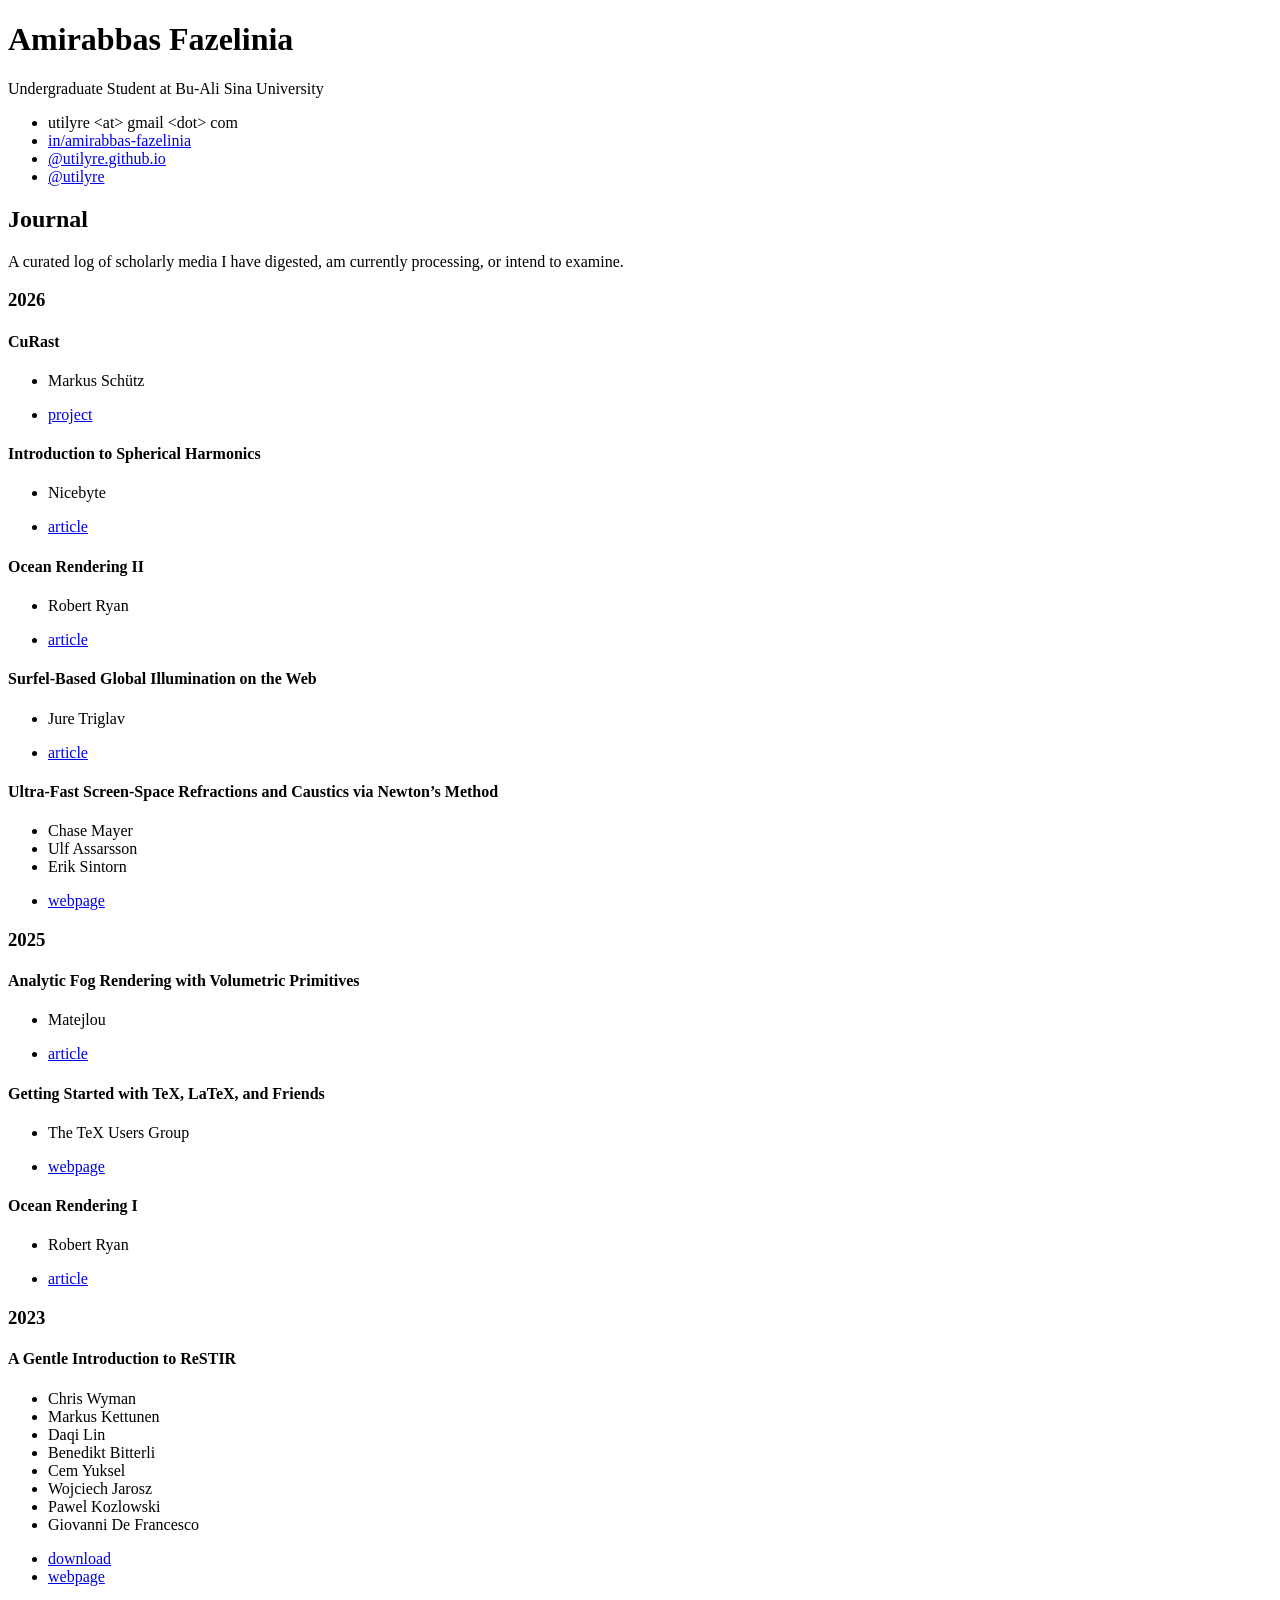
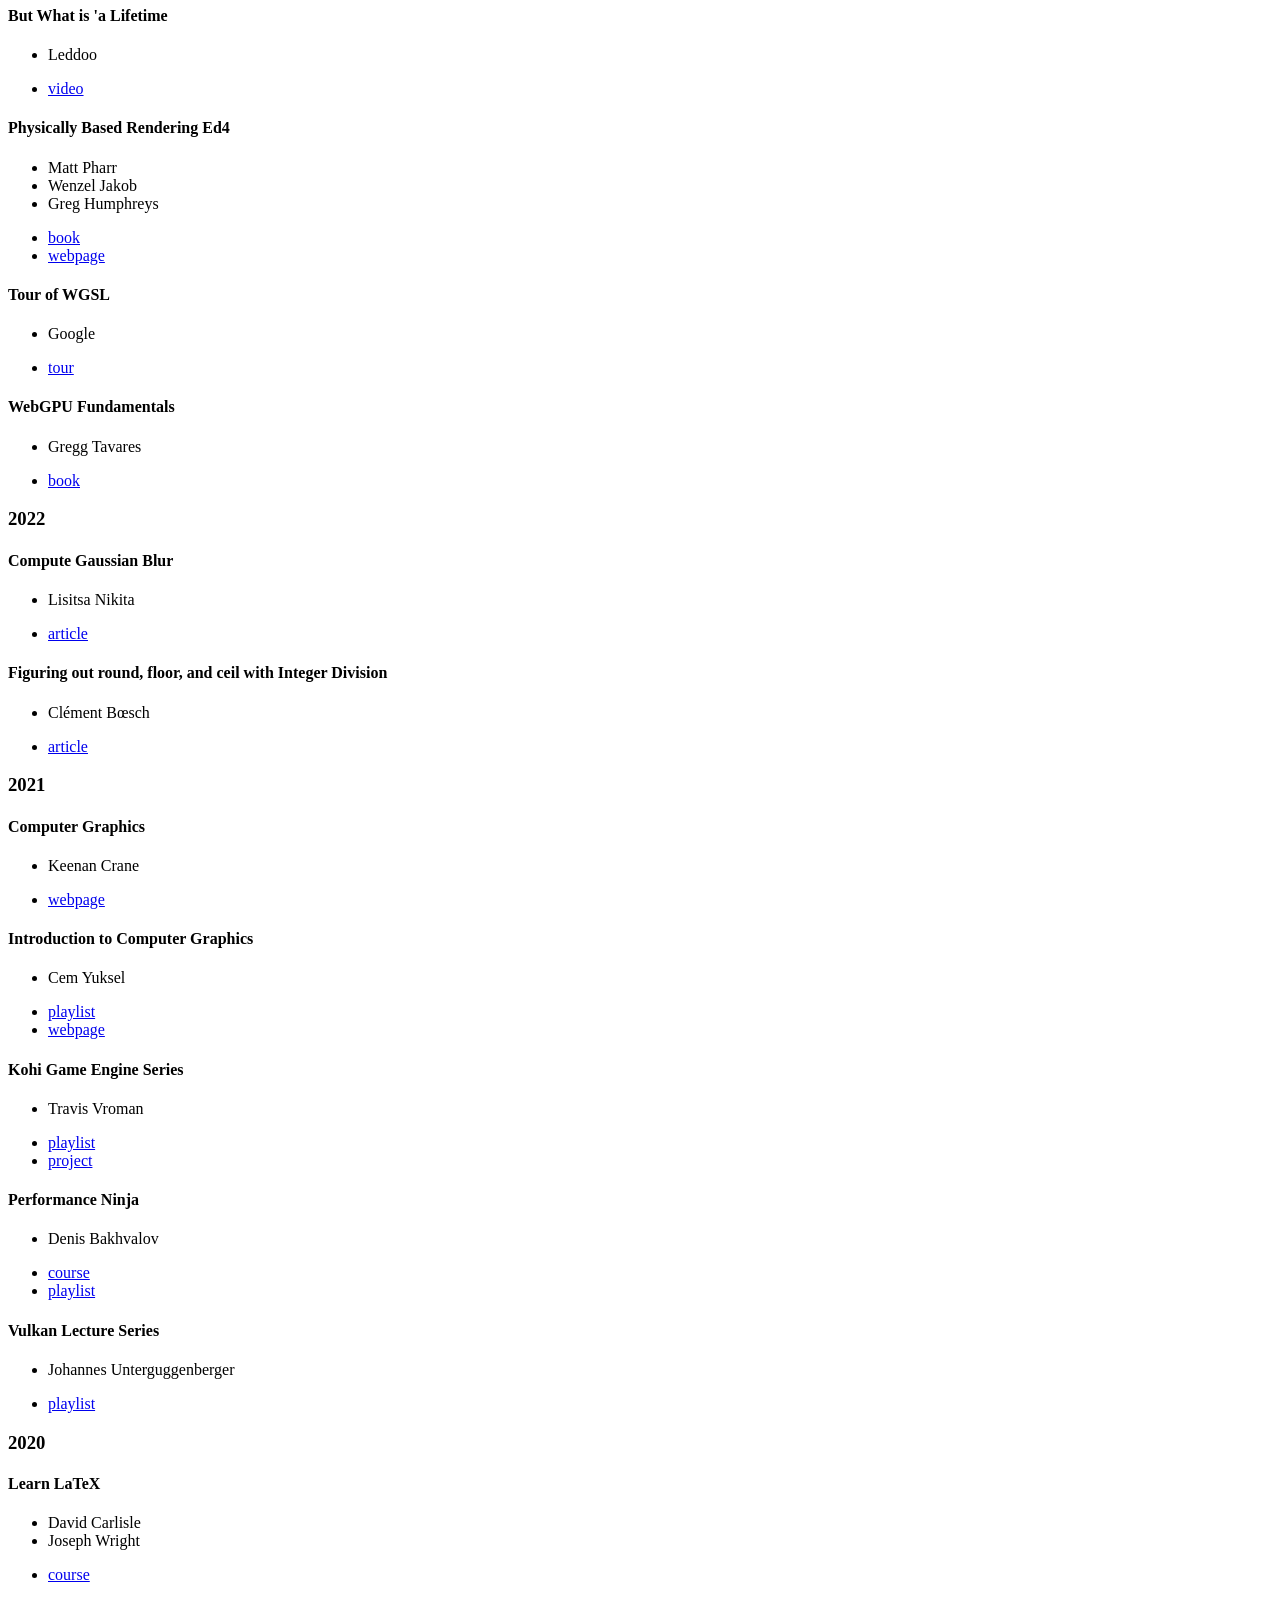
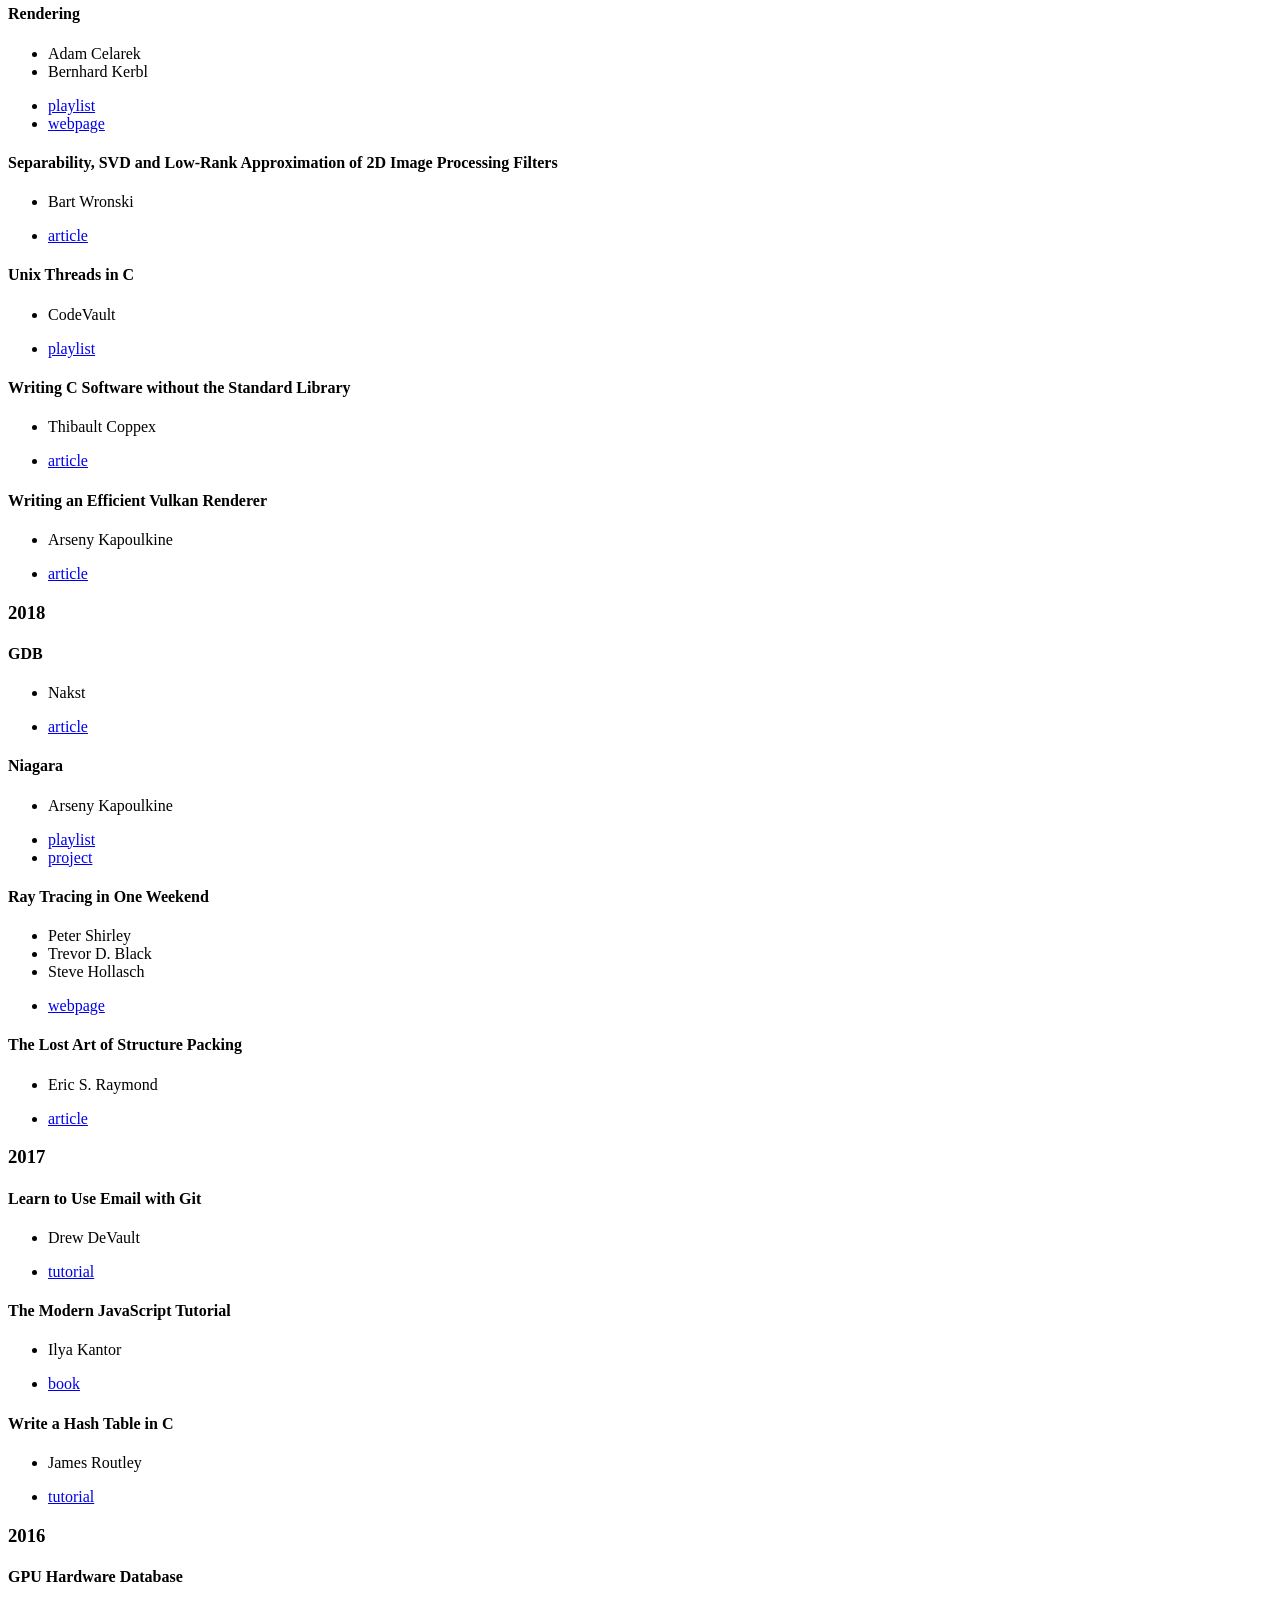
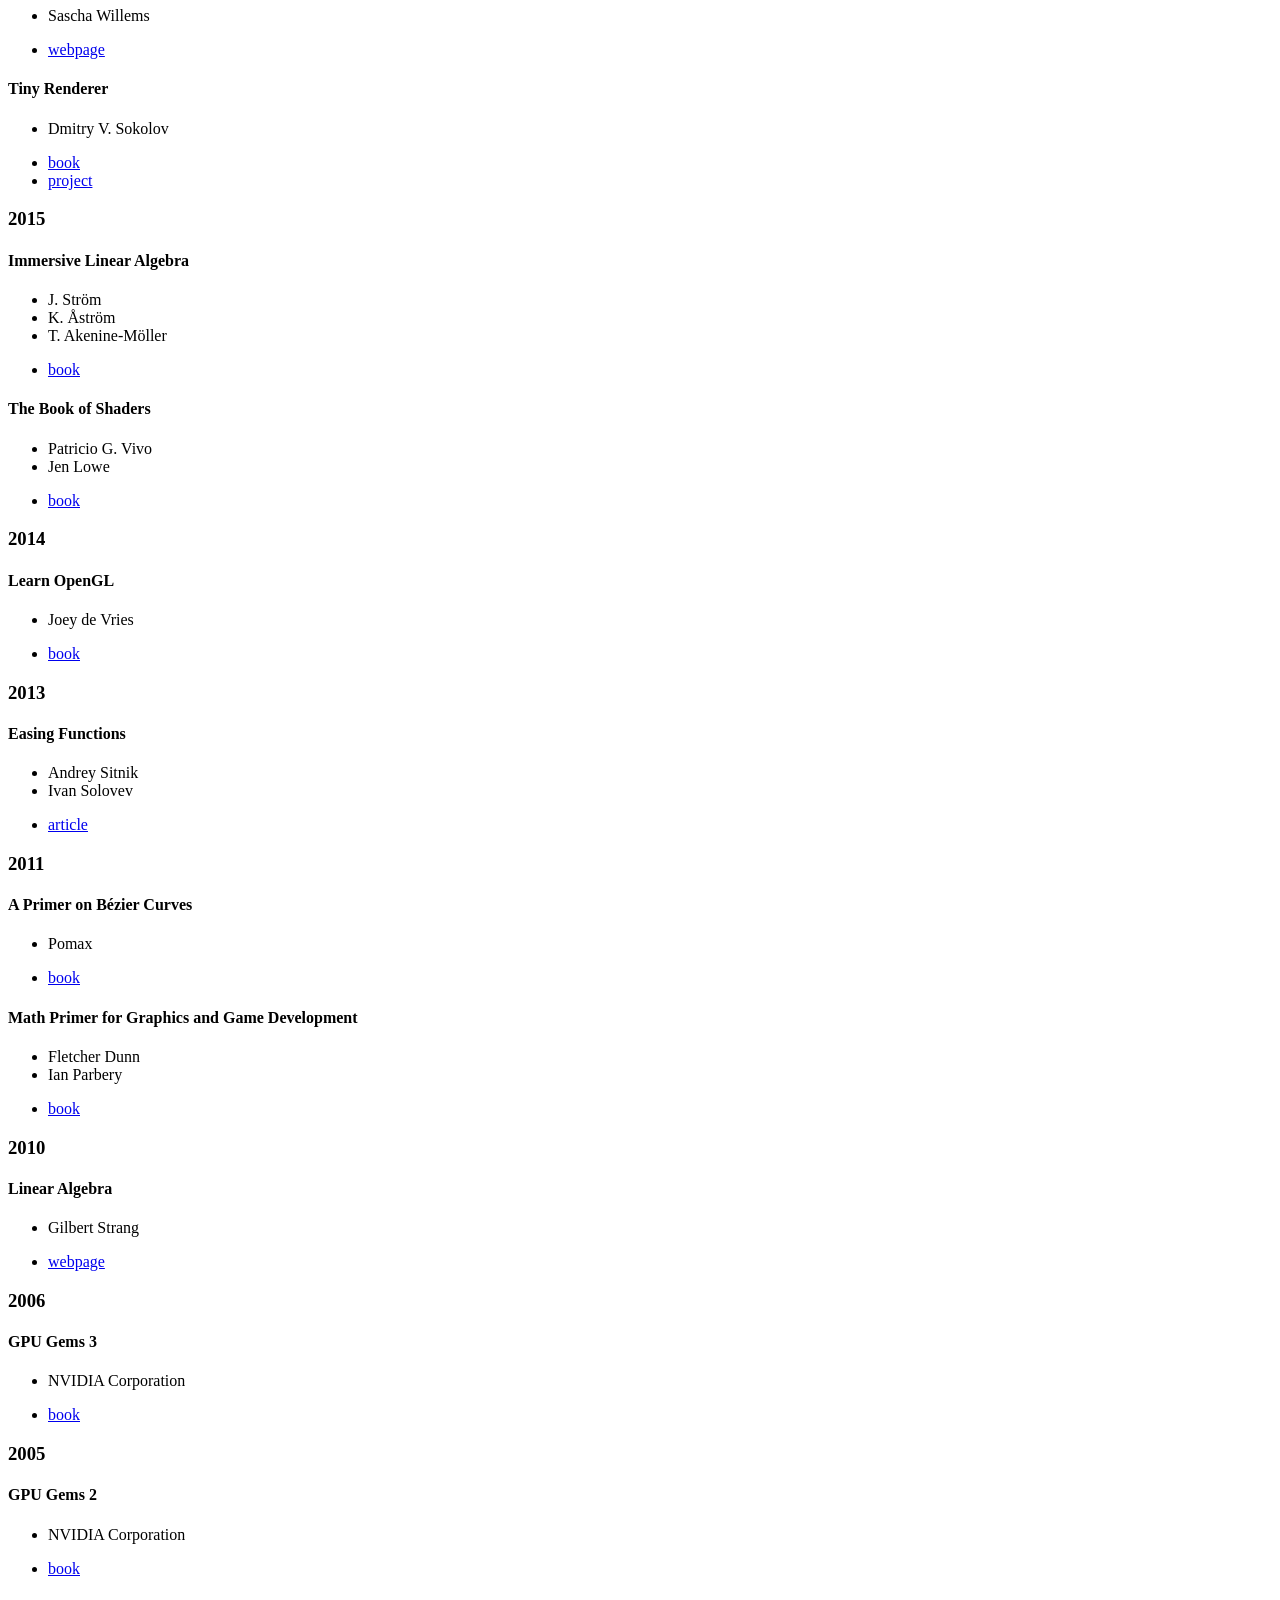
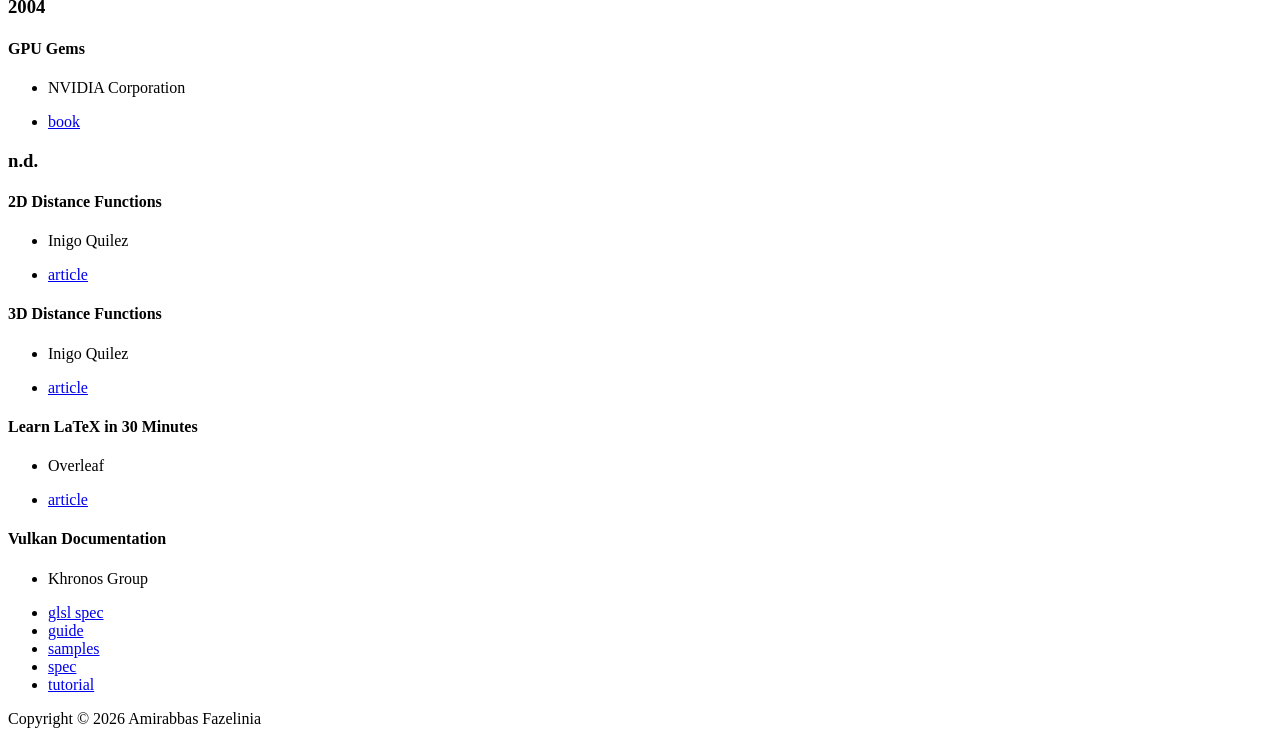
==== public/index.html @ fe6e247c "get the structure right" ====
<!DOCTYPE html>
<html lang="en">
  <head>
    <meta charset="UTF-8" />
    <meta http-equiv="X-UA-Compatible" content="IE=edge" />
    <meta name="viewport" content="width=device-width, initial-scale=1.0" />

    <!-- <link rel="icon" type="image/x-icon" href="/favicon.ico" /> -->
    <!-- <link rel="stylesheet" href="/index.css" /> -->

    <!-- <script src="https://cdn.jsdelivr.net/npm/@tailwindcss/browser@4"></script>
    <style type="text/tailwindcss">
      html {
        color-scheme: dark;
        @apply font-serif;
      }
    </style> -->

    <title>Webpage | Amirabbas Fazelinia</title>
    <meta name="description" content="Undergraduate Student at Bu-Ali Sina University">
    <meta name="author" content="Amirabbas Fazelinia">
  </head>

  <body>
    <header>
      <h1>Amirabbas Fazelinia</h1>
      <p>Undergraduate Student at Bu-Ali Sina University</p>

      <ul>
        <li>utilyre &lt;at&gt; gmail &lt;dot&gt; com</li>
        <li><a href="https://linkedin.com/in/amirabbas-fazelinia">in/amirabbas-fazelinia</a></li>
        <li><a href="https://bsky.app/profile/utilyre.github.io">@utilyre.github.io</a></li>
        <li><a href="https://github.com/utilyre">@utilyre</a></li>
      </ul>
    </header>

    <main>
      <article>
  <header>
    <h2>Journal</h2>
    <p>
      A curated log of scholarly media I have digested, am currently processing,
      or intend to examine.
    </p>
  </header>

  
    
<section>
  <h3>
    
      <time datetime="2026">2026</time>
    
  </h3>

  
    
<article>
  <h4>CuRast</h4>

  <ul>
    
      <li>Markus Schütz</li>
    
  </ul>

  <ul>
    
      <li><a href="https://github.com/m-schuetz/CuRast">project</a></li>
    
  </ul>
</article>

  
    
<article>
  <h4>Introduction to Spherical Harmonics</h4>

  <ul>
    
      <li>Nicebyte</li>
    
  </ul>

  <ul>
    
      <li><a href="https://gpfault.net/posts/sph.html">article</a></li>
    
  </ul>
</article>

  
    
<article>
  <h4>Ocean Rendering II</h4>

  <ul>
    
      <li>Robert Ryan</li>
    
  </ul>

  <ul>
    
      <li><a href="https://rtryan98.github.io/2026/03/22/ocean-rendering-part-2">article</a></li>
    
  </ul>
</article>

  
    
<article>
  <h4>Surfel-Based Global Illumination on the Web</h4>

  <ul>
    
      <li>Jure Triglav</li>
    
  </ul>

  <ul>
    
      <li><a href="https://juretriglav.si/surfel-based-global-illumination-on-the-web">article</a></li>
    
  </ul>
</article>

  
    
<article>
  <h4>Ultra-Fast Screen-Space Refractions and Caustics via Newton’s Method</h4>

  <ul>
    
      <li>Chase Mayer</li>
    
      <li>Ulf Assarsson</li>
    
      <li>Erik Sintorn</li>
    
  </ul>

  <ul>
    
      <li><a href="https://jcgt.org/published/0015/01/03">webpage</a></li>
    
  </ul>
</article>

  
</section>

  
    
<section>
  <h3>
    
      <time datetime="2025">2025</time>
    
  </h3>

  
    
<article>
  <h4>Analytic Fog Rendering with Volumetric Primitives</h4>

  <ul>
    
      <li>Matejlou</li>
    
  </ul>

  <ul>
    
      <li><a href="https://matejlou.blog/2025/02/11/analytic-fog-rendering-with-volumetric-primitives">article</a></li>
    
  </ul>
</article>

  
    
<article>
  <h4>Getting Started with TeX, LaTeX, and Friends</h4>

  <ul>
    
      <li>The TeX Users Group</li>
    
  </ul>

  <ul>
    
      <li><a href="https://tug.org/begin">webpage</a></li>
    
  </ul>
</article>

  
    
<article>
  <h4>Ocean Rendering I</h4>

  <ul>
    
      <li>Robert Ryan</li>
    
  </ul>

  <ul>
    
      <li><a href="https://rtryan98.github.io/2025/10/04/ocean-rendering-part-1">article</a></li>
    
  </ul>
</article>

  
</section>

  
    
<section>
  <h3>
    
      <time datetime="2023">2023</time>
    
  </h3>

  
    
<article>
  <h4>A Gentle Introduction to ReSTIR</h4>

  <ul>
    
      <li>Chris Wyman</li>
    
      <li>Markus Kettunen</li>
    
      <li>Daqi Lin</li>
    
      <li>Benedikt Bitterli</li>
    
      <li>Cem Yuksel</li>
    
      <li>Wojciech Jarosz</li>
    
      <li>Pawel Kozlowski</li>
    
      <li>Giovanni De Francesco</li>
    
  </ul>

  <ul>
    
      <li><a href="https://dl.acm.org/doi/10.1145/3587423.3595511">download</a></li>
    
      <li><a href="https://intro-to-restir.cwyman.org">webpage</a></li>
    
  </ul>
</article>

  
    
<article>
  <h4>But What is &#39;a Lifetime</h4>

  <ul>
    
      <li>Leddoo</li>
    
  </ul>

  <ul>
    
      <li><a href="https://youtu.be/gRAVZv7V91Q">video</a></li>
    
  </ul>
</article>

  
    
<article>
  <h4>Physically Based Rendering Ed4</h4>

  <ul>
    
      <li>Matt Pharr</li>
    
      <li>Wenzel Jakob</li>
    
      <li>Greg Humphreys</li>
    
  </ul>

  <ul>
    
      <li><a href="https://pbr-book.org/4ed">book</a></li>
    
      <li><a href="https://pbrt.org">webpage</a></li>
    
  </ul>
</article>

  
    
<article>
  <h4>Tour of WGSL</h4>

  <ul>
    
      <li>Google</li>
    
  </ul>

  <ul>
    
      <li><a href="https://google.github.io/tour-of-wgsl">tour</a></li>
    
  </ul>
</article>

  
    
<article>
  <h4>WebGPU Fundamentals</h4>

  <ul>
    
      <li>Gregg Tavares</li>
    
  </ul>

  <ul>
    
      <li><a href="https://webgpufundamentals.org">book</a></li>
    
  </ul>
</article>

  
</section>

  
    
<section>
  <h3>
    
      <time datetime="2022">2022</time>
    
  </h3>

  
    
<article>
  <h4>Compute Gaussian Blur</h4>

  <ul>
    
      <li>Lisitsa Nikita</li>
    
  </ul>

  <ul>
    
      <li><a href="https://lisyarus.github.io/blog/posts/compute-blur">article</a></li>
    
  </ul>
</article>

  
    
<article>
  <h4>Figuring out round, floor, and ceil with Integer Division</h4>

  <ul>
    
      <li>Clément Bœsch</li>
    
  </ul>

  <ul>
    
      <li><a href="https://blog.pkh.me/p/36-figuring-out-round%2C-floor-and-ceil-with-integer-division.html">article</a></li>
    
  </ul>
</article>

  
</section>

  
    
<section>
  <h3>
    
      <time datetime="2021">2021</time>
    
  </h3>

  
    
<article>
  <h4>Computer Graphics</h4>

  <ul>
    
      <li>Keenan Crane</li>
    
  </ul>

  <ul>
    
      <li><a href="https://15462.courses.cs.cmu.edu/fall2021">webpage</a></li>
    
  </ul>
</article>

  
    
<article>
  <h4>Introduction to Computer Graphics</h4>

  <ul>
    
      <li>Cem Yuksel</li>
    
  </ul>

  <ul>
    
      <li><a href="https://youtu.be/playlist?list=PLplnkTzzqsZTfYh4UbhLGpI5kGd5oW_Hh">playlist</a></li>
    
      <li><a href="https://graphics.cs.utah.edu/courses/cs4600/fall2021">webpage</a></li>
    
  </ul>
</article>

  
    
<article>
  <h4>Kohi Game Engine Series</h4>

  <ul>
    
      <li>Travis Vroman</li>
    
  </ul>

  <ul>
    
      <li><a href="https://youtube.com/playlist?list=PLv8Ddw9K0JPg1BEO-RS-0MYs423cvLVtj">playlist</a></li>
    
      <li><a href="https://github.com/travisvroman/kohi">project</a></li>
    
  </ul>
</article>

  
    
<article>
  <h4>Performance Ninja</h4>

  <ul>
    
      <li>Denis Bakhvalov</li>
    
  </ul>

  <ul>
    
      <li><a href="https://github.com/dendibakh/perf-ninja">course</a></li>
    
      <li><a href="https://youtube.com/playlist?list=PLRWO2AL1QAV6bJAU2kgB4xfodGID43Y5d">playlist</a></li>
    
  </ul>
</article>

  
    
<article>
  <h4>Vulkan Lecture Series</h4>

  <ul>
    
      <li>Johannes Unterguggenberger</li>
    
  </ul>

  <ul>
    
      <li><a href="https://youtube.com/playlist?list=PLmIqTlJ6KsE1Jx5HV4sd2jOe3V1KMHHgn">playlist</a></li>
    
  </ul>
</article>

  
</section>

  
    
<section>
  <h3>
    
      <time datetime="2020">2020</time>
    
  </h3>

  
    
<article>
  <h4>Learn LaTeX</h4>

  <ul>
    
      <li>David Carlisle</li>
    
      <li>Joseph Wright</li>
    
  </ul>

  <ul>
    
      <li><a href="https://learnlatex.org">course</a></li>
    
  </ul>
</article>

  
    
<article>
  <h4>Rendering</h4>

  <ul>
    
      <li>Adam Celarek</li>
    
      <li>Bernhard Kerbl</li>
    
  </ul>

  <ul>
    
      <li><a href="https://youtube.com/playlist?list=PLmIqTlJ6KsE3e8SQowQ-DjD1eZkBA_Xb9">playlist</a></li>
    
      <li><a href="https://cg.tuwien.ac.at/courses/Rendering/VU.SS2020.html">webpage</a></li>
    
  </ul>
</article>

  
    
<article>
  <h4>Separability, SVD and Low-Rank Approximation of 2D Image Processing Filters</h4>

  <ul>
    
      <li>Bart Wronski</li>
    
  </ul>

  <ul>
    
      <li><a href="https://bartwronski.com/2020/02/03/separate-your-filters-svd-and-low-rank-approximation-of-image-filters">article</a></li>
    
  </ul>
</article>

  
    
<article>
  <h4>Unix Threads in C</h4>

  <ul>
    
      <li>CodeVault</li>
    
  </ul>

  <ul>
    
      <li><a href="https://youtube.com/playlist?list=PLfqABt5AS4FmuQf70psXrsMLEDQXNkLq2">playlist</a></li>
    
  </ul>
</article>

  
    
<article>
  <h4>Writing C Software without the Standard Library</h4>

  <ul>
    
      <li>Thibault Coppex</li>
    
  </ul>

  <ul>
    
      <li><a href="https://gist.github.com/tcoppex/443d1dd45f873d96260195d6431b0989">article</a></li>
    
  </ul>
</article>

  
    
<article>
  <h4>Writing an Efficient Vulkan Renderer</h4>

  <ul>
    
      <li>Arseny Kapoulkine</li>
    
  </ul>

  <ul>
    
      <li><a href="https://zeux.io/2020/02/27/writing-an-efficient-vulkan-renderer">article</a></li>
    
  </ul>
</article>

  
</section>

  
    
<section>
  <h3>
    
      <time datetime="2018">2018</time>
    
  </h3>

  
    
<article>
  <h4>GDB</h4>

  <ul>
    
      <li>Nakst</li>
    
  </ul>

  <ul>
    
      <li><a href="https://handmade.network/forums/articles/t/2883-gdb">article</a></li>
    
  </ul>
</article>

  
    
<article>
  <h4>Niagara</h4>

  <ul>
    
      <li>Arseny Kapoulkine</li>
    
  </ul>

  <ul>
    
      <li><a href="https://youtube.com/playlist?list=PL0JVLUVCkk-l7CWCn3-cdftR0oajugYvd">playlist</a></li>
    
      <li><a href="https://github.com/zeux/niagara">project</a></li>
    
  </ul>
</article>

  
    
<article>
  <h4>Ray Tracing in One Weekend</h4>

  <ul>
    
      <li>Peter Shirley</li>
    
      <li>Trevor D. Black</li>
    
      <li>Steve Hollasch</li>
    
  </ul>

  <ul>
    
      <li><a href="https://raytracing.github.io">webpage</a></li>
    
  </ul>
</article>

  
    
<article>
  <h4>The Lost Art of Structure Packing</h4>

  <ul>
    
      <li>Eric S. Raymond</li>
    
  </ul>

  <ul>
    
      <li><a href="http://catb.org/esr/structure-packing">article</a></li>
    
  </ul>
</article>

  
</section>

  
    
<section>
  <h3>
    
      <time datetime="2017">2017</time>
    
  </h3>

  
    
<article>
  <h4>Learn to Use Email with Git</h4>

  <ul>
    
      <li>Drew DeVault</li>
    
  </ul>

  <ul>
    
      <li><a href="https://git-send-email.io">tutorial</a></li>
    
  </ul>
</article>

  
    
<article>
  <h4>The Modern JavaScript Tutorial</h4>

  <ul>
    
      <li>Ilya Kantor</li>
    
  </ul>

  <ul>
    
      <li><a href="https://javascript.info">book</a></li>
    
  </ul>
</article>

  
    
<article>
  <h4>Write a Hash Table in C</h4>

  <ul>
    
      <li>James Routley</li>
    
  </ul>

  <ul>
    
      <li><a href="https://github.com/jamesroutley/write-a-hash-table">tutorial</a></li>
    
  </ul>
</article>

  
</section>

  
    
<section>
  <h3>
    
      <time datetime="2016">2016</time>
    
  </h3>

  
    
<article>
  <h4>GPU Hardware Database</h4>

  <ul>
    
      <li>Sascha Willems</li>
    
  </ul>

  <ul>
    
      <li><a href="https://gpuinfo.org">webpage</a></li>
    
  </ul>
</article>

  
    
<article>
  <h4>Tiny Renderer</h4>

  <ul>
    
      <li>Dmitry V. Sokolov</li>
    
  </ul>

  <ul>
    
      <li><a href="https://haqr.eu/tinyrenderer">book</a></li>
    
      <li><a href="https://github.com/ssloy/tinyrenderer">project</a></li>
    
  </ul>
</article>

  
</section>

  
    
<section>
  <h3>
    
      <time datetime="2015">2015</time>
    
  </h3>

  
    
<article>
  <h4>Immersive Linear Algebra</h4>

  <ul>
    
      <li>J. Ström</li>
    
      <li>K. Åström</li>
    
      <li>T. Akenine-Möller</li>
    
  </ul>

  <ul>
    
      <li><a href="https://immersivemath.com">book</a></li>
    
  </ul>
</article>

  
    
<article>
  <h4>The Book of Shaders</h4>

  <ul>
    
      <li>Patricio G. Vivo</li>
    
      <li>Jen Lowe</li>
    
  </ul>

  <ul>
    
      <li><a href="https://thebookofshaders.com">book</a></li>
    
  </ul>
</article>

  
</section>

  
    
<section>
  <h3>
    
      <time datetime="2014">2014</time>
    
  </h3>

  
    
<article>
  <h4>Learn OpenGL</h4>

  <ul>
    
      <li>Joey de Vries</li>
    
  </ul>

  <ul>
    
      <li><a href="https://learnopengl.com">book</a></li>
    
  </ul>
</article>

  
</section>

  
    
<section>
  <h3>
    
      <time datetime="2013">2013</time>
    
  </h3>

  
    
<article>
  <h4>Easing Functions</h4>

  <ul>
    
      <li>Andrey Sitnik</li>
    
      <li>Ivan Solovev</li>
    
  </ul>

  <ul>
    
      <li><a href="https://easings.net">article</a></li>
    
  </ul>
</article>

  
</section>

  
    
<section>
  <h3>
    
      <time datetime="2011">2011</time>
    
  </h3>

  
    
<article>
  <h4>A Primer on Bézier Curves</h4>

  <ul>
    
      <li>Pomax</li>
    
  </ul>

  <ul>
    
      <li><a href="https://pomax.github.io/bezierinfo">book</a></li>
    
  </ul>
</article>

  
    
<article>
  <h4>Math Primer for Graphics and Game Development</h4>

  <ul>
    
      <li>Fletcher Dunn</li>
    
      <li>Ian Parbery</li>
    
  </ul>

  <ul>
    
      <li><a href="https://gamemath.com/book">book</a></li>
    
  </ul>
</article>

  
</section>

  
    
<section>
  <h3>
    
      <time datetime="2010">2010</time>
    
  </h3>

  
    
<article>
  <h4>Linear Algebra</h4>

  <ul>
    
      <li>Gilbert Strang</li>
    
  </ul>

  <ul>
    
      <li><a href="https://ocw.mit.edu/courses/18-06-linear-algebra-spring-2010">webpage</a></li>
    
  </ul>
</article>

  
</section>

  
    
<section>
  <h3>
    
      <time datetime="2006">2006</time>
    
  </h3>

  
    
<article>
  <h4>GPU Gems 3</h4>

  <ul>
    
      <li>NVIDIA Corporation</li>
    
  </ul>

  <ul>
    
      <li><a href="https://developer.nvidia.com/gpugems/gpugems3">book</a></li>
    
  </ul>
</article>

  
</section>

  
    
<section>
  <h3>
    
      <time datetime="2005">2005</time>
    
  </h3>

  
    
<article>
  <h4>GPU Gems 2</h4>

  <ul>
    
      <li>NVIDIA Corporation</li>
    
  </ul>

  <ul>
    
      <li><a href="https://developer.nvidia.com/gpugems/gpugems2">book</a></li>
    
  </ul>
</article>

  
</section>

  
    
<section>
  <h3>
    
      <time datetime="2004">2004</time>
    
  </h3>

  
    
<article>
  <h4>GPU Gems</h4>

  <ul>
    
      <li>NVIDIA Corporation</li>
    
  </ul>

  <ul>
    
      <li><a href="https://developer.nvidia.com/gpugems/gpugems">book</a></li>
    
  </ul>
</article>

  
</section>

  
    
<section>
  <h3>
    
      n.d.
    
  </h3>

  
    
<article>
  <h4>2D Distance Functions</h4>

  <ul>
    
      <li>Inigo Quilez</li>
    
  </ul>

  <ul>
    
      <li><a href="https://iquilezles.org/articles/distfunctions2d">article</a></li>
    
  </ul>
</article>

  
    
<article>
  <h4>3D Distance Functions</h4>

  <ul>
    
      <li>Inigo Quilez</li>
    
  </ul>

  <ul>
    
      <li><a href="https://iquilezles.org/articles/distfunctions">article</a></li>
    
  </ul>
</article>

  
    
<article>
  <h4>Learn LaTeX in 30 Minutes</h4>

  <ul>
    
      <li>Overleaf</li>
    
  </ul>

  <ul>
    
      <li><a href="https://overleaf.com/learn/latex/Learn_LaTeX_in_30_minutes">article</a></li>
    
  </ul>
</article>

  
    
<article>
  <h4>Vulkan Documentation</h4>

  <ul>
    
      <li>Khronos Group</li>
    
  </ul>

  <ul>
    
      <li><a href="https://docs.vulkan.org/glsl/latest">glsl spec</a></li>
    
      <li><a href="https://docs.vulkan.org/guide/latest">guide</a></li>
    
      <li><a href="https://docs.vulkan.org/samples/latest">samples</a></li>
    
      <li><a href="https://docs.vulkan.org/spec/latest">spec</a></li>
    
      <li><a href="https://docs.vulkan.org/tutorial/latest">tutorial</a></li>
    
  </ul>
</article>

  
</section>

  
</article>









    </main>

    <footer>
      <p>Copyright &copy; 2026 Amirabbas Fazelinia</p>
    </footer>
  </body>
</html>
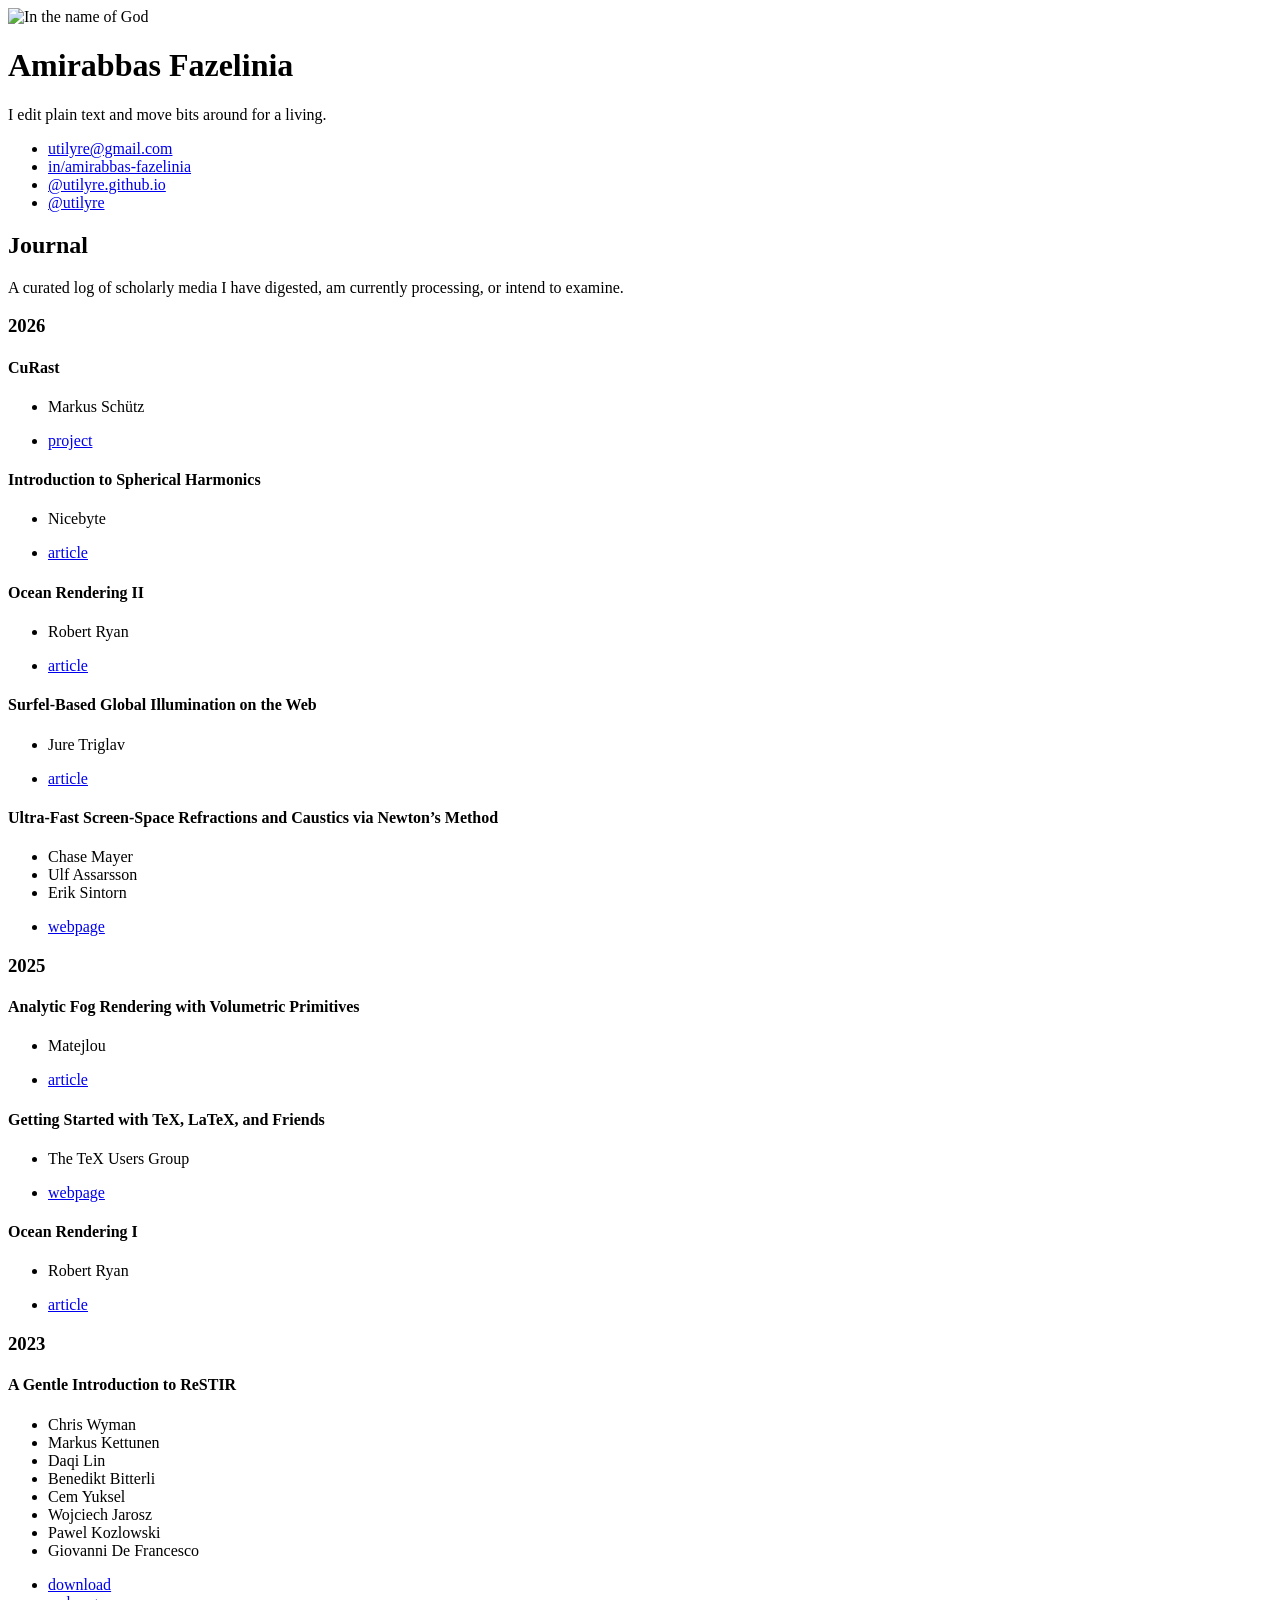
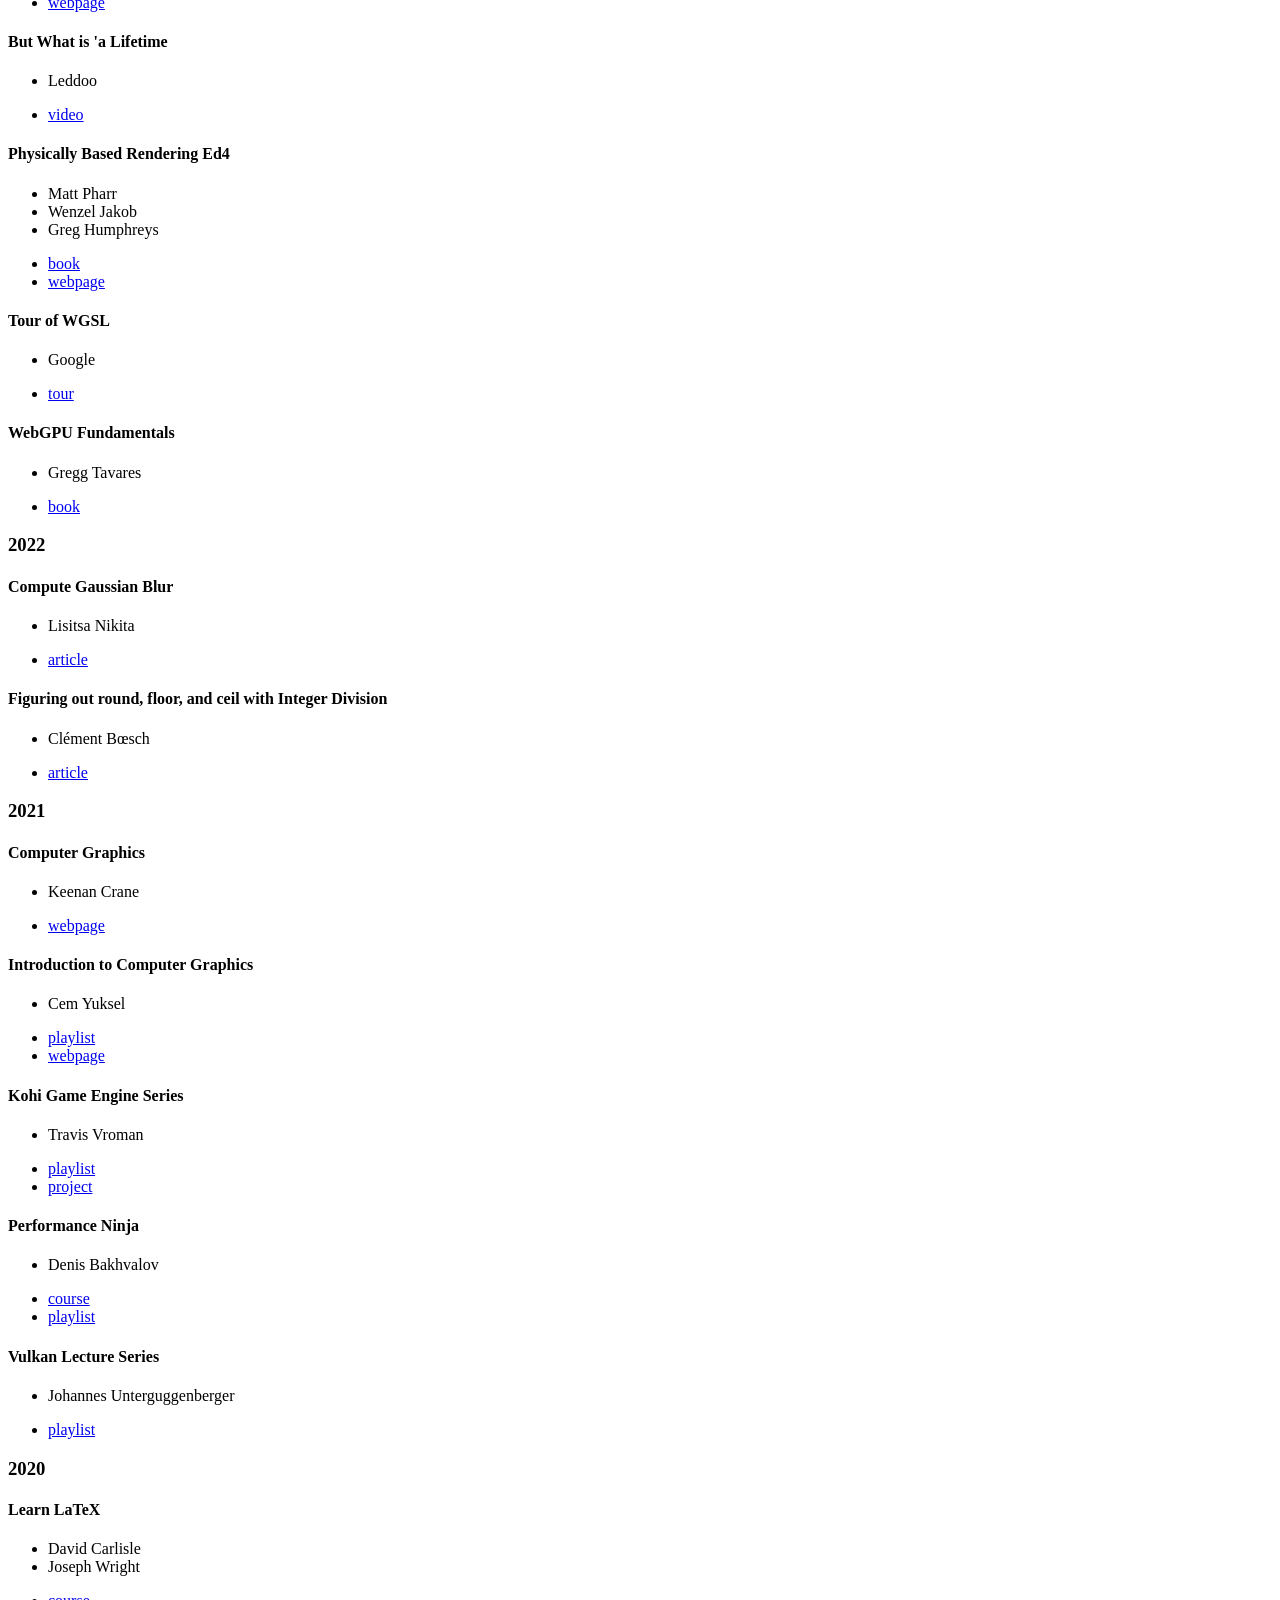
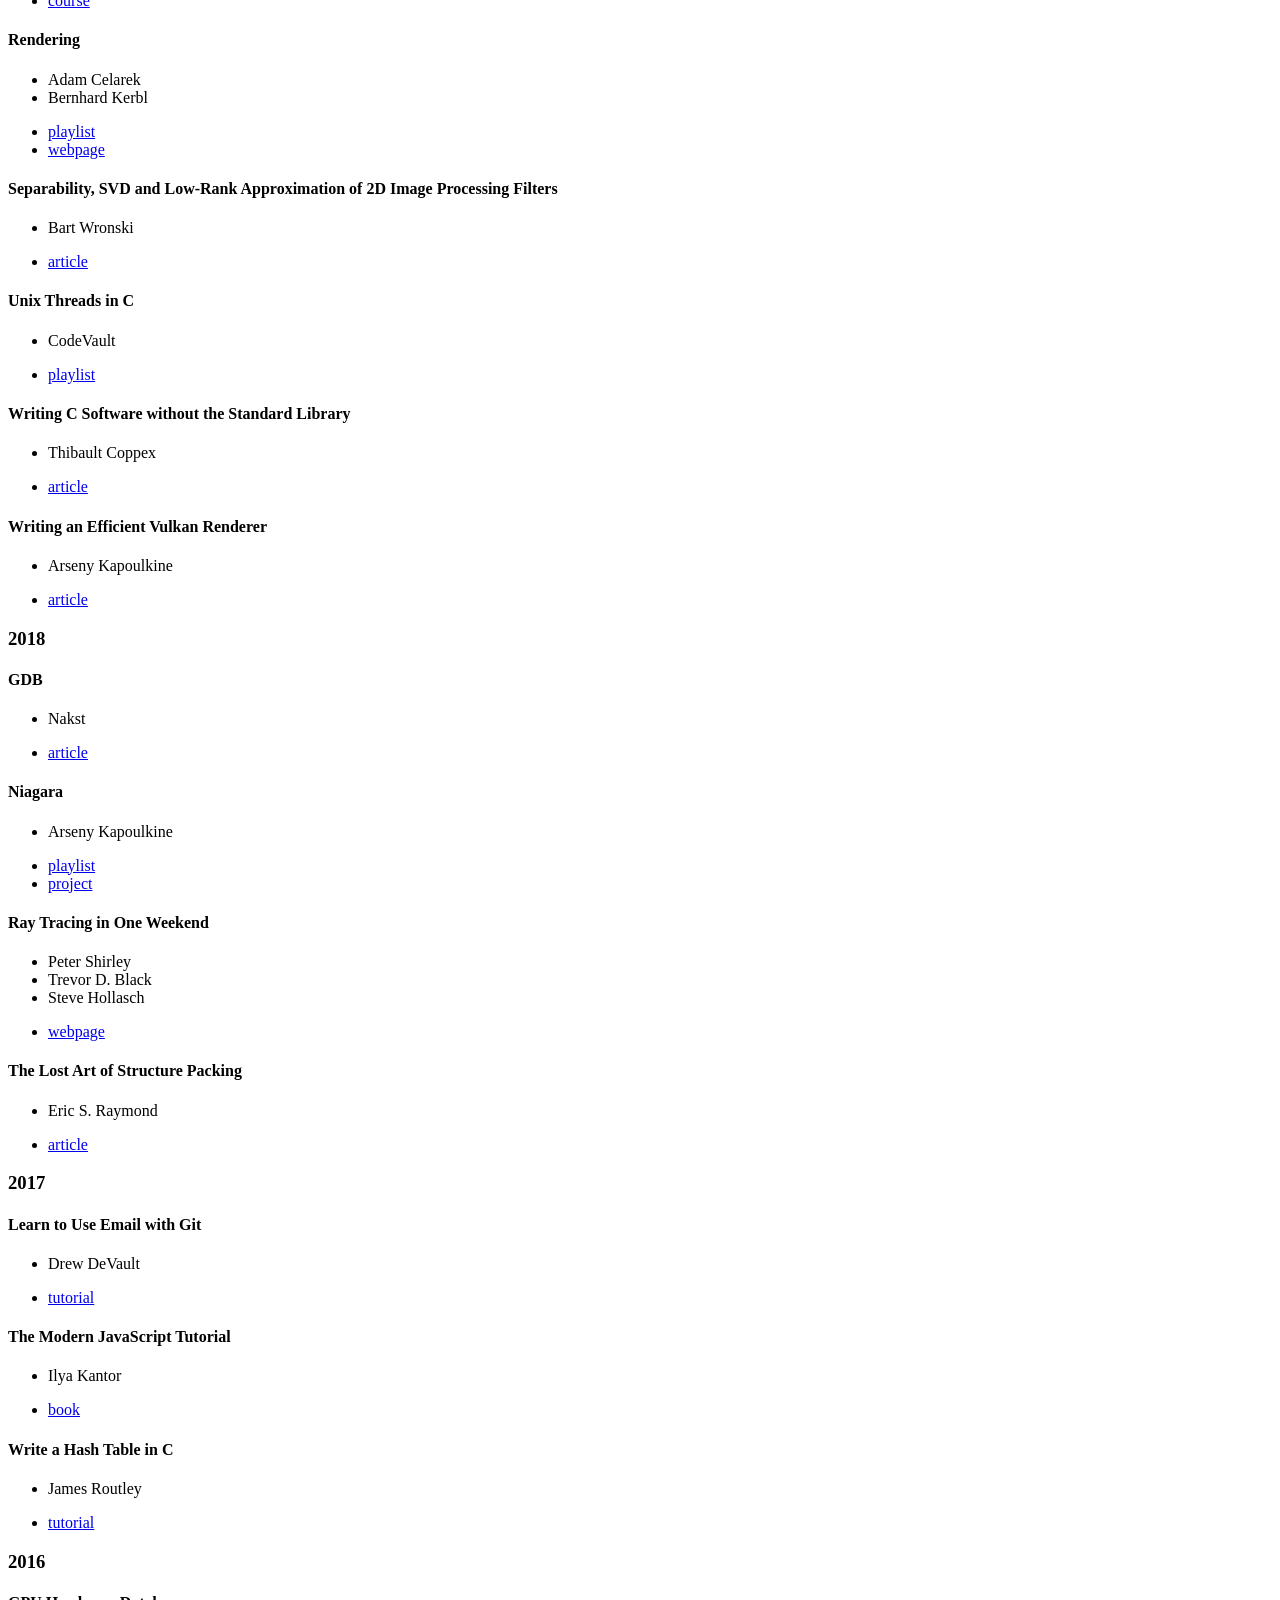
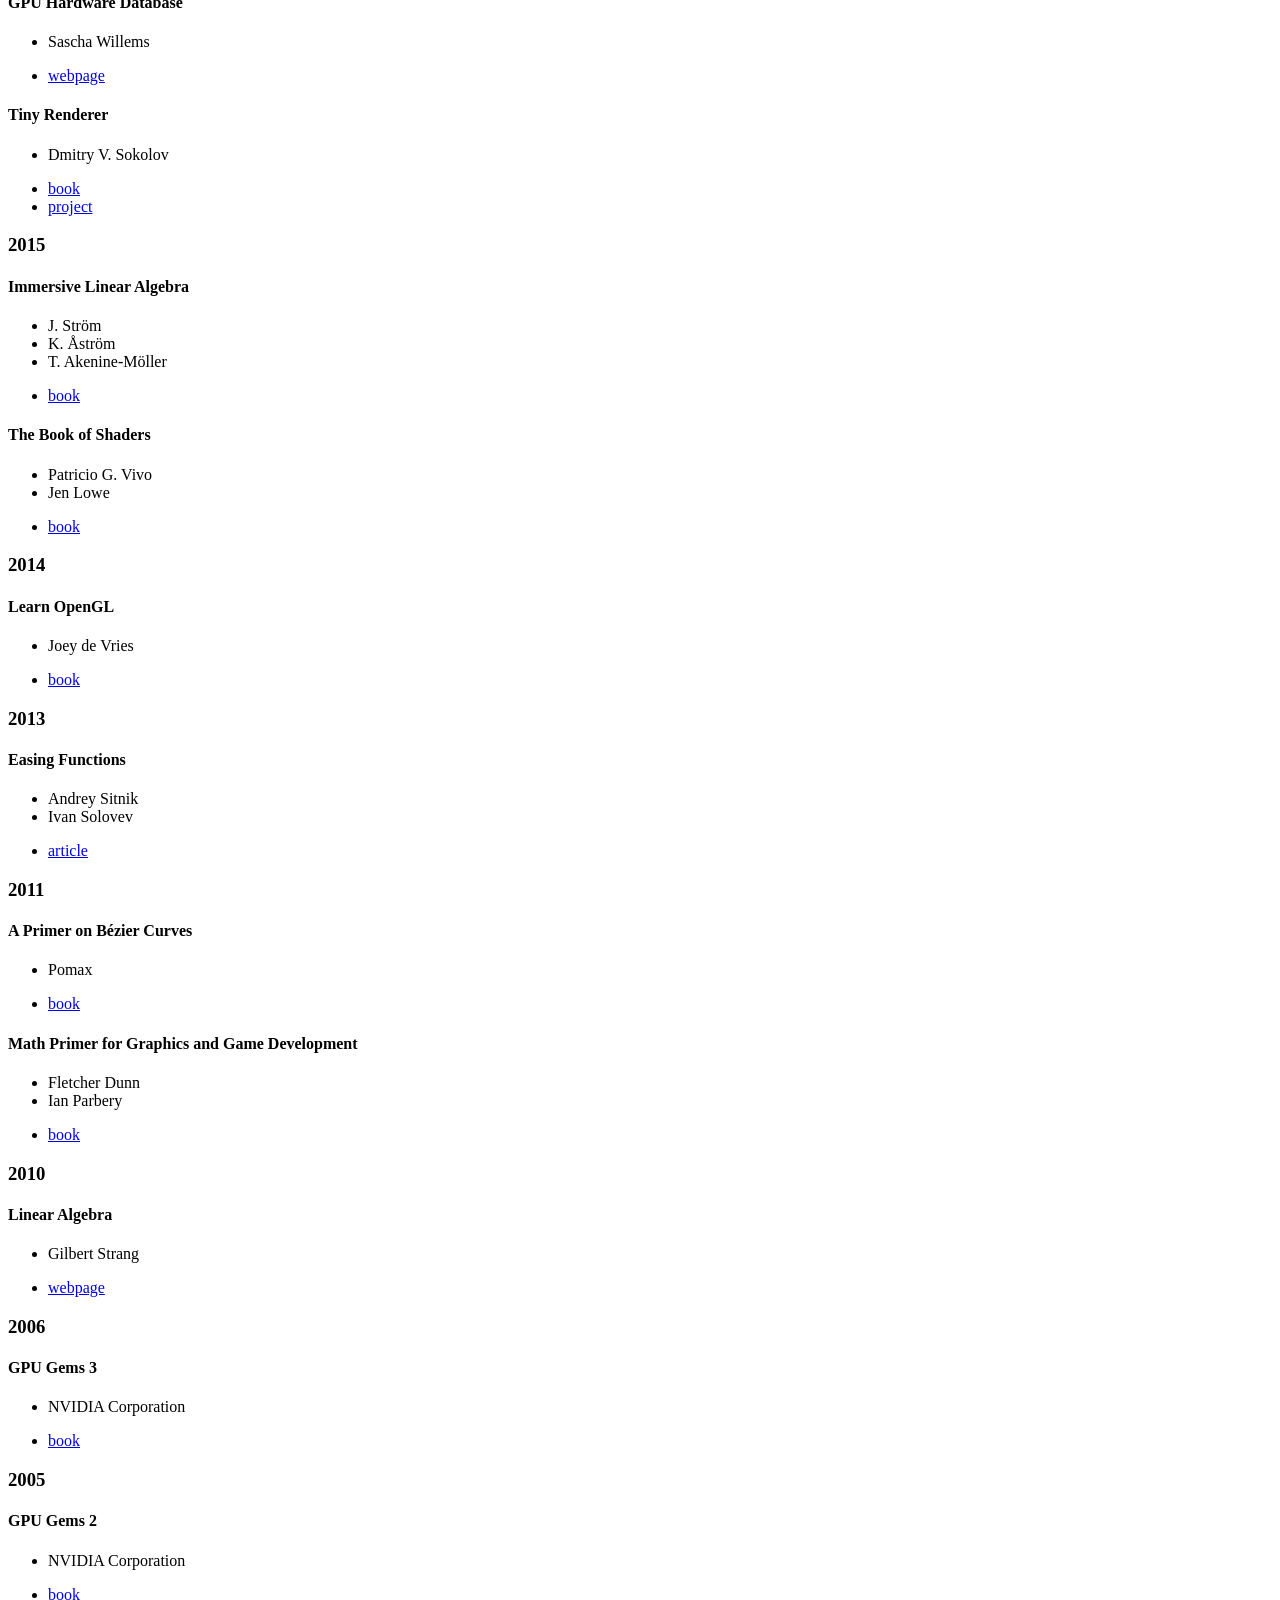
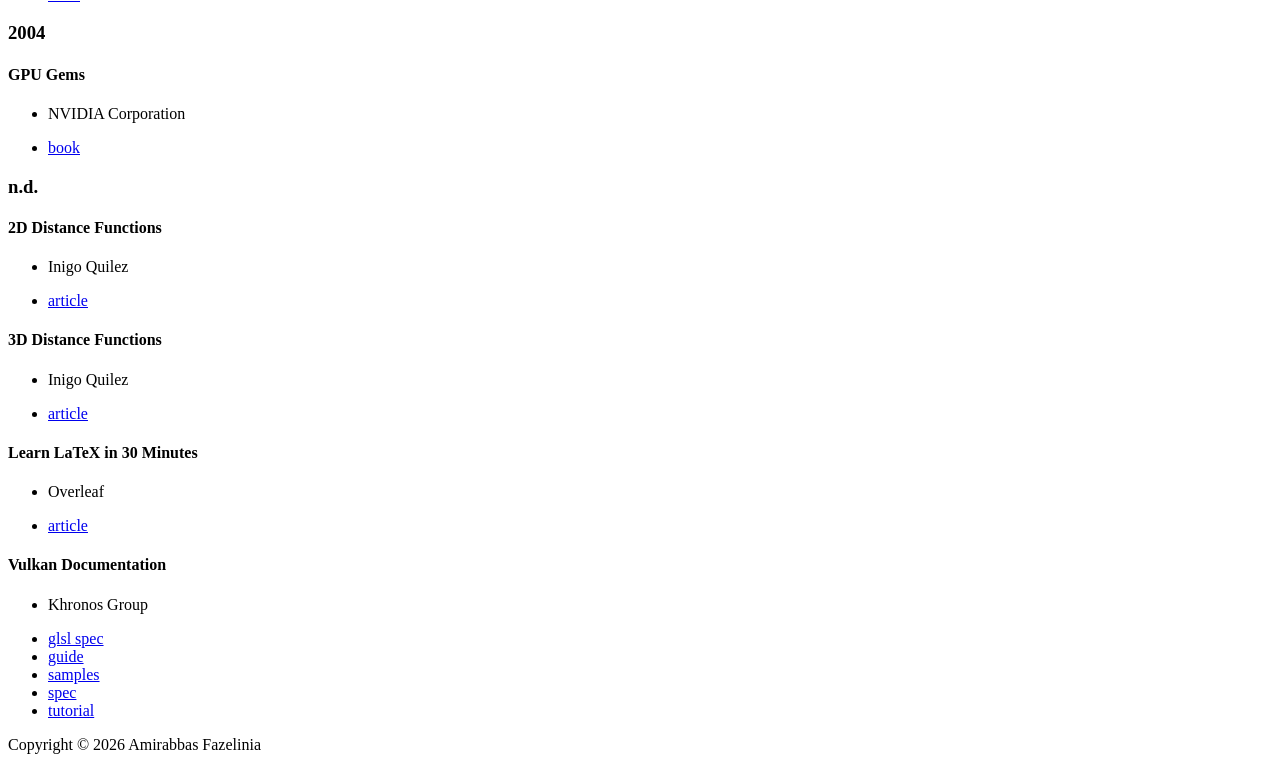
==== commit e3a3790f: "style the heading" ====
--- a/public/index.html
+++ b/public/index.html
@@ -8,31 +8,62 @@
     <!-- <link rel="icon" type="image/x-icon" href="/favicon.ico" /> -->
     <!-- <link rel="stylesheet" href="/index.css" /> -->
 
-    <!-- <script src="https://cdn.jsdelivr.net/npm/@tailwindcss/browser@4"></script>
+    <script src="https://cdn.jsdelivr.net/npm/@tailwindcss/browser@4"></script>
     <style type="text/tailwindcss">
       html {
         color-scheme: dark;
-        @apply font-serif;
       }
-    </style> -->
+    </style>
 
     <title>Webpage | Amirabbas Fazelinia</title>
-    <meta name="description" content="Undergraduate Student at Bu-Ali Sina University">
-    <meta name="author" content="Amirabbas Fazelinia">
   </head>
 
-  <body>
-    <header>
-      <h1>Amirabbas Fazelinia</h1>
-      <p>Undergraduate Student at Bu-Ali Sina University</p>
-
-      <ul>
-        <li>utilyre &lt;at&gt; gmail &lt;dot&gt; com</li>
-        <li><a href="https://linkedin.com/in/amirabbas-fazelinia">in/amirabbas-fazelinia</a></li>
-        <li><a href="https://bsky.app/profile/utilyre.github.io">@utilyre.github.io</a></li>
-        <li><a href="https://github.com/utilyre">@utilyre</a></li>
+  <body class="space-y-8">
+    <img src="/bismilah.svg" alt="In the name of God" class="invert p-4">
+
+    <header class="px-8">
+      <h1 class="text-center font-bold text-lg">Amirabbas Fazelinia</h1>
+      <p class="italic text-center text-neutral-300">I edit plain text and move bits around for a living.</p>
+    </header>
+
+    <nav class="flex flex-col items-center">
+      <ul
+        class="w-fit bg-neutral-800 p-4"
+      >
+        <li>
+          <a
+            href="mailto:utilyre@gmail.com"
+            class="font-mono text-sm text-violet-300 hover:underline underline-offset-2"
+          >
+            utilyre@gmail.com
+          </a>
+        </li>
+        <li>
+          <a
+            href="https://linkedin.com/in/amirabbas-fazelinia"
+            class="font-mono text-sm text-violet-300 hover:underline underline-offset-2"
+          >
+            in/amirabbas-fazelinia
+          </a>
+        </li>
+        <li>
+          <a
+            href="https://bsky.app/profile/utilyre.github.io"
+            class="font-mono text-sm text-violet-300 hover:underline underline-offset-2"
+          >
+            @utilyre.github.io
+          </a>
+        </li>
+        <li>
+          <a
+            href="https://github.com/utilyre"
+            class="font-mono text-sm text-violet-300 hover:underline underline-offset-2"
+          >
+            @utilyre
+          </a>
+        </li>
       </ul>
-    </header>
+    </nav>
 
     <main>
       <article>
@@ -1220,7 +1251,7 @@
     </main>
 
     <footer>
-      <p>Copyright &copy; 2026 Amirabbas Fazelinia</p>
+      <p class="p-4 text-sm">Copyright &copy; 2026 Amirabbas Fazelinia</p>
     </footer>
   </body>
 </html>
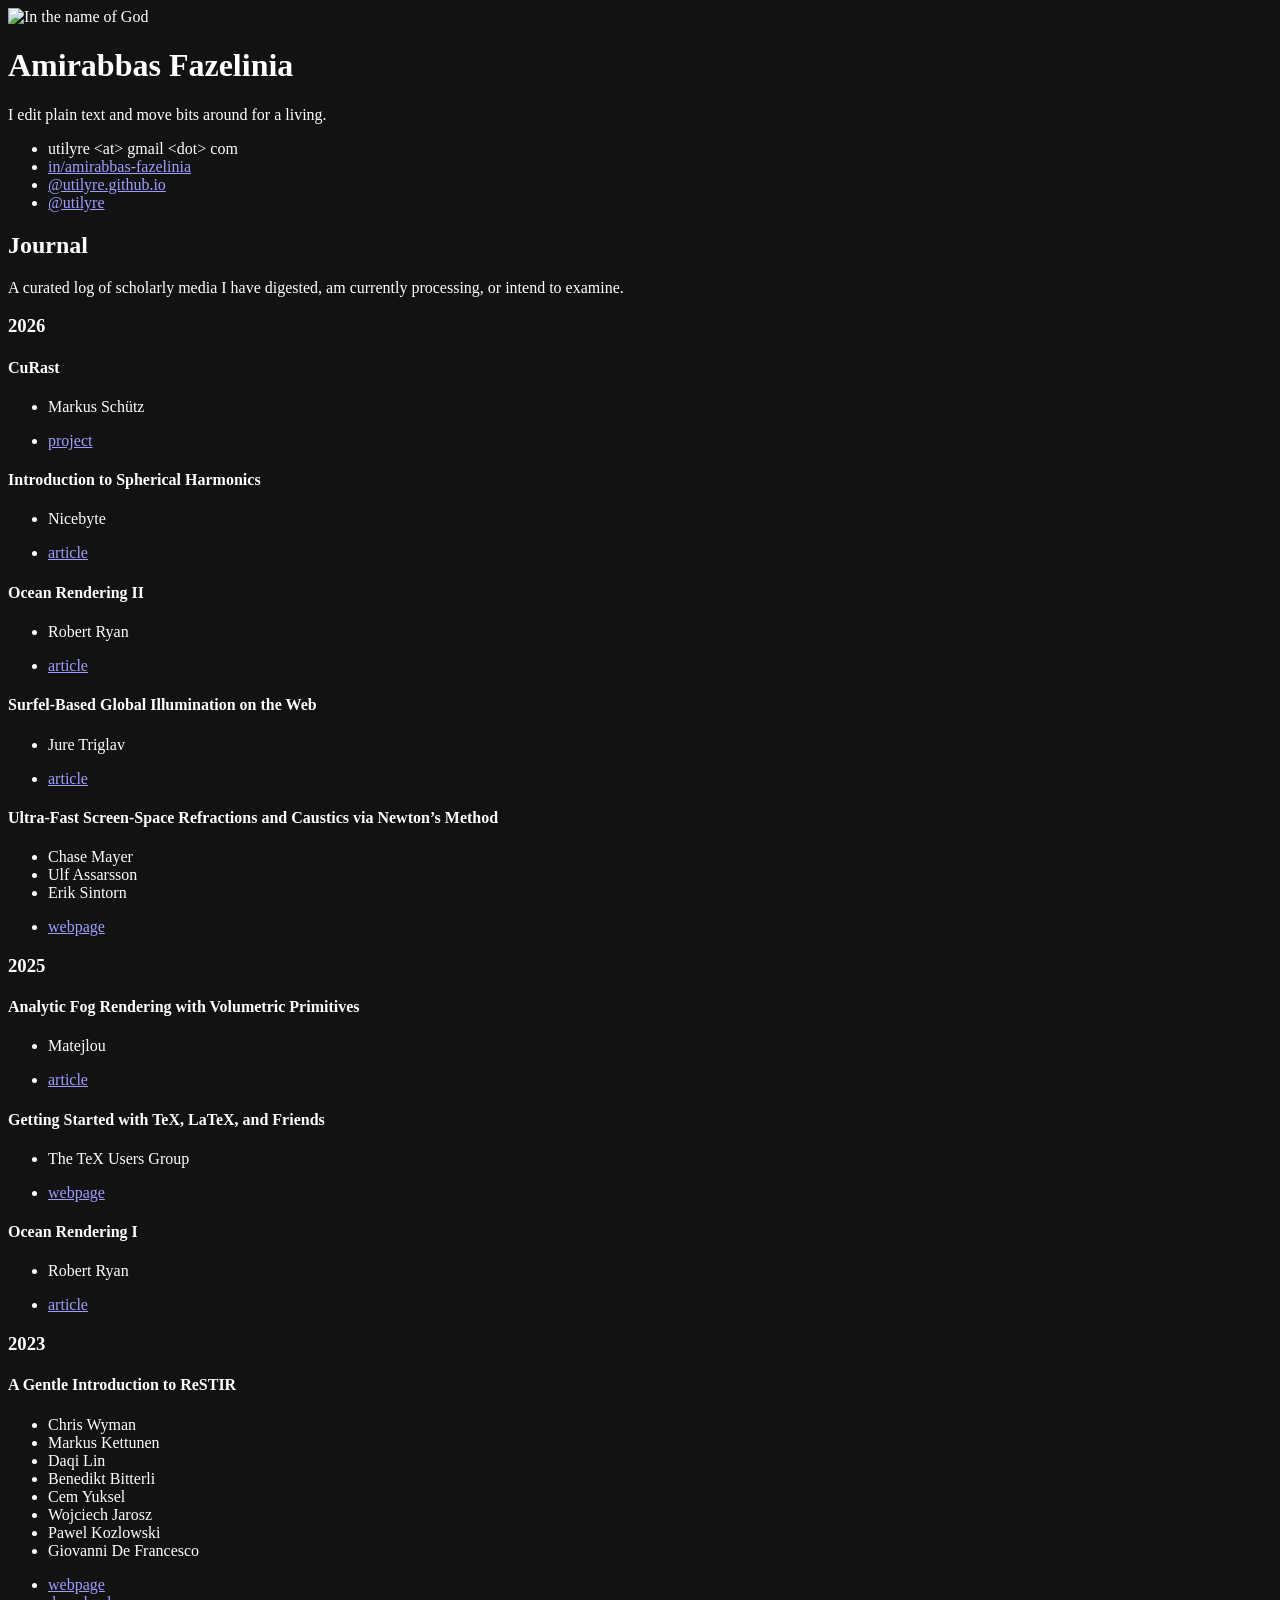
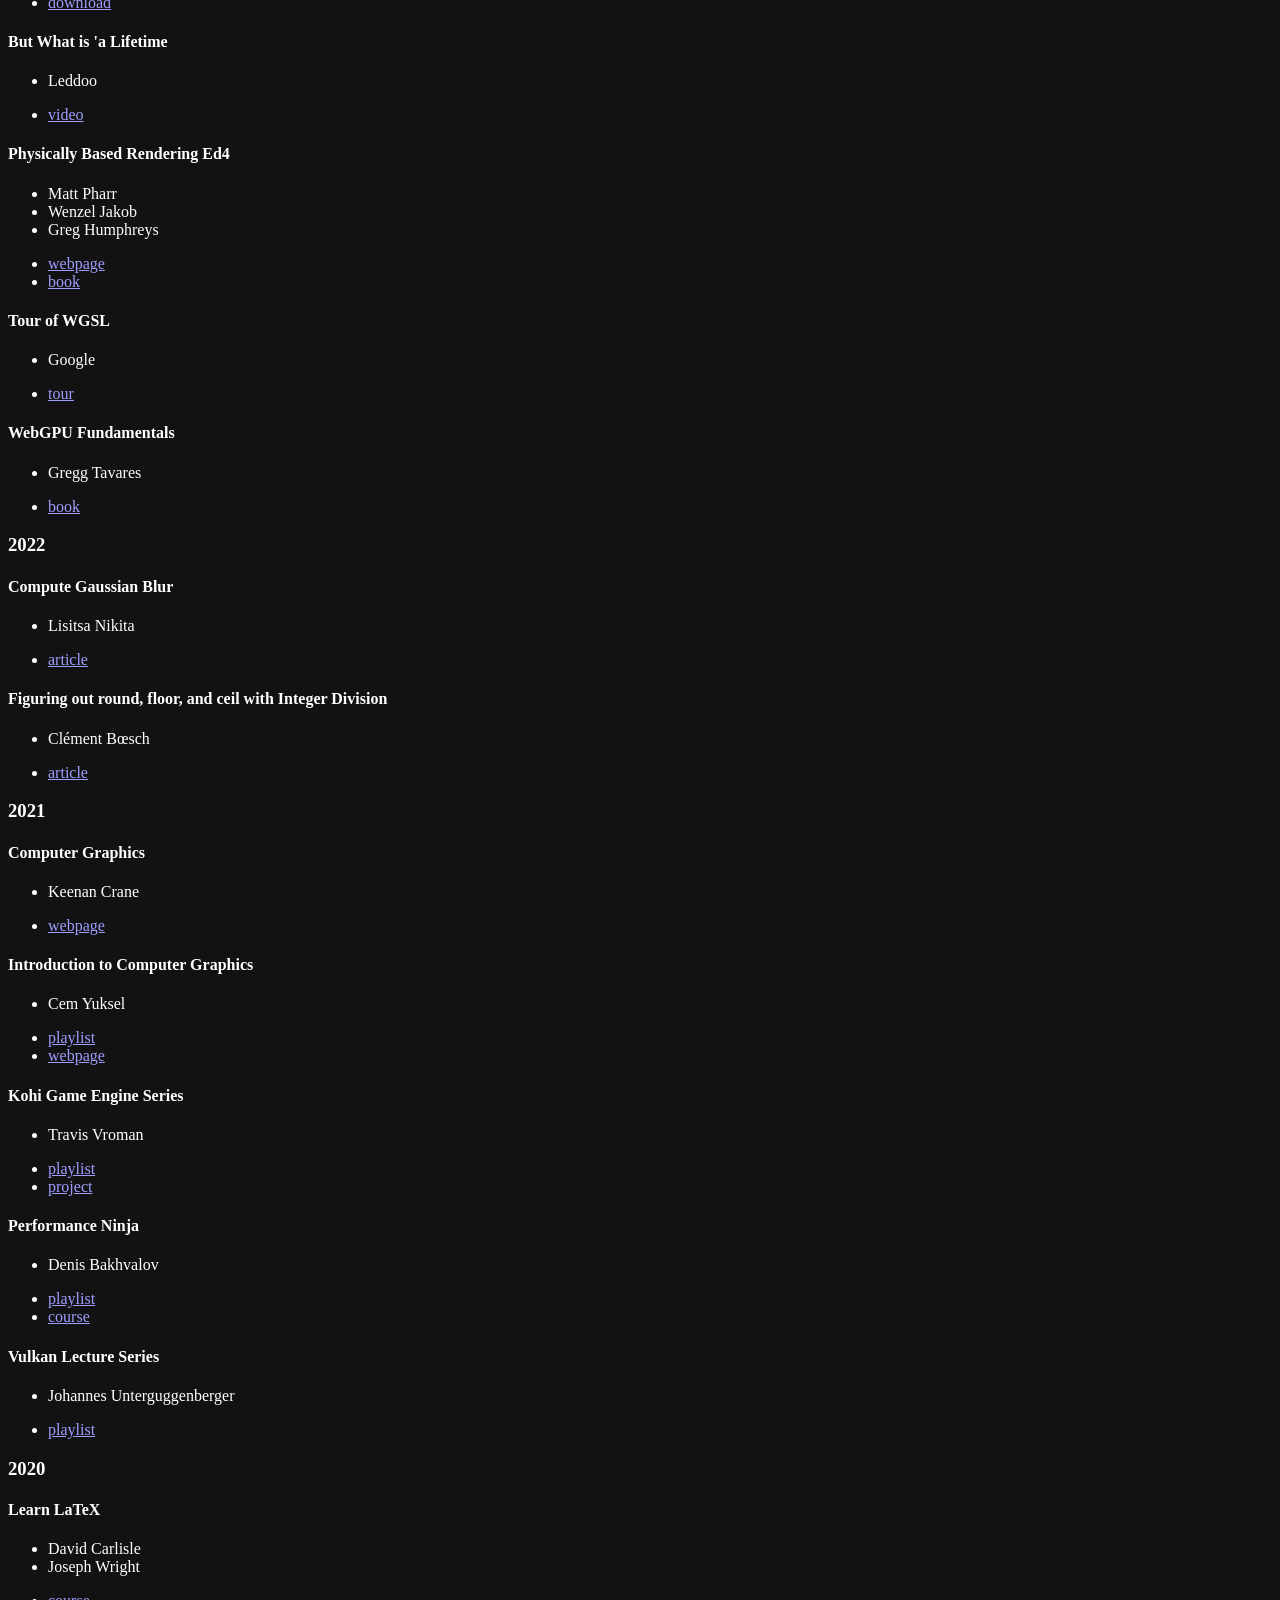
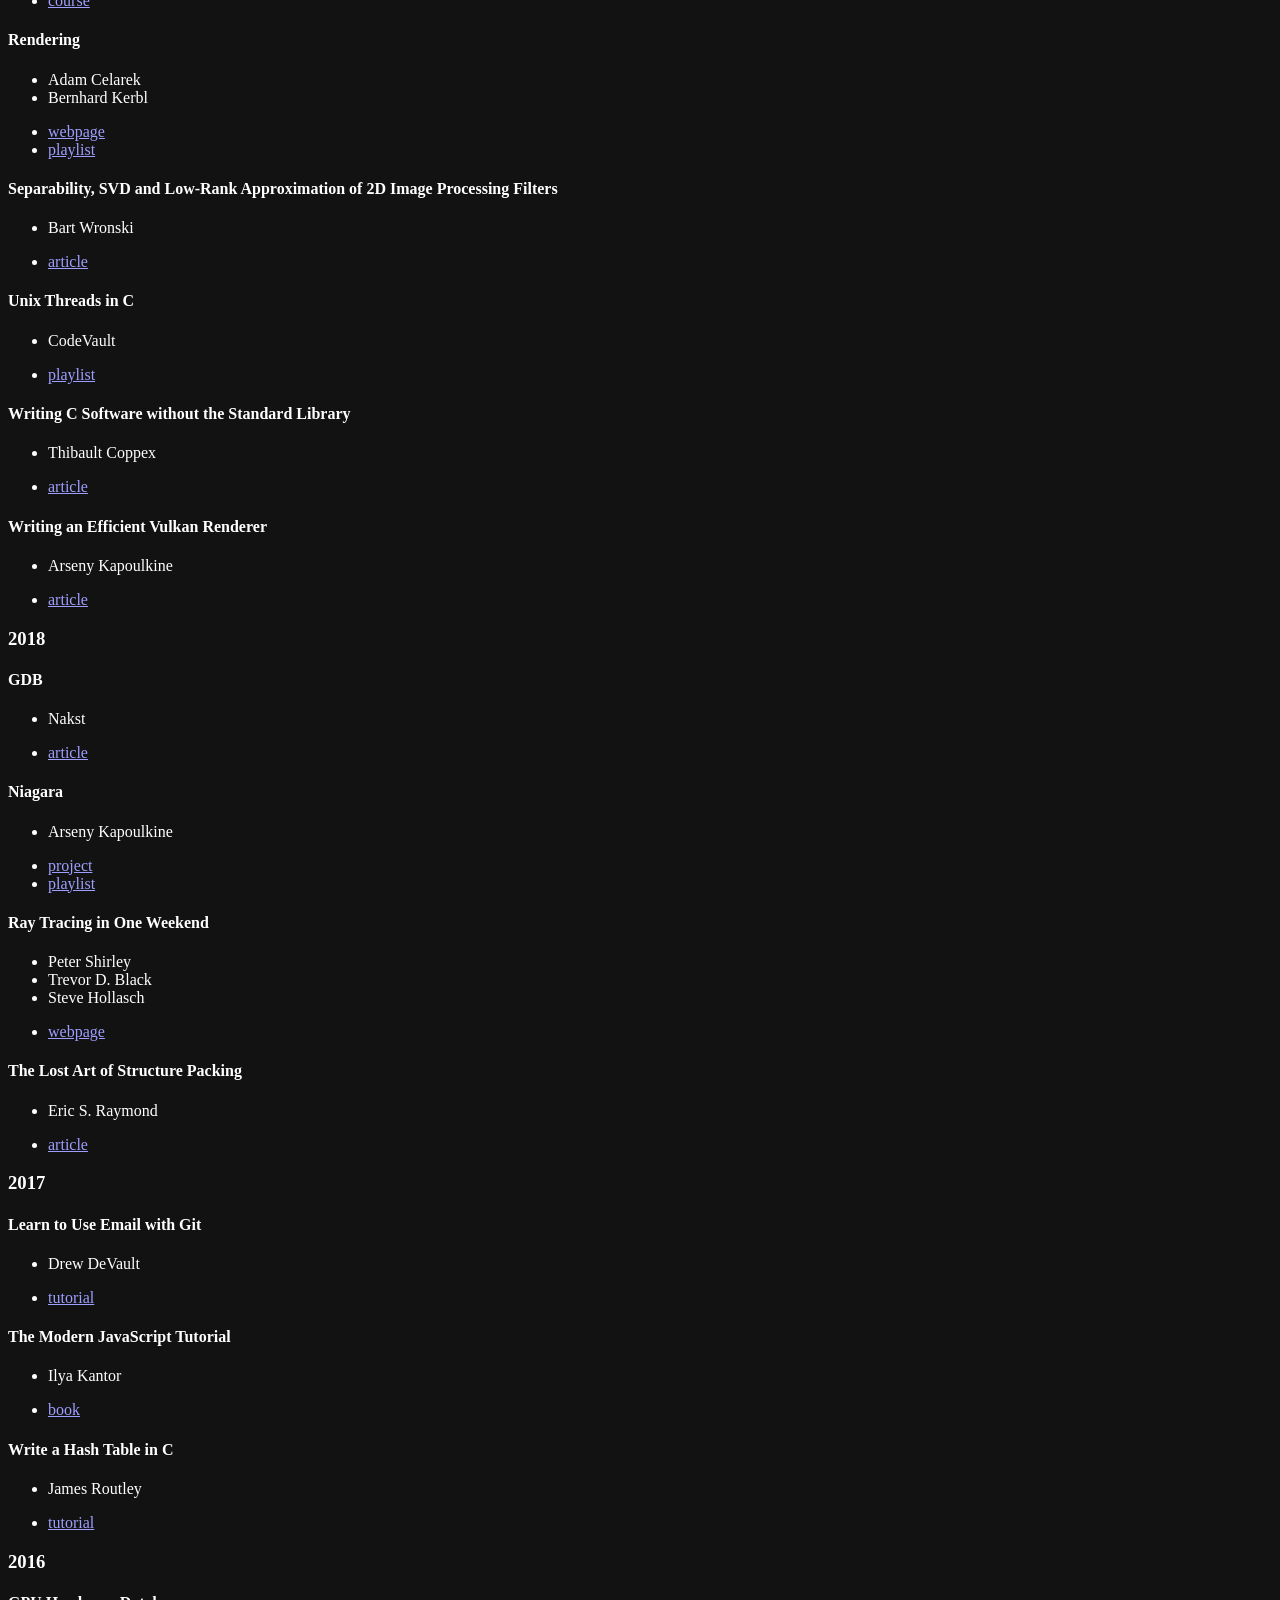
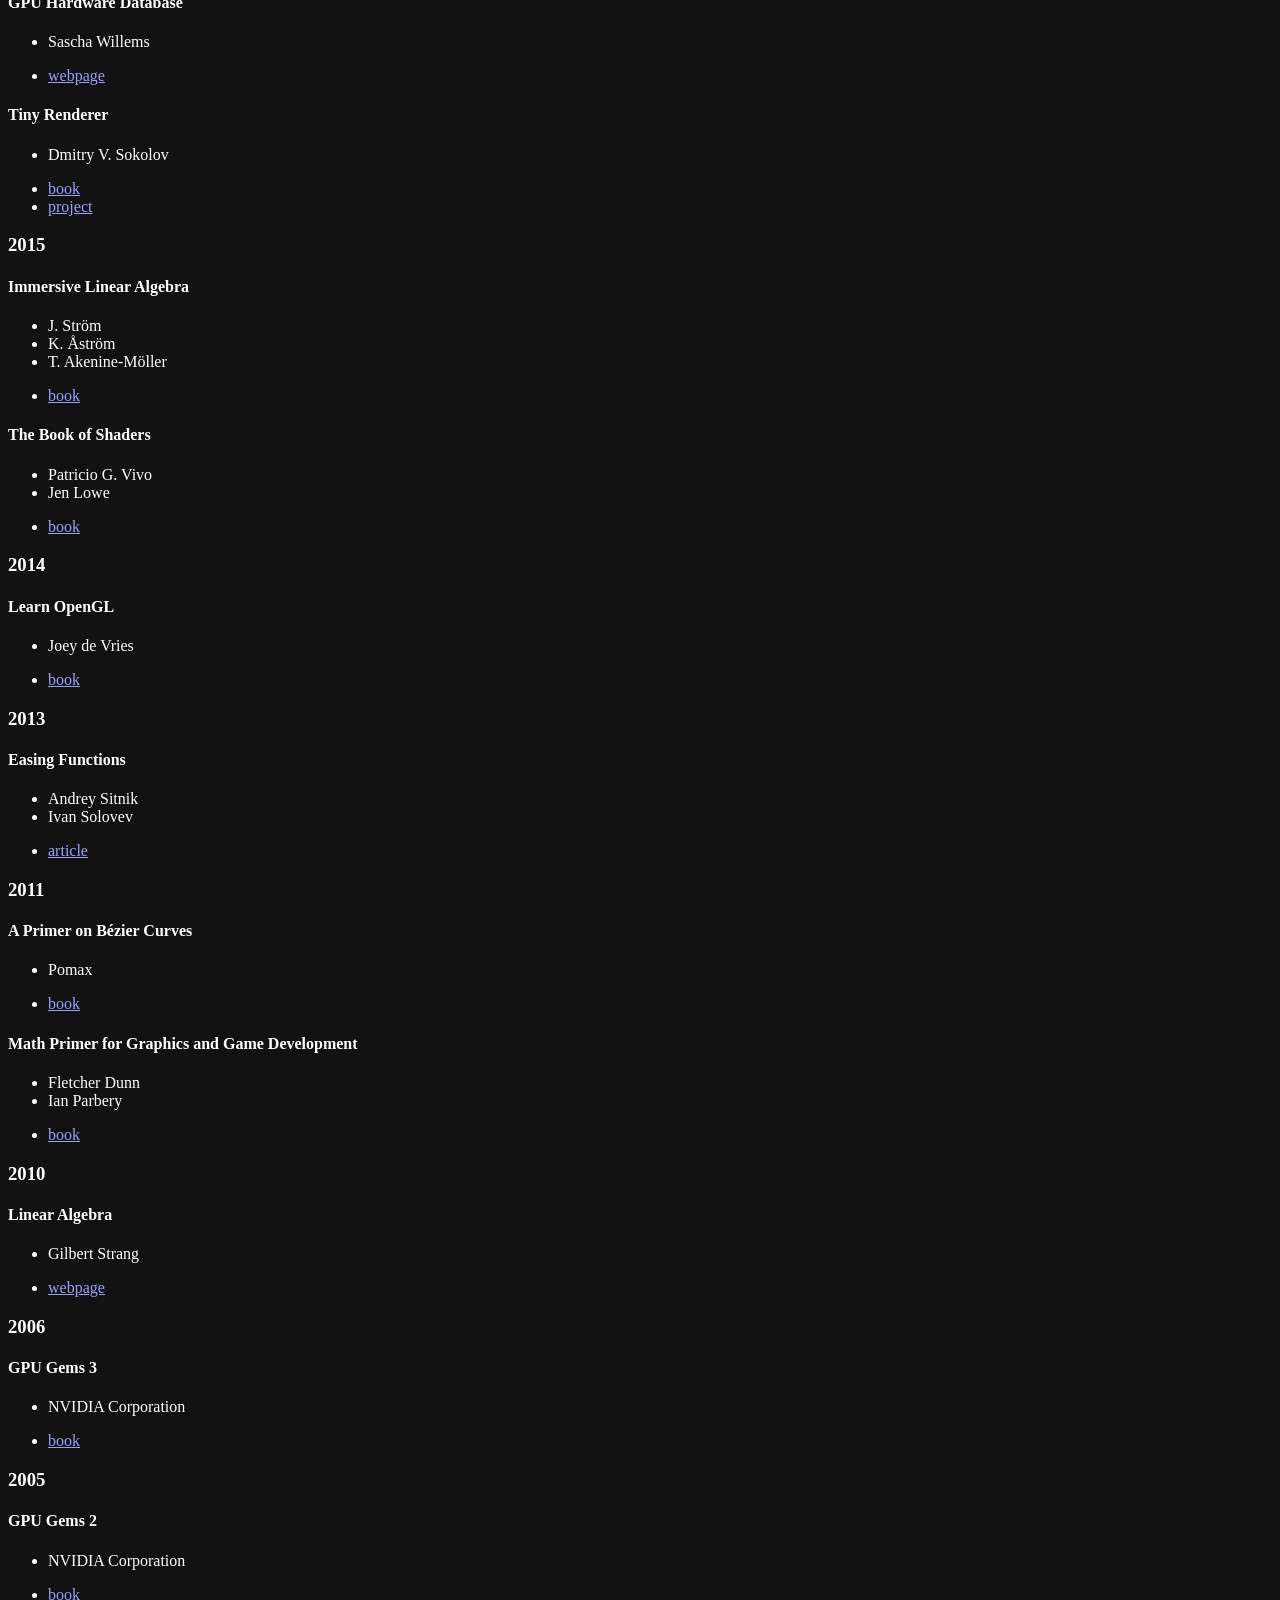
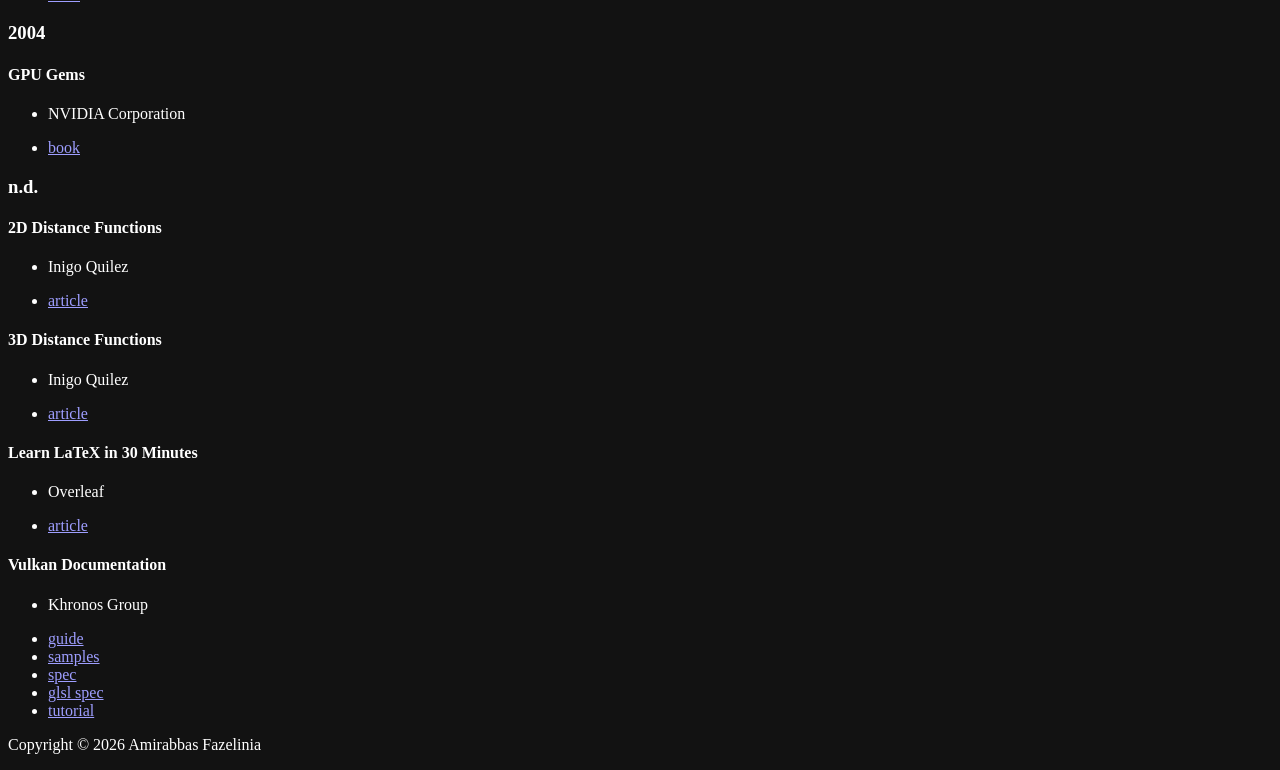
==== commit 7c1151de: "nothing makes sense" ====
--- a/public/index.html
+++ b/public/index.html
@@ -6,42 +6,43 @@
     <meta name="viewport" content="width=device-width, initial-scale=1.0" />
 
     <!-- <link rel="icon" type="image/x-icon" href="/favicon.ico" /> -->
-    <!-- <link rel="stylesheet" href="/index.css" /> -->
-
-    <script src="https://cdn.jsdelivr.net/npm/@tailwindcss/browser@4"></script>
-    <style type="text/tailwindcss">
-      html {
-        color-scheme: dark;
-      }
-    </style>
-
-    <title>Webpage | Amirabbas Fazelinia</title>
+    <link rel="stylesheet" href="/tw.css" />
+
+    <title>Home | Amirabbas Fazelinia</title>
   </head>
 
-  <body class="space-y-8">
-    <img src="/bismilah.svg" alt="In the name of God" class="invert p-4">
+  <body class="bg-neutral-900">
+    <img
+      src="/bismilah.svg"
+      alt="In the name of God"
+      class="invert p-4 bg-linear-to-b from-neutral-300 to-transparent select-none"
+    >
+
+    <div class="h-8"></div>
 
     <header class="px-8">
       <h1 class="text-center font-bold text-lg">Amirabbas Fazelinia</h1>
       <p class="italic text-center text-neutral-300">I edit plain text and move bits around for a living.</p>
     </header>
 
+    <div class="h-4"></div>
+
     <nav class="flex flex-col items-center">
       <ul
-        class="w-fit bg-neutral-800 p-4"
+        class=""
       >
-        <li>
-          <a
-            href="mailto:utilyre@gmail.com"
-            class="font-mono text-sm text-violet-300 hover:underline underline-offset-2"
-          >
-            utilyre@gmail.com
-          </a>
+        <li class="font-mono text-sm">
+          utilyre
+          <span class="text-neutral-300">&lt;at&gt;</span>
+          gmail
+          <span class="text-neutral-300">&lt;dot&gt;</span>
+          com
         </li>
         <li>
           <a
             href="https://linkedin.com/in/amirabbas-fazelinia"
-            class="font-mono text-sm text-violet-300 hover:underline underline-offset-2"
+            target="_blank"
+            class="font-mono text-sm text-violet-300 underline md:no-underline md:hover:underline underline-offset-2"
           >
             in/amirabbas-fazelinia
           </a>
@@ -49,7 +50,8 @@
         <li>
           <a
             href="https://bsky.app/profile/utilyre.github.io"
-            class="font-mono text-sm text-violet-300 hover:underline underline-offset-2"
+            target="_blank"
+            class="font-mono text-sm text-violet-300 underline md:no-underline md:hover:underline underline-offset-2"
           >
             @utilyre.github.io
           </a>
@@ -57,7 +59,8 @@
         <li>
           <a
             href="https://github.com/utilyre"
-            class="font-mono text-sm text-violet-300 hover:underline underline-offset-2"
+            target="_blank"
+            class="font-mono text-sm text-violet-300 underline md:no-underline md:hover:underline underline-offset-2"
           >
             @utilyre
           </a>
@@ -65,1192 +68,1730 @@
       </ul>
     </nav>
 
-    <main>
-      <article>
+    <div class="h-[20dvh]"></div>
+
+    <div class="grid grid-cols-1 md:grid-cols-3 gap-16">
+      <main class="md:col-span-2">
+        <!-- TBD -->
+      </main>
+
+      <aside>
+        <article class="border-l ml-2 pl-4">
   <header>
     <h2>Journal</h2>
-    <p>
+    <p class="text-sm text-neutral-300">
       A curated log of scholarly media I have digested, am currently processing,
       or intend to examine.
     </p>
   </header>
 
-  
-    
+  <div class="h-8"></div>
+
+  <div class="flex flex-col gap-16">
+    
+      
 <section>
-  <h3>
+  <h3 class="text-xl font-bold">
     
       <time datetime="2026">2026</time>
     
   </h3>
 
-  
-    
+  <div class="flex flex-col gap-4">
+    
+      
 <article>
   <h4>CuRast</h4>
 
-  <ul>
-    
-      <li>Markus Schütz</li>
-    
-  </ul>
-
-  <ul>
-    
-      <li><a href="https://github.com/m-schuetz/CuRast">project</a></li>
-    
-  </ul>
-</article>
-
-  
-    
+  <ul class="flex flex-wrap gap-x-1.5">
+    
+      <li class="after:content-[','] last:after:content-none text-sm text-neutral-300">Markus Schütz</li>
+    
+  </ul>
+
+  <ul class="flex flex-wrap gap-2 pt-1">
+    
+      <li>
+        <a
+          href="https://github.com/m-schuetz/CuRast"
+          target="_blank"
+          class="bg-violet-800 text-violet-100 p-1 text-xs font-bold uppercase"
+        >
+          project
+        </a>
+      </li>
+    
+  </ul>
+</article>
+
+    
+      
 <article>
   <h4>Introduction to Spherical Harmonics</h4>
 
-  <ul>
-    
-      <li>Nicebyte</li>
-    
-  </ul>
-
-  <ul>
-    
-      <li><a href="https://gpfault.net/posts/sph.html">article</a></li>
-    
-  </ul>
-</article>
-
-  
-    
+  <ul class="flex flex-wrap gap-x-1.5">
+    
+      <li class="after:content-[','] last:after:content-none text-sm text-neutral-300">Nicebyte</li>
+    
+  </ul>
+
+  <ul class="flex flex-wrap gap-2 pt-1">
+    
+      <li>
+        <a
+          href="https://gpfault.net/posts/sph.html"
+          target="_blank"
+          class="bg-violet-800 text-violet-100 p-1 text-xs font-bold uppercase"
+        >
+          article
+        </a>
+      </li>
+    
+  </ul>
+</article>
+
+    
+      
 <article>
   <h4>Ocean Rendering II</h4>
 
-  <ul>
-    
-      <li>Robert Ryan</li>
-    
-  </ul>
-
-  <ul>
-    
-      <li><a href="https://rtryan98.github.io/2026/03/22/ocean-rendering-part-2">article</a></li>
-    
-  </ul>
-</article>
-
-  
-    
+  <ul class="flex flex-wrap gap-x-1.5">
+    
+      <li class="after:content-[','] last:after:content-none text-sm text-neutral-300">Robert Ryan</li>
+    
+  </ul>
+
+  <ul class="flex flex-wrap gap-2 pt-1">
+    
+      <li>
+        <a
+          href="https://rtryan98.github.io/2026/03/22/ocean-rendering-part-2"
+          target="_blank"
+          class="bg-violet-800 text-violet-100 p-1 text-xs font-bold uppercase"
+        >
+          article
+        </a>
+      </li>
+    
+  </ul>
+</article>
+
+    
+      
 <article>
   <h4>Surfel-Based Global Illumination on the Web</h4>
 
-  <ul>
-    
-      <li>Jure Triglav</li>
-    
-  </ul>
-
-  <ul>
-    
-      <li><a href="https://juretriglav.si/surfel-based-global-illumination-on-the-web">article</a></li>
-    
-  </ul>
-</article>
-
-  
-    
+  <ul class="flex flex-wrap gap-x-1.5">
+    
+      <li class="after:content-[','] last:after:content-none text-sm text-neutral-300">Jure Triglav</li>
+    
+  </ul>
+
+  <ul class="flex flex-wrap gap-2 pt-1">
+    
+      <li>
+        <a
+          href="https://juretriglav.si/surfel-based-global-illumination-on-the-web"
+          target="_blank"
+          class="bg-violet-800 text-violet-100 p-1 text-xs font-bold uppercase"
+        >
+          article
+        </a>
+      </li>
+    
+  </ul>
+</article>
+
+    
+      
 <article>
   <h4>Ultra-Fast Screen-Space Refractions and Caustics via Newton’s Method</h4>
 
-  <ul>
-    
-      <li>Chase Mayer</li>
-    
-      <li>Ulf Assarsson</li>
-    
-      <li>Erik Sintorn</li>
-    
-  </ul>
-
-  <ul>
-    
-      <li><a href="https://jcgt.org/published/0015/01/03">webpage</a></li>
-    
-  </ul>
-</article>
-
-  
+  <ul class="flex flex-wrap gap-x-1.5">
+    
+      <li class="after:content-[','] last:after:content-none text-sm text-neutral-300">Chase Mayer</li>
+    
+      <li class="after:content-[','] last:after:content-none text-sm text-neutral-300">Ulf Assarsson</li>
+    
+      <li class="after:content-[','] last:after:content-none text-sm text-neutral-300">Erik Sintorn</li>
+    
+  </ul>
+
+  <ul class="flex flex-wrap gap-2 pt-1">
+    
+      <li>
+        <a
+          href="https://jcgt.org/published/0015/01/03"
+          target="_blank"
+          class="bg-violet-800 text-violet-100 p-1 text-xs font-bold uppercase"
+        >
+          webpage
+        </a>
+      </li>
+    
+  </ul>
+</article>
+
+    
+  </div>
 </section>
 
-  
-    
+    
+      
 <section>
-  <h3>
+  <h3 class="text-xl font-bold">
     
       <time datetime="2025">2025</time>
     
   </h3>
 
-  
-    
+  <div class="flex flex-col gap-4">
+    
+      
 <article>
   <h4>Analytic Fog Rendering with Volumetric Primitives</h4>
 
-  <ul>
-    
-      <li>Matejlou</li>
-    
-  </ul>
-
-  <ul>
-    
-      <li><a href="https://matejlou.blog/2025/02/11/analytic-fog-rendering-with-volumetric-primitives">article</a></li>
-    
-  </ul>
-</article>
-
-  
-    
+  <ul class="flex flex-wrap gap-x-1.5">
+    
+      <li class="after:content-[','] last:after:content-none text-sm text-neutral-300">Matejlou</li>
+    
+  </ul>
+
+  <ul class="flex flex-wrap gap-2 pt-1">
+    
+      <li>
+        <a
+          href="https://matejlou.blog/2025/02/11/analytic-fog-rendering-with-volumetric-primitives"
+          target="_blank"
+          class="bg-violet-800 text-violet-100 p-1 text-xs font-bold uppercase"
+        >
+          article
+        </a>
+      </li>
+    
+  </ul>
+</article>
+
+    
+      
 <article>
   <h4>Getting Started with TeX, LaTeX, and Friends</h4>
 
-  <ul>
-    
-      <li>The TeX Users Group</li>
-    
-  </ul>
-
-  <ul>
-    
-      <li><a href="https://tug.org/begin">webpage</a></li>
-    
-  </ul>
-</article>
-
-  
-    
+  <ul class="flex flex-wrap gap-x-1.5">
+    
+      <li class="after:content-[','] last:after:content-none text-sm text-neutral-300">The TeX Users Group</li>
+    
+  </ul>
+
+  <ul class="flex flex-wrap gap-2 pt-1">
+    
+      <li>
+        <a
+          href="https://tug.org/begin"
+          target="_blank"
+          class="bg-violet-800 text-violet-100 p-1 text-xs font-bold uppercase"
+        >
+          webpage
+        </a>
+      </li>
+    
+  </ul>
+</article>
+
+    
+      
 <article>
   <h4>Ocean Rendering I</h4>
 
-  <ul>
-    
-      <li>Robert Ryan</li>
-    
-  </ul>
-
-  <ul>
-    
-      <li><a href="https://rtryan98.github.io/2025/10/04/ocean-rendering-part-1">article</a></li>
-    
-  </ul>
-</article>
-
-  
+  <ul class="flex flex-wrap gap-x-1.5">
+    
+      <li class="after:content-[','] last:after:content-none text-sm text-neutral-300">Robert Ryan</li>
+    
+  </ul>
+
+  <ul class="flex flex-wrap gap-2 pt-1">
+    
+      <li>
+        <a
+          href="https://rtryan98.github.io/2025/10/04/ocean-rendering-part-1"
+          target="_blank"
+          class="bg-violet-800 text-violet-100 p-1 text-xs font-bold uppercase"
+        >
+          article
+        </a>
+      </li>
+    
+  </ul>
+</article>
+
+    
+  </div>
 </section>
 
-  
-    
+    
+      
 <section>
-  <h3>
+  <h3 class="text-xl font-bold">
     
       <time datetime="2023">2023</time>
     
   </h3>
 
-  
-    
+  <div class="flex flex-col gap-4">
+    
+      
 <article>
   <h4>A Gentle Introduction to ReSTIR</h4>
 
-  <ul>
-    
-      <li>Chris Wyman</li>
-    
-      <li>Markus Kettunen</li>
-    
-      <li>Daqi Lin</li>
-    
-      <li>Benedikt Bitterli</li>
-    
-      <li>Cem Yuksel</li>
-    
-      <li>Wojciech Jarosz</li>
-    
-      <li>Pawel Kozlowski</li>
-    
-      <li>Giovanni De Francesco</li>
-    
-  </ul>
-
-  <ul>
-    
-      <li><a href="https://dl.acm.org/doi/10.1145/3587423.3595511">download</a></li>
-    
-      <li><a href="https://intro-to-restir.cwyman.org">webpage</a></li>
-    
-  </ul>
-</article>
-
-  
-    
-<article>
-  <h4>But What is &#39;a Lifetime</h4>
-
-  <ul>
-    
-      <li>Leddoo</li>
-    
-  </ul>
-
-  <ul>
-    
-      <li><a href="https://youtu.be/gRAVZv7V91Q">video</a></li>
-    
-  </ul>
-</article>
-
-  
-    
+  <ul class="flex flex-wrap gap-x-1.5">
+    
+      <li class="after:content-[','] last:after:content-none text-sm text-neutral-300">Chris Wyman</li>
+    
+      <li class="after:content-[','] last:after:content-none text-sm text-neutral-300">Markus Kettunen</li>
+    
+      <li class="after:content-[','] last:after:content-none text-sm text-neutral-300">Daqi Lin</li>
+    
+      <li class="after:content-[','] last:after:content-none text-sm text-neutral-300">Benedikt Bitterli</li>
+    
+      <li class="after:content-[','] last:after:content-none text-sm text-neutral-300">Cem Yuksel</li>
+    
+      <li class="after:content-[','] last:after:content-none text-sm text-neutral-300">Wojciech Jarosz</li>
+    
+      <li class="after:content-[','] last:after:content-none text-sm text-neutral-300">Pawel Kozlowski</li>
+    
+      <li class="after:content-[','] last:after:content-none text-sm text-neutral-300">Giovanni De Francesco</li>
+    
+  </ul>
+
+  <ul class="flex flex-wrap gap-2 pt-1">
+    
+      <li>
+        <a
+          href="https://intro-to-restir.cwyman.org"
+          target="_blank"
+          class="bg-violet-800 text-violet-100 p-1 text-xs font-bold uppercase"
+        >
+          webpage
+        </a>
+      </li>
+    
+      <li>
+        <a
+          href="https://dl.acm.org/doi/10.1145/3587423.3595511"
+          target="_blank"
+          class="bg-violet-800 text-violet-100 p-1 text-xs font-bold uppercase"
+        >
+          download
+        </a>
+      </li>
+    
+  </ul>
+</article>
+
+    
+      
+<article>
+  <h4>But What is 'a Lifetime</h4>
+
+  <ul class="flex flex-wrap gap-x-1.5">
+    
+      <li class="after:content-[','] last:after:content-none text-sm text-neutral-300">Leddoo</li>
+    
+  </ul>
+
+  <ul class="flex flex-wrap gap-2 pt-1">
+    
+      <li>
+        <a
+          href="https://youtu.be/gRAVZv7V91Q"
+          target="_blank"
+          class="bg-violet-800 text-violet-100 p-1 text-xs font-bold uppercase"
+        >
+          video
+        </a>
+      </li>
+    
+  </ul>
+</article>
+
+    
+      
 <article>
   <h4>Physically Based Rendering Ed4</h4>
 
-  <ul>
-    
-      <li>Matt Pharr</li>
-    
-      <li>Wenzel Jakob</li>
-    
-      <li>Greg Humphreys</li>
-    
-  </ul>
-
-  <ul>
-    
-      <li><a href="https://pbr-book.org/4ed">book</a></li>
-    
-      <li><a href="https://pbrt.org">webpage</a></li>
-    
-  </ul>
-</article>
-
-  
-    
+  <ul class="flex flex-wrap gap-x-1.5">
+    
+      <li class="after:content-[','] last:after:content-none text-sm text-neutral-300">Matt Pharr</li>
+    
+      <li class="after:content-[','] last:after:content-none text-sm text-neutral-300">Wenzel Jakob</li>
+    
+      <li class="after:content-[','] last:after:content-none text-sm text-neutral-300">Greg Humphreys</li>
+    
+  </ul>
+
+  <ul class="flex flex-wrap gap-2 pt-1">
+    
+      <li>
+        <a
+          href="https://pbrt.org"
+          target="_blank"
+          class="bg-violet-800 text-violet-100 p-1 text-xs font-bold uppercase"
+        >
+          webpage
+        </a>
+      </li>
+    
+      <li>
+        <a
+          href="https://pbr-book.org/4ed"
+          target="_blank"
+          class="bg-violet-800 text-violet-100 p-1 text-xs font-bold uppercase"
+        >
+          book
+        </a>
+      </li>
+    
+  </ul>
+</article>
+
+    
+      
 <article>
   <h4>Tour of WGSL</h4>
 
-  <ul>
-    
-      <li>Google</li>
-    
-  </ul>
-
-  <ul>
-    
-      <li><a href="https://google.github.io/tour-of-wgsl">tour</a></li>
-    
-  </ul>
-</article>
-
-  
-    
+  <ul class="flex flex-wrap gap-x-1.5">
+    
+      <li class="after:content-[','] last:after:content-none text-sm text-neutral-300">Google</li>
+    
+  </ul>
+
+  <ul class="flex flex-wrap gap-2 pt-1">
+    
+      <li>
+        <a
+          href="https://google.github.io/tour-of-wgsl"
+          target="_blank"
+          class="bg-violet-800 text-violet-100 p-1 text-xs font-bold uppercase"
+        >
+          tour
+        </a>
+      </li>
+    
+  </ul>
+</article>
+
+    
+      
 <article>
   <h4>WebGPU Fundamentals</h4>
 
-  <ul>
-    
-      <li>Gregg Tavares</li>
-    
-  </ul>
-
-  <ul>
-    
-      <li><a href="https://webgpufundamentals.org">book</a></li>
-    
-  </ul>
-</article>
-
-  
+  <ul class="flex flex-wrap gap-x-1.5">
+    
+      <li class="after:content-[','] last:after:content-none text-sm text-neutral-300">Gregg Tavares</li>
+    
+  </ul>
+
+  <ul class="flex flex-wrap gap-2 pt-1">
+    
+      <li>
+        <a
+          href="https://webgpufundamentals.org"
+          target="_blank"
+          class="bg-violet-800 text-violet-100 p-1 text-xs font-bold uppercase"
+        >
+          book
+        </a>
+      </li>
+    
+  </ul>
+</article>
+
+    
+  </div>
 </section>
 
-  
-    
+    
+      
 <section>
-  <h3>
+  <h3 class="text-xl font-bold">
     
       <time datetime="2022">2022</time>
     
   </h3>
 
-  
-    
+  <div class="flex flex-col gap-4">
+    
+      
 <article>
   <h4>Compute Gaussian Blur</h4>
 
-  <ul>
-    
-      <li>Lisitsa Nikita</li>
-    
-  </ul>
-
-  <ul>
-    
-      <li><a href="https://lisyarus.github.io/blog/posts/compute-blur">article</a></li>
-    
-  </ul>
-</article>
-
-  
-    
+  <ul class="flex flex-wrap gap-x-1.5">
+    
+      <li class="after:content-[','] last:after:content-none text-sm text-neutral-300">Lisitsa Nikita</li>
+    
+  </ul>
+
+  <ul class="flex flex-wrap gap-2 pt-1">
+    
+      <li>
+        <a
+          href="https://lisyarus.github.io/blog/posts/compute-blur"
+          target="_blank"
+          class="bg-violet-800 text-violet-100 p-1 text-xs font-bold uppercase"
+        >
+          article
+        </a>
+      </li>
+    
+  </ul>
+</article>
+
+    
+      
 <article>
   <h4>Figuring out round, floor, and ceil with Integer Division</h4>
 
-  <ul>
-    
-      <li>Clément Bœsch</li>
-    
-  </ul>
-
-  <ul>
-    
-      <li><a href="https://blog.pkh.me/p/36-figuring-out-round%2C-floor-and-ceil-with-integer-division.html">article</a></li>
-    
-  </ul>
-</article>
-
-  
+  <ul class="flex flex-wrap gap-x-1.5">
+    
+      <li class="after:content-[','] last:after:content-none text-sm text-neutral-300">Clément Bœsch</li>
+    
+  </ul>
+
+  <ul class="flex flex-wrap gap-2 pt-1">
+    
+      <li>
+        <a
+          href="https://blog.pkh.me/p/36-figuring-out-round%2C-floor-and-ceil-with-integer-division.html"
+          target="_blank"
+          class="bg-violet-800 text-violet-100 p-1 text-xs font-bold uppercase"
+        >
+          article
+        </a>
+      </li>
+    
+  </ul>
+</article>
+
+    
+  </div>
 </section>
 
-  
-    
+    
+      
 <section>
-  <h3>
+  <h3 class="text-xl font-bold">
     
       <time datetime="2021">2021</time>
     
   </h3>
 
-  
-    
+  <div class="flex flex-col gap-4">
+    
+      
 <article>
   <h4>Computer Graphics</h4>
 
-  <ul>
-    
-      <li>Keenan Crane</li>
-    
-  </ul>
-
-  <ul>
-    
-      <li><a href="https://15462.courses.cs.cmu.edu/fall2021">webpage</a></li>
-    
-  </ul>
-</article>
-
-  
-    
+  <ul class="flex flex-wrap gap-x-1.5">
+    
+      <li class="after:content-[','] last:after:content-none text-sm text-neutral-300">Keenan Crane</li>
+    
+  </ul>
+
+  <ul class="flex flex-wrap gap-2 pt-1">
+    
+      <li>
+        <a
+          href="https://15462.courses.cs.cmu.edu/fall2021"
+          target="_blank"
+          class="bg-violet-800 text-violet-100 p-1 text-xs font-bold uppercase"
+        >
+          webpage
+        </a>
+      </li>
+    
+  </ul>
+</article>
+
+    
+      
 <article>
   <h4>Introduction to Computer Graphics</h4>
 
-  <ul>
-    
-      <li>Cem Yuksel</li>
-    
-  </ul>
-
-  <ul>
-    
-      <li><a href="https://youtu.be/playlist?list=PLplnkTzzqsZTfYh4UbhLGpI5kGd5oW_Hh">playlist</a></li>
-    
-      <li><a href="https://graphics.cs.utah.edu/courses/cs4600/fall2021">webpage</a></li>
-    
-  </ul>
-</article>
-
-  
-    
+  <ul class="flex flex-wrap gap-x-1.5">
+    
+      <li class="after:content-[','] last:after:content-none text-sm text-neutral-300">Cem Yuksel</li>
+    
+  </ul>
+
+  <ul class="flex flex-wrap gap-2 pt-1">
+    
+      <li>
+        <a
+          href="https://youtu.be/playlist?list=PLplnkTzzqsZTfYh4UbhLGpI5kGd5oW_Hh"
+          target="_blank"
+          class="bg-violet-800 text-violet-100 p-1 text-xs font-bold uppercase"
+        >
+          playlist
+        </a>
+      </li>
+    
+      <li>
+        <a
+          href="https://graphics.cs.utah.edu/courses/cs4600/fall2021"
+          target="_blank"
+          class="bg-violet-800 text-violet-100 p-1 text-xs font-bold uppercase"
+        >
+          webpage
+        </a>
+      </li>
+    
+  </ul>
+</article>
+
+    
+      
 <article>
   <h4>Kohi Game Engine Series</h4>
 
-  <ul>
-    
-      <li>Travis Vroman</li>
-    
-  </ul>
-
-  <ul>
-    
-      <li><a href="https://youtube.com/playlist?list=PLv8Ddw9K0JPg1BEO-RS-0MYs423cvLVtj">playlist</a></li>
-    
-      <li><a href="https://github.com/travisvroman/kohi">project</a></li>
-    
-  </ul>
-</article>
-
-  
-    
+  <ul class="flex flex-wrap gap-x-1.5">
+    
+      <li class="after:content-[','] last:after:content-none text-sm text-neutral-300">Travis Vroman</li>
+    
+  </ul>
+
+  <ul class="flex flex-wrap gap-2 pt-1">
+    
+      <li>
+        <a
+          href="https://youtube.com/playlist?list=PLv8Ddw9K0JPg1BEO-RS-0MYs423cvLVtj"
+          target="_blank"
+          class="bg-violet-800 text-violet-100 p-1 text-xs font-bold uppercase"
+        >
+          playlist
+        </a>
+      </li>
+    
+      <li>
+        <a
+          href="https://github.com/travisvroman/kohi"
+          target="_blank"
+          class="bg-violet-800 text-violet-100 p-1 text-xs font-bold uppercase"
+        >
+          project
+        </a>
+      </li>
+    
+  </ul>
+</article>
+
+    
+      
 <article>
   <h4>Performance Ninja</h4>
 
-  <ul>
-    
-      <li>Denis Bakhvalov</li>
-    
-  </ul>
-
-  <ul>
-    
-      <li><a href="https://github.com/dendibakh/perf-ninja">course</a></li>
-    
-      <li><a href="https://youtube.com/playlist?list=PLRWO2AL1QAV6bJAU2kgB4xfodGID43Y5d">playlist</a></li>
-    
-  </ul>
-</article>
-
-  
-    
+  <ul class="flex flex-wrap gap-x-1.5">
+    
+      <li class="after:content-[','] last:after:content-none text-sm text-neutral-300">Denis Bakhvalov</li>
+    
+  </ul>
+
+  <ul class="flex flex-wrap gap-2 pt-1">
+    
+      <li>
+        <a
+          href="https://youtube.com/playlist?list=PLRWO2AL1QAV6bJAU2kgB4xfodGID43Y5d"
+          target="_blank"
+          class="bg-violet-800 text-violet-100 p-1 text-xs font-bold uppercase"
+        >
+          playlist
+        </a>
+      </li>
+    
+      <li>
+        <a
+          href="https://github.com/dendibakh/perf-ninja"
+          target="_blank"
+          class="bg-violet-800 text-violet-100 p-1 text-xs font-bold uppercase"
+        >
+          course
+        </a>
+      </li>
+    
+  </ul>
+</article>
+
+    
+      
 <article>
   <h4>Vulkan Lecture Series</h4>
 
-  <ul>
-    
-      <li>Johannes Unterguggenberger</li>
-    
-  </ul>
-
-  <ul>
-    
-      <li><a href="https://youtube.com/playlist?list=PLmIqTlJ6KsE1Jx5HV4sd2jOe3V1KMHHgn">playlist</a></li>
-    
-  </ul>
-</article>
-
-  
+  <ul class="flex flex-wrap gap-x-1.5">
+    
+      <li class="after:content-[','] last:after:content-none text-sm text-neutral-300">Johannes Unterguggenberger</li>
+    
+  </ul>
+
+  <ul class="flex flex-wrap gap-2 pt-1">
+    
+      <li>
+        <a
+          href="https://youtube.com/playlist?list=PLmIqTlJ6KsE1Jx5HV4sd2jOe3V1KMHHgn"
+          target="_blank"
+          class="bg-violet-800 text-violet-100 p-1 text-xs font-bold uppercase"
+        >
+          playlist
+        </a>
+      </li>
+    
+  </ul>
+</article>
+
+    
+  </div>
 </section>
 
-  
-    
+    
+      
 <section>
-  <h3>
+  <h3 class="text-xl font-bold">
     
       <time datetime="2020">2020</time>
     
   </h3>
 
-  
-    
+  <div class="flex flex-col gap-4">
+    
+      
 <article>
   <h4>Learn LaTeX</h4>
 
-  <ul>
-    
-      <li>David Carlisle</li>
-    
-      <li>Joseph Wright</li>
-    
-  </ul>
-
-  <ul>
-    
-      <li><a href="https://learnlatex.org">course</a></li>
-    
-  </ul>
-</article>
-
-  
-    
+  <ul class="flex flex-wrap gap-x-1.5">
+    
+      <li class="after:content-[','] last:after:content-none text-sm text-neutral-300">David Carlisle</li>
+    
+      <li class="after:content-[','] last:after:content-none text-sm text-neutral-300">Joseph Wright</li>
+    
+  </ul>
+
+  <ul class="flex flex-wrap gap-2 pt-1">
+    
+      <li>
+        <a
+          href="https://learnlatex.org"
+          target="_blank"
+          class="bg-violet-800 text-violet-100 p-1 text-xs font-bold uppercase"
+        >
+          course
+        </a>
+      </li>
+    
+  </ul>
+</article>
+
+    
+      
 <article>
   <h4>Rendering</h4>
 
-  <ul>
-    
-      <li>Adam Celarek</li>
-    
-      <li>Bernhard Kerbl</li>
-    
-  </ul>
-
-  <ul>
-    
-      <li><a href="https://youtube.com/playlist?list=PLmIqTlJ6KsE3e8SQowQ-DjD1eZkBA_Xb9">playlist</a></li>
-    
-      <li><a href="https://cg.tuwien.ac.at/courses/Rendering/VU.SS2020.html">webpage</a></li>
-    
-  </ul>
-</article>
-
-  
-    
+  <ul class="flex flex-wrap gap-x-1.5">
+    
+      <li class="after:content-[','] last:after:content-none text-sm text-neutral-300">Adam Celarek</li>
+    
+      <li class="after:content-[','] last:after:content-none text-sm text-neutral-300">Bernhard Kerbl</li>
+    
+  </ul>
+
+  <ul class="flex flex-wrap gap-2 pt-1">
+    
+      <li>
+        <a
+          href="https://cg.tuwien.ac.at/courses/Rendering/VU.SS2020.html"
+          target="_blank"
+          class="bg-violet-800 text-violet-100 p-1 text-xs font-bold uppercase"
+        >
+          webpage
+        </a>
+      </li>
+    
+      <li>
+        <a
+          href="https://youtube.com/playlist?list=PLmIqTlJ6KsE3e8SQowQ-DjD1eZkBA_Xb9"
+          target="_blank"
+          class="bg-violet-800 text-violet-100 p-1 text-xs font-bold uppercase"
+        >
+          playlist
+        </a>
+      </li>
+    
+  </ul>
+</article>
+
+    
+      
 <article>
   <h4>Separability, SVD and Low-Rank Approximation of 2D Image Processing Filters</h4>
 
-  <ul>
-    
-      <li>Bart Wronski</li>
-    
-  </ul>
-
-  <ul>
-    
-      <li><a href="https://bartwronski.com/2020/02/03/separate-your-filters-svd-and-low-rank-approximation-of-image-filters">article</a></li>
-    
-  </ul>
-</article>
-
-  
-    
+  <ul class="flex flex-wrap gap-x-1.5">
+    
+      <li class="after:content-[','] last:after:content-none text-sm text-neutral-300">Bart Wronski</li>
+    
+  </ul>
+
+  <ul class="flex flex-wrap gap-2 pt-1">
+    
+      <li>
+        <a
+          href="https://bartwronski.com/2020/02/03/separate-your-filters-svd-and-low-rank-approximation-of-image-filters"
+          target="_blank"
+          class="bg-violet-800 text-violet-100 p-1 text-xs font-bold uppercase"
+        >
+          article
+        </a>
+      </li>
+    
+  </ul>
+</article>
+
+    
+      
 <article>
   <h4>Unix Threads in C</h4>
 
-  <ul>
-    
-      <li>CodeVault</li>
-    
-  </ul>
-
-  <ul>
-    
-      <li><a href="https://youtube.com/playlist?list=PLfqABt5AS4FmuQf70psXrsMLEDQXNkLq2">playlist</a></li>
-    
-  </ul>
-</article>
-
-  
-    
+  <ul class="flex flex-wrap gap-x-1.5">
+    
+      <li class="after:content-[','] last:after:content-none text-sm text-neutral-300">CodeVault</li>
+    
+  </ul>
+
+  <ul class="flex flex-wrap gap-2 pt-1">
+    
+      <li>
+        <a
+          href="https://youtube.com/playlist?list=PLfqABt5AS4FmuQf70psXrsMLEDQXNkLq2"
+          target="_blank"
+          class="bg-violet-800 text-violet-100 p-1 text-xs font-bold uppercase"
+        >
+          playlist
+        </a>
+      </li>
+    
+  </ul>
+</article>
+
+    
+      
 <article>
   <h4>Writing C Software without the Standard Library</h4>
 
-  <ul>
-    
-      <li>Thibault Coppex</li>
-    
-  </ul>
-
-  <ul>
-    
-      <li><a href="https://gist.github.com/tcoppex/443d1dd45f873d96260195d6431b0989">article</a></li>
-    
-  </ul>
-</article>
-
-  
-    
+  <ul class="flex flex-wrap gap-x-1.5">
+    
+      <li class="after:content-[','] last:after:content-none text-sm text-neutral-300">Thibault Coppex</li>
+    
+  </ul>
+
+  <ul class="flex flex-wrap gap-2 pt-1">
+    
+      <li>
+        <a
+          href="https://gist.github.com/tcoppex/443d1dd45f873d96260195d6431b0989"
+          target="_blank"
+          class="bg-violet-800 text-violet-100 p-1 text-xs font-bold uppercase"
+        >
+          article
+        </a>
+      </li>
+    
+  </ul>
+</article>
+
+    
+      
 <article>
   <h4>Writing an Efficient Vulkan Renderer</h4>
 
-  <ul>
-    
-      <li>Arseny Kapoulkine</li>
-    
-  </ul>
-
-  <ul>
-    
-      <li><a href="https://zeux.io/2020/02/27/writing-an-efficient-vulkan-renderer">article</a></li>
-    
-  </ul>
-</article>
-
-  
+  <ul class="flex flex-wrap gap-x-1.5">
+    
+      <li class="after:content-[','] last:after:content-none text-sm text-neutral-300">Arseny Kapoulkine</li>
+    
+  </ul>
+
+  <ul class="flex flex-wrap gap-2 pt-1">
+    
+      <li>
+        <a
+          href="https://zeux.io/2020/02/27/writing-an-efficient-vulkan-renderer"
+          target="_blank"
+          class="bg-violet-800 text-violet-100 p-1 text-xs font-bold uppercase"
+        >
+          article
+        </a>
+      </li>
+    
+  </ul>
+</article>
+
+    
+  </div>
 </section>
 
-  
-    
+    
+      
 <section>
-  <h3>
+  <h3 class="text-xl font-bold">
     
       <time datetime="2018">2018</time>
     
   </h3>
 
-  
-    
+  <div class="flex flex-col gap-4">
+    
+      
 <article>
   <h4>GDB</h4>
 
-  <ul>
-    
-      <li>Nakst</li>
-    
-  </ul>
-
-  <ul>
-    
-      <li><a href="https://handmade.network/forums/articles/t/2883-gdb">article</a></li>
-    
-  </ul>
-</article>
-
-  
-    
+  <ul class="flex flex-wrap gap-x-1.5">
+    
+      <li class="after:content-[','] last:after:content-none text-sm text-neutral-300">Nakst</li>
+    
+  </ul>
+
+  <ul class="flex flex-wrap gap-2 pt-1">
+    
+      <li>
+        <a
+          href="https://handmade.network/forums/articles/t/2883-gdb"
+          target="_blank"
+          class="bg-violet-800 text-violet-100 p-1 text-xs font-bold uppercase"
+        >
+          article
+        </a>
+      </li>
+    
+  </ul>
+</article>
+
+    
+      
 <article>
   <h4>Niagara</h4>
 
-  <ul>
-    
-      <li>Arseny Kapoulkine</li>
-    
-  </ul>
-
-  <ul>
-    
-      <li><a href="https://youtube.com/playlist?list=PL0JVLUVCkk-l7CWCn3-cdftR0oajugYvd">playlist</a></li>
-    
-      <li><a href="https://github.com/zeux/niagara">project</a></li>
-    
-  </ul>
-</article>
-
-  
-    
+  <ul class="flex flex-wrap gap-x-1.5">
+    
+      <li class="after:content-[','] last:after:content-none text-sm text-neutral-300">Arseny Kapoulkine</li>
+    
+  </ul>
+
+  <ul class="flex flex-wrap gap-2 pt-1">
+    
+      <li>
+        <a
+          href="https://github.com/zeux/niagara"
+          target="_blank"
+          class="bg-violet-800 text-violet-100 p-1 text-xs font-bold uppercase"
+        >
+          project
+        </a>
+      </li>
+    
+      <li>
+        <a
+          href="https://youtube.com/playlist?list=PL0JVLUVCkk-l7CWCn3-cdftR0oajugYvd"
+          target="_blank"
+          class="bg-violet-800 text-violet-100 p-1 text-xs font-bold uppercase"
+        >
+          playlist
+        </a>
+      </li>
+    
+  </ul>
+</article>
+
+    
+      
 <article>
   <h4>Ray Tracing in One Weekend</h4>
 
-  <ul>
-    
-      <li>Peter Shirley</li>
-    
-      <li>Trevor D. Black</li>
-    
-      <li>Steve Hollasch</li>
-    
-  </ul>
-
-  <ul>
-    
-      <li><a href="https://raytracing.github.io">webpage</a></li>
-    
-  </ul>
-</article>
-
-  
-    
+  <ul class="flex flex-wrap gap-x-1.5">
+    
+      <li class="after:content-[','] last:after:content-none text-sm text-neutral-300">Peter Shirley</li>
+    
+      <li class="after:content-[','] last:after:content-none text-sm text-neutral-300">Trevor D. Black</li>
+    
+      <li class="after:content-[','] last:after:content-none text-sm text-neutral-300">Steve Hollasch</li>
+    
+  </ul>
+
+  <ul class="flex flex-wrap gap-2 pt-1">
+    
+      <li>
+        <a
+          href="https://raytracing.github.io"
+          target="_blank"
+          class="bg-violet-800 text-violet-100 p-1 text-xs font-bold uppercase"
+        >
+          webpage
+        </a>
+      </li>
+    
+  </ul>
+</article>
+
+    
+      
 <article>
   <h4>The Lost Art of Structure Packing</h4>
 
-  <ul>
-    
-      <li>Eric S. Raymond</li>
-    
-  </ul>
-
-  <ul>
-    
-      <li><a href="http://catb.org/esr/structure-packing">article</a></li>
-    
-  </ul>
-</article>
-
-  
+  <ul class="flex flex-wrap gap-x-1.5">
+    
+      <li class="after:content-[','] last:after:content-none text-sm text-neutral-300">Eric S. Raymond</li>
+    
+  </ul>
+
+  <ul class="flex flex-wrap gap-2 pt-1">
+    
+      <li>
+        <a
+          href="http://catb.org/esr/structure-packing"
+          target="_blank"
+          class="bg-violet-800 text-violet-100 p-1 text-xs font-bold uppercase"
+        >
+          article
+        </a>
+      </li>
+    
+  </ul>
+</article>
+
+    
+  </div>
 </section>
 
-  
-    
+    
+      
 <section>
-  <h3>
+  <h3 class="text-xl font-bold">
     
       <time datetime="2017">2017</time>
     
   </h3>
 
-  
-    
+  <div class="flex flex-col gap-4">
+    
+      
 <article>
   <h4>Learn to Use Email with Git</h4>
 
-  <ul>
-    
-      <li>Drew DeVault</li>
-    
-  </ul>
-
-  <ul>
-    
-      <li><a href="https://git-send-email.io">tutorial</a></li>
-    
-  </ul>
-</article>
-
-  
-    
+  <ul class="flex flex-wrap gap-x-1.5">
+    
+      <li class="after:content-[','] last:after:content-none text-sm text-neutral-300">Drew DeVault</li>
+    
+  </ul>
+
+  <ul class="flex flex-wrap gap-2 pt-1">
+    
+      <li>
+        <a
+          href="https://git-send-email.io"
+          target="_blank"
+          class="bg-violet-800 text-violet-100 p-1 text-xs font-bold uppercase"
+        >
+          tutorial
+        </a>
+      </li>
+    
+  </ul>
+</article>
+
+    
+      
 <article>
   <h4>The Modern JavaScript Tutorial</h4>
 
-  <ul>
-    
-      <li>Ilya Kantor</li>
-    
-  </ul>
-
-  <ul>
-    
-      <li><a href="https://javascript.info">book</a></li>
-    
-  </ul>
-</article>
-
-  
-    
+  <ul class="flex flex-wrap gap-x-1.5">
+    
+      <li class="after:content-[','] last:after:content-none text-sm text-neutral-300">Ilya Kantor</li>
+    
+  </ul>
+
+  <ul class="flex flex-wrap gap-2 pt-1">
+    
+      <li>
+        <a
+          href="https://javascript.info"
+          target="_blank"
+          class="bg-violet-800 text-violet-100 p-1 text-xs font-bold uppercase"
+        >
+          book
+        </a>
+      </li>
+    
+  </ul>
+</article>
+
+    
+      
 <article>
   <h4>Write a Hash Table in C</h4>
 
-  <ul>
-    
-      <li>James Routley</li>
-    
-  </ul>
-
-  <ul>
-    
-      <li><a href="https://github.com/jamesroutley/write-a-hash-table">tutorial</a></li>
-    
-  </ul>
-</article>
-
-  
+  <ul class="flex flex-wrap gap-x-1.5">
+    
+      <li class="after:content-[','] last:after:content-none text-sm text-neutral-300">James Routley</li>
+    
+  </ul>
+
+  <ul class="flex flex-wrap gap-2 pt-1">
+    
+      <li>
+        <a
+          href="https://github.com/jamesroutley/write-a-hash-table"
+          target="_blank"
+          class="bg-violet-800 text-violet-100 p-1 text-xs font-bold uppercase"
+        >
+          tutorial
+        </a>
+      </li>
+    
+  </ul>
+</article>
+
+    
+  </div>
 </section>
 
-  
-    
+    
+      
 <section>
-  <h3>
+  <h3 class="text-xl font-bold">
     
       <time datetime="2016">2016</time>
     
   </h3>
 
-  
-    
+  <div class="flex flex-col gap-4">
+    
+      
 <article>
   <h4>GPU Hardware Database</h4>
 
-  <ul>
-    
-      <li>Sascha Willems</li>
-    
-  </ul>
-
-  <ul>
-    
-      <li><a href="https://gpuinfo.org">webpage</a></li>
-    
-  </ul>
-</article>
-
-  
-    
+  <ul class="flex flex-wrap gap-x-1.5">
+    
+      <li class="after:content-[','] last:after:content-none text-sm text-neutral-300">Sascha Willems</li>
+    
+  </ul>
+
+  <ul class="flex flex-wrap gap-2 pt-1">
+    
+      <li>
+        <a
+          href="https://gpuinfo.org"
+          target="_blank"
+          class="bg-violet-800 text-violet-100 p-1 text-xs font-bold uppercase"
+        >
+          webpage
+        </a>
+      </li>
+    
+  </ul>
+</article>
+
+    
+      
 <article>
   <h4>Tiny Renderer</h4>
 
-  <ul>
-    
-      <li>Dmitry V. Sokolov</li>
-    
-  </ul>
-
-  <ul>
-    
-      <li><a href="https://haqr.eu/tinyrenderer">book</a></li>
-    
-      <li><a href="https://github.com/ssloy/tinyrenderer">project</a></li>
-    
-  </ul>
-</article>
-
-  
+  <ul class="flex flex-wrap gap-x-1.5">
+    
+      <li class="after:content-[','] last:after:content-none text-sm text-neutral-300">Dmitry V. Sokolov</li>
+    
+  </ul>
+
+  <ul class="flex flex-wrap gap-2 pt-1">
+    
+      <li>
+        <a
+          href="https://haqr.eu/tinyrenderer"
+          target="_blank"
+          class="bg-violet-800 text-violet-100 p-1 text-xs font-bold uppercase"
+        >
+          book
+        </a>
+      </li>
+    
+      <li>
+        <a
+          href="https://github.com/ssloy/tinyrenderer"
+          target="_blank"
+          class="bg-violet-800 text-violet-100 p-1 text-xs font-bold uppercase"
+        >
+          project
+        </a>
+      </li>
+    
+  </ul>
+</article>
+
+    
+  </div>
 </section>
 
-  
-    
+    
+      
 <section>
-  <h3>
+  <h3 class="text-xl font-bold">
     
       <time datetime="2015">2015</time>
     
   </h3>
 
-  
-    
+  <div class="flex flex-col gap-4">
+    
+      
 <article>
   <h4>Immersive Linear Algebra</h4>
 
-  <ul>
-    
-      <li>J. Ström</li>
-    
-      <li>K. Åström</li>
-    
-      <li>T. Akenine-Möller</li>
-    
-  </ul>
-
-  <ul>
-    
-      <li><a href="https://immersivemath.com">book</a></li>
-    
-  </ul>
-</article>
-
-  
-    
+  <ul class="flex flex-wrap gap-x-1.5">
+    
+      <li class="after:content-[','] last:after:content-none text-sm text-neutral-300">J. Ström</li>
+    
+      <li class="after:content-[','] last:after:content-none text-sm text-neutral-300">K. Åström</li>
+    
+      <li class="after:content-[','] last:after:content-none text-sm text-neutral-300">T. Akenine-Möller</li>
+    
+  </ul>
+
+  <ul class="flex flex-wrap gap-2 pt-1">
+    
+      <li>
+        <a
+          href="https://immersivemath.com"
+          target="_blank"
+          class="bg-violet-800 text-violet-100 p-1 text-xs font-bold uppercase"
+        >
+          book
+        </a>
+      </li>
+    
+  </ul>
+</article>
+
+    
+      
 <article>
   <h4>The Book of Shaders</h4>
 
-  <ul>
-    
-      <li>Patricio G. Vivo</li>
-    
-      <li>Jen Lowe</li>
-    
-  </ul>
-
-  <ul>
-    
-      <li><a href="https://thebookofshaders.com">book</a></li>
-    
-  </ul>
-</article>
-
-  
+  <ul class="flex flex-wrap gap-x-1.5">
+    
+      <li class="after:content-[','] last:after:content-none text-sm text-neutral-300">Patricio G. Vivo</li>
+    
+      <li class="after:content-[','] last:after:content-none text-sm text-neutral-300">Jen Lowe</li>
+    
+  </ul>
+
+  <ul class="flex flex-wrap gap-2 pt-1">
+    
+      <li>
+        <a
+          href="https://thebookofshaders.com"
+          target="_blank"
+          class="bg-violet-800 text-violet-100 p-1 text-xs font-bold uppercase"
+        >
+          book
+        </a>
+      </li>
+    
+  </ul>
+</article>
+
+    
+  </div>
 </section>
 
-  
-    
+    
+      
 <section>
-  <h3>
+  <h3 class="text-xl font-bold">
     
       <time datetime="2014">2014</time>
     
   </h3>
 
-  
-    
+  <div class="flex flex-col gap-4">
+    
+      
 <article>
   <h4>Learn OpenGL</h4>
 
-  <ul>
-    
-      <li>Joey de Vries</li>
-    
-  </ul>
-
-  <ul>
-    
-      <li><a href="https://learnopengl.com">book</a></li>
-    
-  </ul>
-</article>
-
-  
+  <ul class="flex flex-wrap gap-x-1.5">
+    
+      <li class="after:content-[','] last:after:content-none text-sm text-neutral-300">Joey de Vries</li>
+    
+  </ul>
+
+  <ul class="flex flex-wrap gap-2 pt-1">
+    
+      <li>
+        <a
+          href="https://learnopengl.com"
+          target="_blank"
+          class="bg-violet-800 text-violet-100 p-1 text-xs font-bold uppercase"
+        >
+          book
+        </a>
+      </li>
+    
+  </ul>
+</article>
+
+    
+  </div>
 </section>
 
-  
-    
+    
+      
 <section>
-  <h3>
+  <h3 class="text-xl font-bold">
     
       <time datetime="2013">2013</time>
     
   </h3>
 
-  
-    
+  <div class="flex flex-col gap-4">
+    
+      
 <article>
   <h4>Easing Functions</h4>
 
-  <ul>
-    
-      <li>Andrey Sitnik</li>
-    
-      <li>Ivan Solovev</li>
-    
-  </ul>
-
-  <ul>
-    
-      <li><a href="https://easings.net">article</a></li>
-    
-  </ul>
-</article>
-
-  
+  <ul class="flex flex-wrap gap-x-1.5">
+    
+      <li class="after:content-[','] last:after:content-none text-sm text-neutral-300">Andrey Sitnik</li>
+    
+      <li class="after:content-[','] last:after:content-none text-sm text-neutral-300">Ivan Solovev</li>
+    
+  </ul>
+
+  <ul class="flex flex-wrap gap-2 pt-1">
+    
+      <li>
+        <a
+          href="https://easings.net"
+          target="_blank"
+          class="bg-violet-800 text-violet-100 p-1 text-xs font-bold uppercase"
+        >
+          article
+        </a>
+      </li>
+    
+  </ul>
+</article>
+
+    
+  </div>
 </section>
 
-  
-    
+    
+      
 <section>
-  <h3>
+  <h3 class="text-xl font-bold">
     
       <time datetime="2011">2011</time>
     
   </h3>
 
-  
-    
+  <div class="flex flex-col gap-4">
+    
+      
 <article>
   <h4>A Primer on Bézier Curves</h4>
 
-  <ul>
-    
-      <li>Pomax</li>
-    
-  </ul>
-
-  <ul>
-    
-      <li><a href="https://pomax.github.io/bezierinfo">book</a></li>
-    
-  </ul>
-</article>
-
-  
-    
+  <ul class="flex flex-wrap gap-x-1.5">
+    
+      <li class="after:content-[','] last:after:content-none text-sm text-neutral-300">Pomax</li>
+    
+  </ul>
+
+  <ul class="flex flex-wrap gap-2 pt-1">
+    
+      <li>
+        <a
+          href="https://pomax.github.io/bezierinfo"
+          target="_blank"
+          class="bg-violet-800 text-violet-100 p-1 text-xs font-bold uppercase"
+        >
+          book
+        </a>
+      </li>
+    
+  </ul>
+</article>
+
+    
+      
 <article>
   <h4>Math Primer for Graphics and Game Development</h4>
 
-  <ul>
-    
-      <li>Fletcher Dunn</li>
-    
-      <li>Ian Parbery</li>
-    
-  </ul>
-
-  <ul>
-    
-      <li><a href="https://gamemath.com/book">book</a></li>
-    
-  </ul>
-</article>
-
-  
+  <ul class="flex flex-wrap gap-x-1.5">
+    
+      <li class="after:content-[','] last:after:content-none text-sm text-neutral-300">Fletcher Dunn</li>
+    
+      <li class="after:content-[','] last:after:content-none text-sm text-neutral-300">Ian Parbery</li>
+    
+  </ul>
+
+  <ul class="flex flex-wrap gap-2 pt-1">
+    
+      <li>
+        <a
+          href="https://gamemath.com/book"
+          target="_blank"
+          class="bg-violet-800 text-violet-100 p-1 text-xs font-bold uppercase"
+        >
+          book
+        </a>
+      </li>
+    
+  </ul>
+</article>
+
+    
+  </div>
 </section>
 
-  
-    
+    
+      
 <section>
-  <h3>
+  <h3 class="text-xl font-bold">
     
       <time datetime="2010">2010</time>
     
   </h3>
 
-  
-    
+  <div class="flex flex-col gap-4">
+    
+      
 <article>
   <h4>Linear Algebra</h4>
 
-  <ul>
-    
-      <li>Gilbert Strang</li>
-    
-  </ul>
-
-  <ul>
-    
-      <li><a href="https://ocw.mit.edu/courses/18-06-linear-algebra-spring-2010">webpage</a></li>
-    
-  </ul>
-</article>
-
-  
+  <ul class="flex flex-wrap gap-x-1.5">
+    
+      <li class="after:content-[','] last:after:content-none text-sm text-neutral-300">Gilbert Strang</li>
+    
+  </ul>
+
+  <ul class="flex flex-wrap gap-2 pt-1">
+    
+      <li>
+        <a
+          href="https://ocw.mit.edu/courses/18-06-linear-algebra-spring-2010"
+          target="_blank"
+          class="bg-violet-800 text-violet-100 p-1 text-xs font-bold uppercase"
+        >
+          webpage
+        </a>
+      </li>
+    
+  </ul>
+</article>
+
+    
+  </div>
 </section>
 
-  
-    
+    
+      
 <section>
-  <h3>
+  <h3 class="text-xl font-bold">
     
       <time datetime="2006">2006</time>
     
   </h3>
 
-  
-    
+  <div class="flex flex-col gap-4">
+    
+      
 <article>
   <h4>GPU Gems 3</h4>
 
-  <ul>
-    
-      <li>NVIDIA Corporation</li>
-    
-  </ul>
-
-  <ul>
-    
-      <li><a href="https://developer.nvidia.com/gpugems/gpugems3">book</a></li>
-    
-  </ul>
-</article>
-
-  
+  <ul class="flex flex-wrap gap-x-1.5">
+    
+      <li class="after:content-[','] last:after:content-none text-sm text-neutral-300">NVIDIA Corporation</li>
+    
+  </ul>
+
+  <ul class="flex flex-wrap gap-2 pt-1">
+    
+      <li>
+        <a
+          href="https://developer.nvidia.com/gpugems/gpugems3"
+          target="_blank"
+          class="bg-violet-800 text-violet-100 p-1 text-xs font-bold uppercase"
+        >
+          book
+        </a>
+      </li>
+    
+  </ul>
+</article>
+
+    
+  </div>
 </section>
 
-  
-    
+    
+      
 <section>
-  <h3>
+  <h3 class="text-xl font-bold">
     
       <time datetime="2005">2005</time>
     
   </h3>
 
-  
-    
+  <div class="flex flex-col gap-4">
+    
+      
 <article>
   <h4>GPU Gems 2</h4>
 
-  <ul>
-    
-      <li>NVIDIA Corporation</li>
-    
-  </ul>
-
-  <ul>
-    
-      <li><a href="https://developer.nvidia.com/gpugems/gpugems2">book</a></li>
-    
-  </ul>
-</article>
-
-  
+  <ul class="flex flex-wrap gap-x-1.5">
+    
+      <li class="after:content-[','] last:after:content-none text-sm text-neutral-300">NVIDIA Corporation</li>
+    
+  </ul>
+
+  <ul class="flex flex-wrap gap-2 pt-1">
+    
+      <li>
+        <a
+          href="https://developer.nvidia.com/gpugems/gpugems2"
+          target="_blank"
+          class="bg-violet-800 text-violet-100 p-1 text-xs font-bold uppercase"
+        >
+          book
+        </a>
+      </li>
+    
+  </ul>
+</article>
+
+    
+  </div>
 </section>
 
-  
-    
+    
+      
 <section>
-  <h3>
+  <h3 class="text-xl font-bold">
     
       <time datetime="2004">2004</time>
     
   </h3>
 
-  
-    
+  <div class="flex flex-col gap-4">
+    
+      
 <article>
   <h4>GPU Gems</h4>
 
-  <ul>
-    
-      <li>NVIDIA Corporation</li>
-    
-  </ul>
-
-  <ul>
-    
-      <li><a href="https://developer.nvidia.com/gpugems/gpugems">book</a></li>
-    
-  </ul>
-</article>
-
-  
+  <ul class="flex flex-wrap gap-x-1.5">
+    
+      <li class="after:content-[','] last:after:content-none text-sm text-neutral-300">NVIDIA Corporation</li>
+    
+  </ul>
+
+  <ul class="flex flex-wrap gap-2 pt-1">
+    
+      <li>
+        <a
+          href="https://developer.nvidia.com/gpugems/gpugems"
+          target="_blank"
+          class="bg-violet-800 text-violet-100 p-1 text-xs font-bold uppercase"
+        >
+          book
+        </a>
+      </li>
+    
+  </ul>
+</article>
+
+    
+  </div>
 </section>
 
-  
-    
+    
+      
 <section>
-  <h3>
+  <h3 class="text-xl font-bold">
     
       n.d.
     
   </h3>
 
-  
-    
+  <div class="flex flex-col gap-4">
+    
+      
 <article>
   <h4>2D Distance Functions</h4>
 
-  <ul>
-    
-      <li>Inigo Quilez</li>
-    
-  </ul>
-
-  <ul>
-    
-      <li><a href="https://iquilezles.org/articles/distfunctions2d">article</a></li>
-    
-  </ul>
-</article>
-
-  
-    
+  <ul class="flex flex-wrap gap-x-1.5">
+    
+      <li class="after:content-[','] last:after:content-none text-sm text-neutral-300">Inigo Quilez</li>
+    
+  </ul>
+
+  <ul class="flex flex-wrap gap-2 pt-1">
+    
+      <li>
+        <a
+          href="https://iquilezles.org/articles/distfunctions2d"
+          target="_blank"
+          class="bg-violet-800 text-violet-100 p-1 text-xs font-bold uppercase"
+        >
+          article
+        </a>
+      </li>
+    
+  </ul>
+</article>
+
+    
+      
 <article>
   <h4>3D Distance Functions</h4>
 
-  <ul>
-    
-      <li>Inigo Quilez</li>
-    
-  </ul>
-
-  <ul>
-    
-      <li><a href="https://iquilezles.org/articles/distfunctions">article</a></li>
-    
-  </ul>
-</article>
-
-  
-    
+  <ul class="flex flex-wrap gap-x-1.5">
+    
+      <li class="after:content-[','] last:after:content-none text-sm text-neutral-300">Inigo Quilez</li>
+    
+  </ul>
+
+  <ul class="flex flex-wrap gap-2 pt-1">
+    
+      <li>
+        <a
+          href="https://iquilezles.org/articles/distfunctions"
+          target="_blank"
+          class="bg-violet-800 text-violet-100 p-1 text-xs font-bold uppercase"
+        >
+          article
+        </a>
+      </li>
+    
+  </ul>
+</article>
+
+    
+      
 <article>
   <h4>Learn LaTeX in 30 Minutes</h4>
 
-  <ul>
-    
-      <li>Overleaf</li>
-    
-  </ul>
-
-  <ul>
-    
-      <li><a href="https://overleaf.com/learn/latex/Learn_LaTeX_in_30_minutes">article</a></li>
-    
-  </ul>
-</article>
-
-  
-    
+  <ul class="flex flex-wrap gap-x-1.5">
+    
+      <li class="after:content-[','] last:after:content-none text-sm text-neutral-300">Overleaf</li>
+    
+  </ul>
+
+  <ul class="flex flex-wrap gap-2 pt-1">
+    
+      <li>
+        <a
+          href="https://overleaf.com/learn/latex/Learn_LaTeX_in_30_minutes"
+          target="_blank"
+          class="bg-violet-800 text-violet-100 p-1 text-xs font-bold uppercase"
+        >
+          article
+        </a>
+      </li>
+    
+  </ul>
+</article>
+
+    
+      
 <article>
   <h4>Vulkan Documentation</h4>
 
-  <ul>
-    
-      <li>Khronos Group</li>
-    
-  </ul>
-
-  <ul>
-    
-      <li><a href="https://docs.vulkan.org/glsl/latest">glsl spec</a></li>
-    
-      <li><a href="https://docs.vulkan.org/guide/latest">guide</a></li>
-    
-      <li><a href="https://docs.vulkan.org/samples/latest">samples</a></li>
-    
-      <li><a href="https://docs.vulkan.org/spec/latest">spec</a></li>
-    
-      <li><a href="https://docs.vulkan.org/tutorial/latest">tutorial</a></li>
-    
-  </ul>
-</article>
-
-  
+  <ul class="flex flex-wrap gap-x-1.5">
+    
+      <li class="after:content-[','] last:after:content-none text-sm text-neutral-300">Khronos Group</li>
+    
+  </ul>
+
+  <ul class="flex flex-wrap gap-2 pt-1">
+    
+      <li>
+        <a
+          href="https://docs.vulkan.org/guide/latest"
+          target="_blank"
+          class="bg-violet-800 text-violet-100 p-1 text-xs font-bold uppercase"
+        >
+          guide
+        </a>
+      </li>
+    
+      <li>
+        <a
+          href="https://docs.vulkan.org/samples/latest"
+          target="_blank"
+          class="bg-violet-800 text-violet-100 p-1 text-xs font-bold uppercase"
+        >
+          samples
+        </a>
+      </li>
+    
+      <li>
+        <a
+          href="https://docs.vulkan.org/spec/latest"
+          target="_blank"
+          class="bg-violet-800 text-violet-100 p-1 text-xs font-bold uppercase"
+        >
+          spec
+        </a>
+      </li>
+    
+      <li>
+        <a
+          href="https://docs.vulkan.org/glsl/latest"
+          target="_blank"
+          class="bg-violet-800 text-violet-100 p-1 text-xs font-bold uppercase"
+        >
+          glsl spec
+        </a>
+      </li>
+    
+      <li>
+        <a
+          href="https://docs.vulkan.org/tutorial/latest"
+          target="_blank"
+          class="bg-violet-800 text-violet-100 p-1 text-xs font-bold uppercase"
+        >
+          tutorial
+        </a>
+      </li>
+    
+  </ul>
+</article>
+
+    
+  </div>
 </section>
 
-  
-</article>
-
-
-
-
-
-
-
-
-
-    </main>
-
-    <footer>
+    
+  </div>
+</article>
+
+<!-- -->
+
+
+
+<!-- -->
+
+
+
+      </aside>
+    </div>
+
+    <div class="h-16"></div>
+
+    <footer class="bg-neutral-800">
       <p class="p-4 text-sm">Copyright &copy; 2026 Amirabbas Fazelinia</p>
     </footer>
   </body>
--- a/tw.css
+++ b/tw.css
@@ -0,0 +1,6 @@
+@import "tailwindcss" source(none);
+@source "./public/index.html";
+
+html {
+  color-scheme: dark;
+}
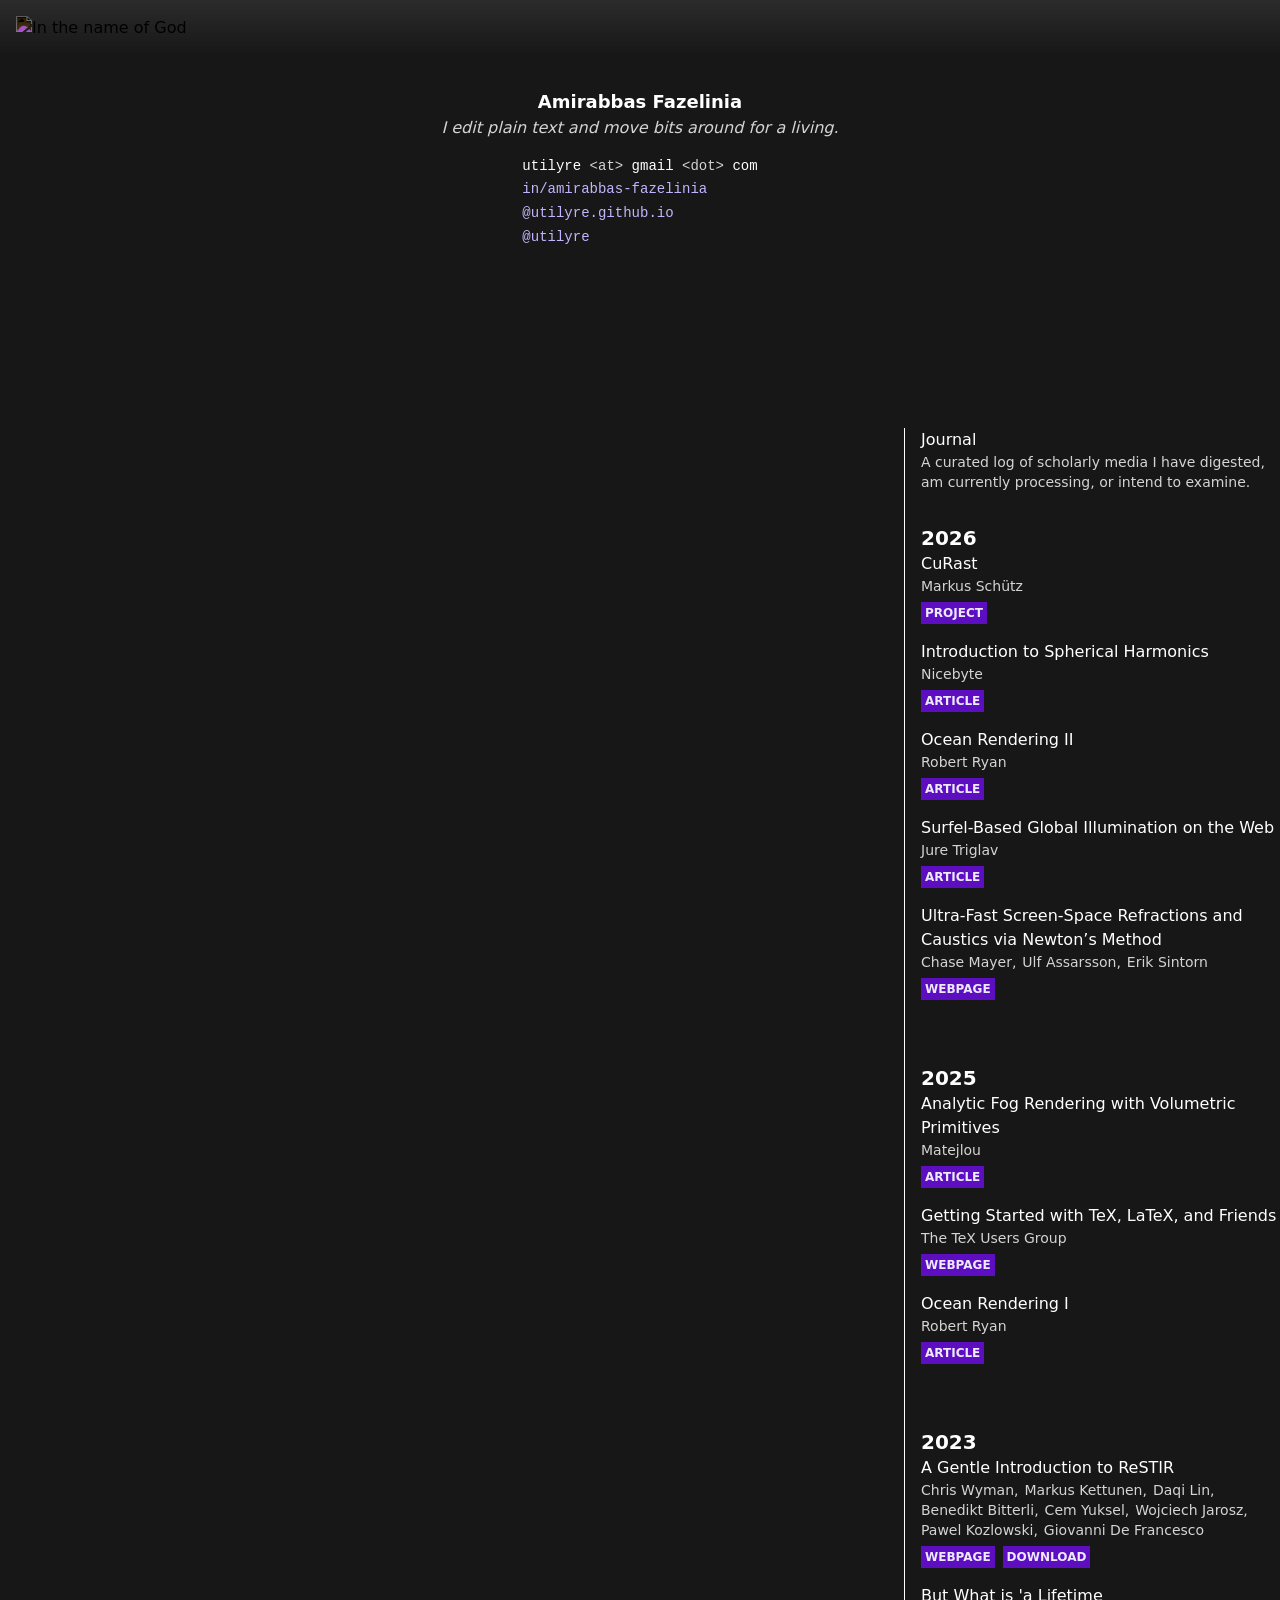
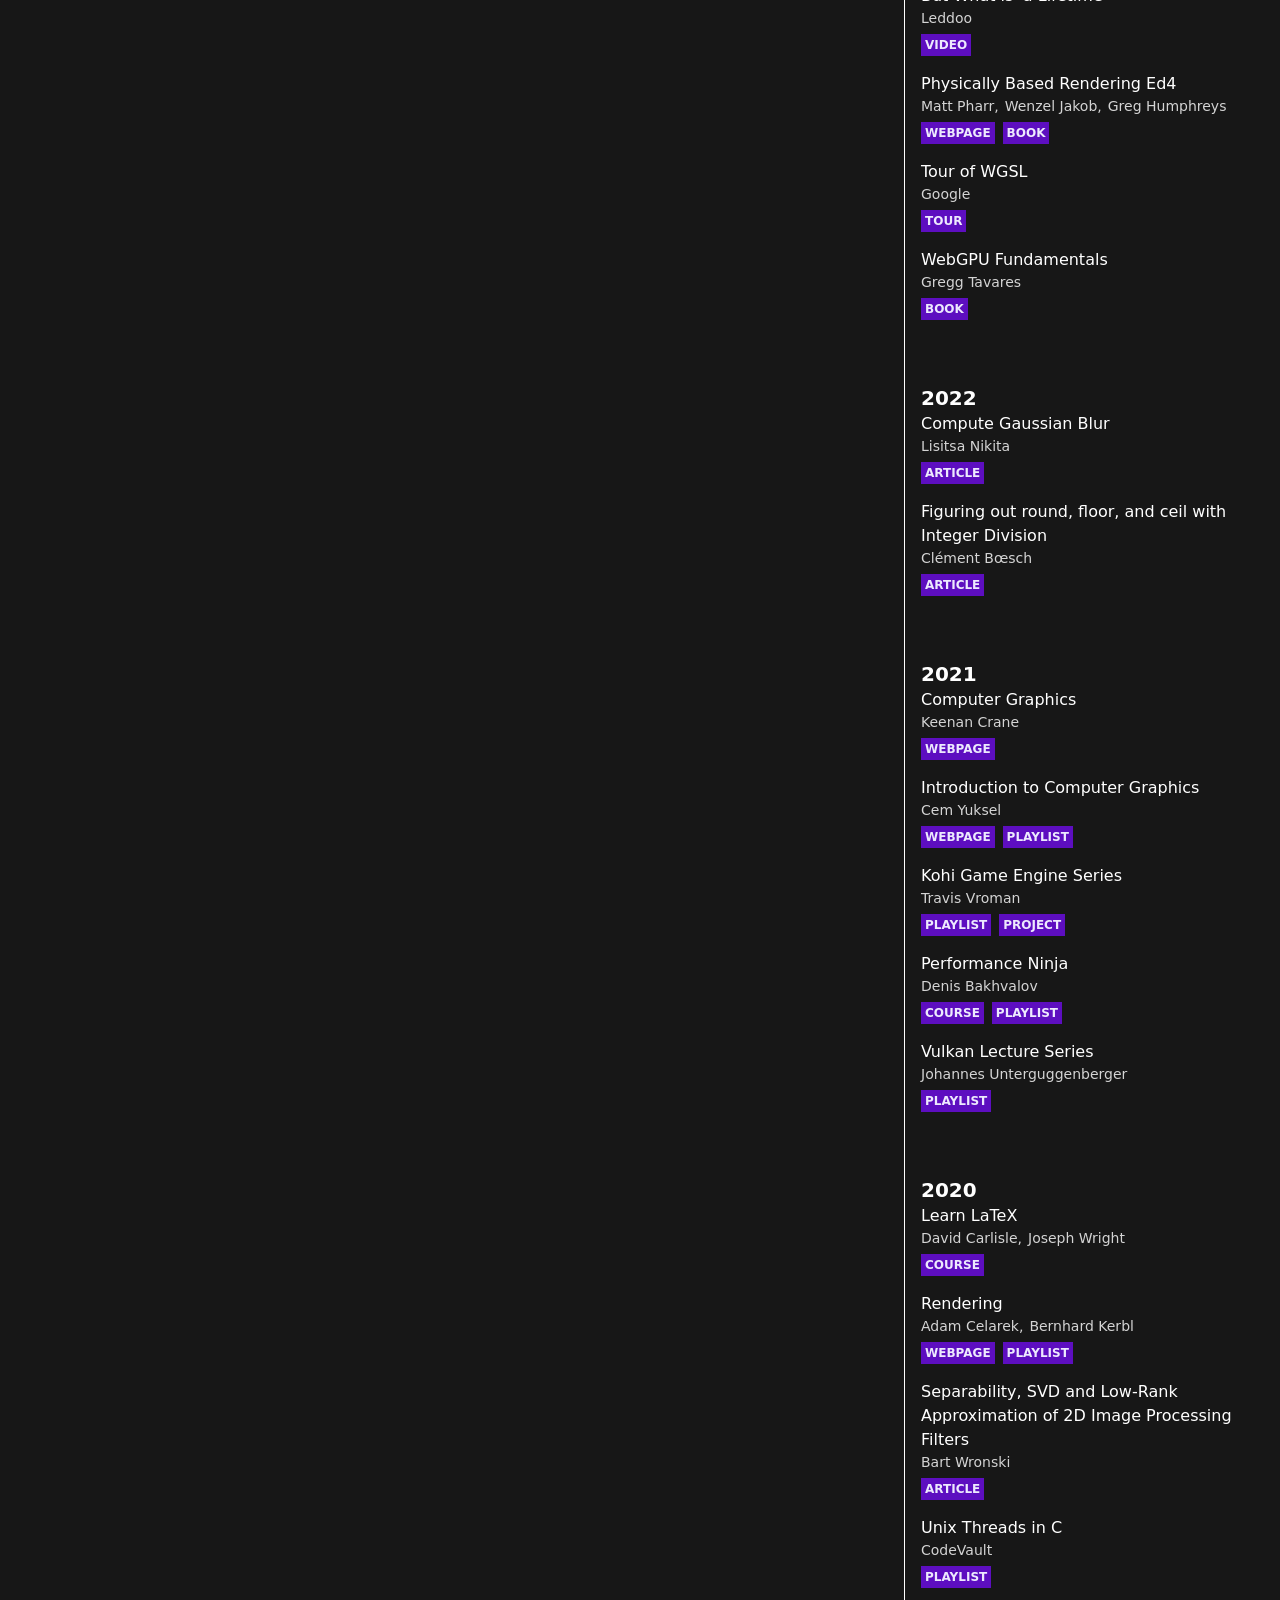
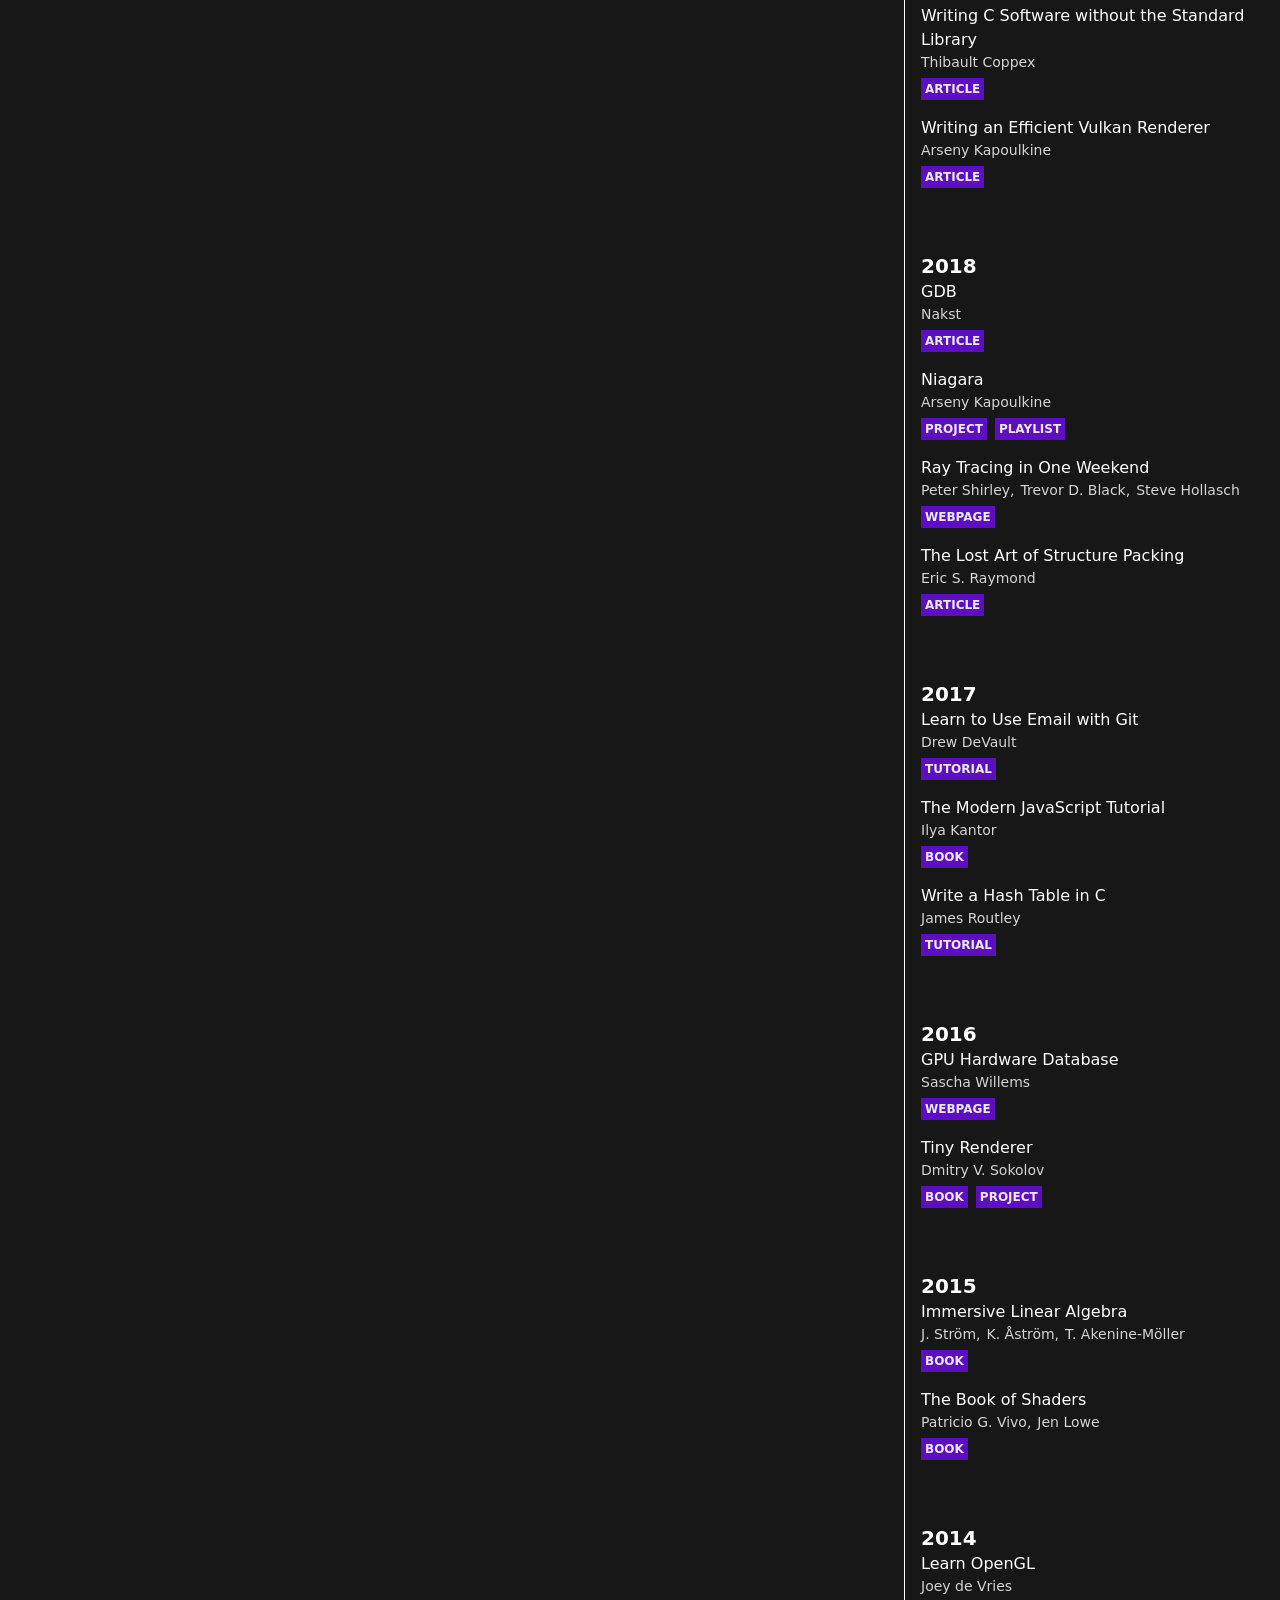
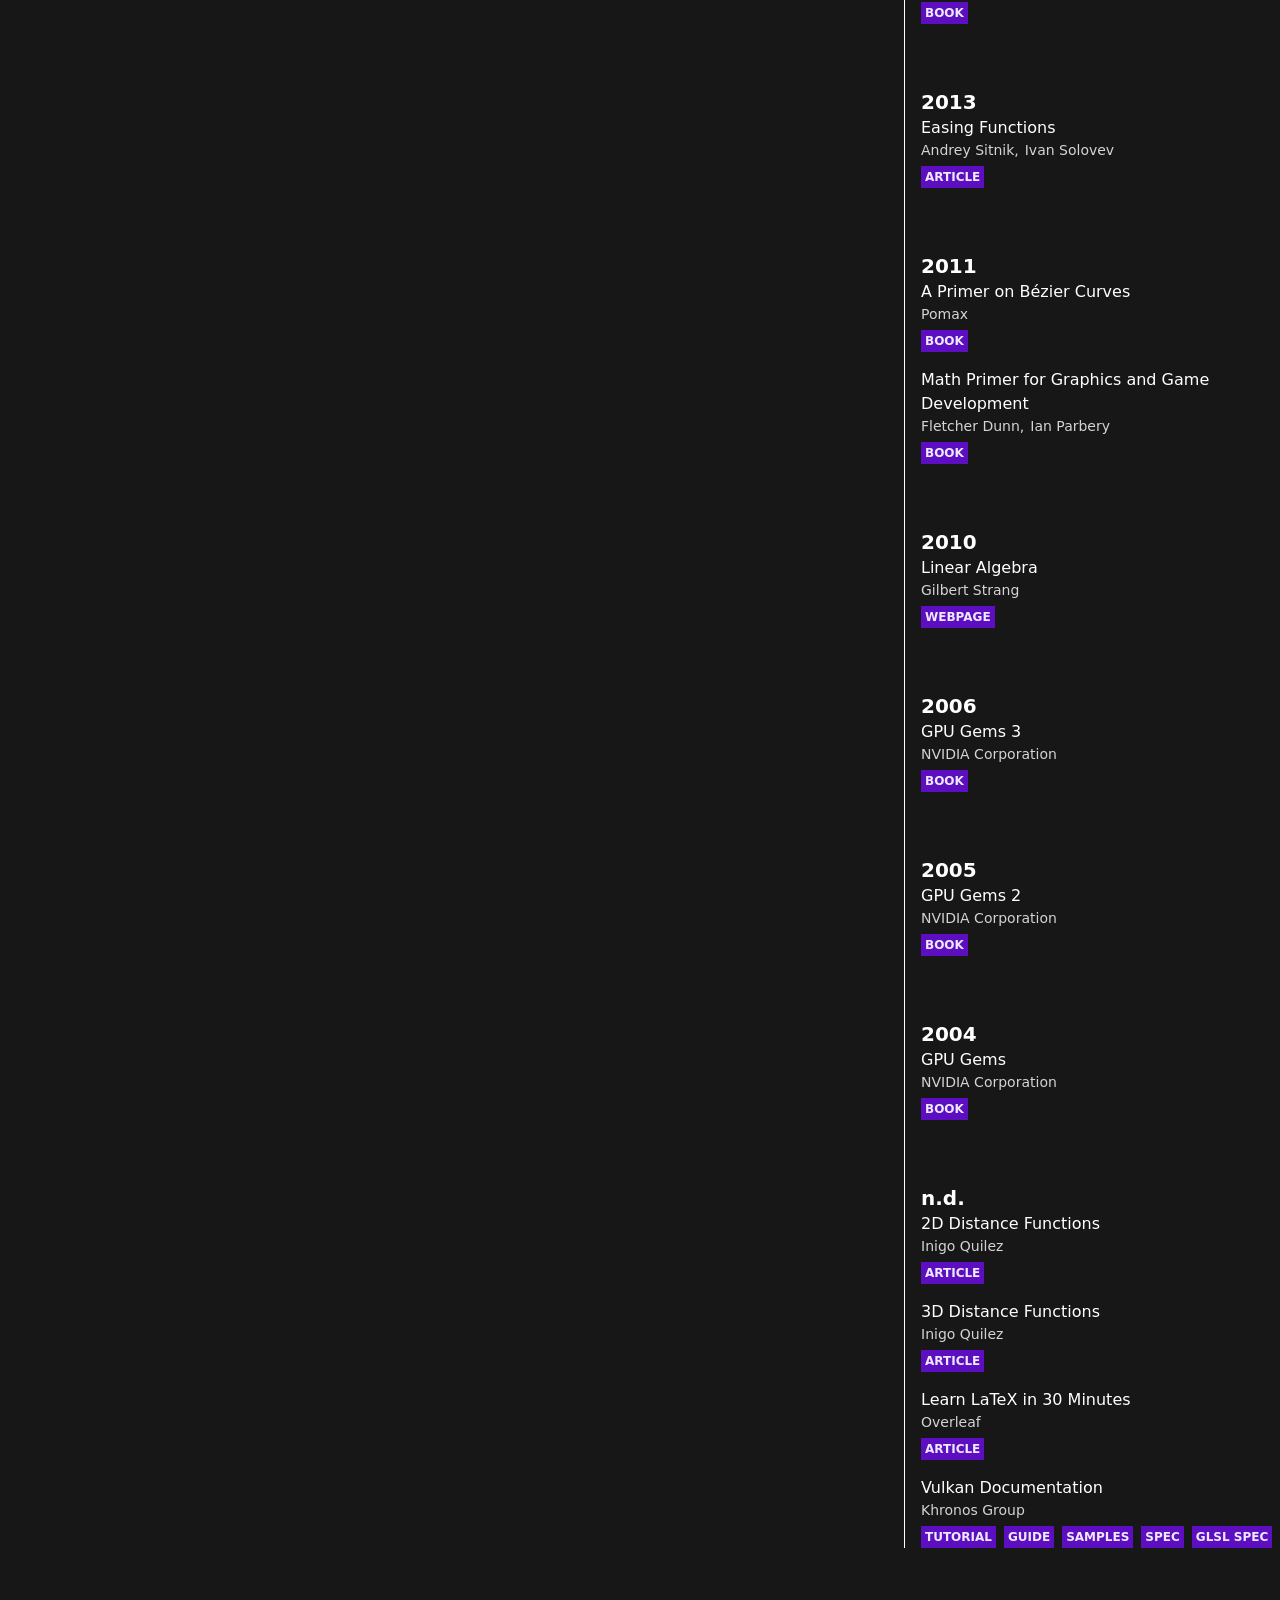
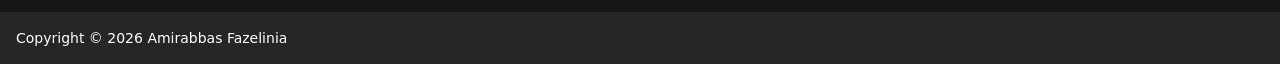
==== commit 386a244c: "it works" ====
--- a/public/index.html
+++ b/public/index.html
@@ -1,1798 +1,2 @@
-<!DOCTYPE html>
-<html lang="en">
-  <head>
-    <meta charset="UTF-8" />
-    <meta http-equiv="X-UA-Compatible" content="IE=edge" />
-    <meta name="viewport" content="width=device-width, initial-scale=1.0" />
-
-    <!-- <link rel="icon" type="image/x-icon" href="/favicon.ico" /> -->
-    <link rel="stylesheet" href="/tw.css" />
-
-    <title>Home | Amirabbas Fazelinia</title>
-  </head>
-
-  <body class="bg-neutral-900">
-    <img
-      src="/bismilah.svg"
-      alt="In the name of God"
-      class="invert p-4 bg-linear-to-b from-neutral-300 to-transparent select-none"
-    >
-
-    <div class="h-8"></div>
-
-    <header class="px-8">
-      <h1 class="text-center font-bold text-lg">Amirabbas Fazelinia</h1>
-      <p class="italic text-center text-neutral-300">I edit plain text and move bits around for a living.</p>
-    </header>
-
-    <div class="h-4"></div>
-
-    <nav class="flex flex-col items-center">
-      <ul
-        class=""
-      >
-        <li class="font-mono text-sm">
-          utilyre
-          <span class="text-neutral-300">&lt;at&gt;</span>
-          gmail
-          <span class="text-neutral-300">&lt;dot&gt;</span>
-          com
-        </li>
-        <li>
-          <a
-            href="https://linkedin.com/in/amirabbas-fazelinia"
-            target="_blank"
-            class="font-mono text-sm text-violet-300 underline md:no-underline md:hover:underline underline-offset-2"
-          >
-            in/amirabbas-fazelinia
-          </a>
-        </li>
-        <li>
-          <a
-            href="https://bsky.app/profile/utilyre.github.io"
-            target="_blank"
-            class="font-mono text-sm text-violet-300 underline md:no-underline md:hover:underline underline-offset-2"
-          >
-            @utilyre.github.io
-          </a>
-        </li>
-        <li>
-          <a
-            href="https://github.com/utilyre"
-            target="_blank"
-            class="font-mono text-sm text-violet-300 underline md:no-underline md:hover:underline underline-offset-2"
-          >
-            @utilyre
-          </a>
-        </li>
-      </ul>
-    </nav>
-
-    <div class="h-[20dvh]"></div>
-
-    <div class="grid grid-cols-1 md:grid-cols-3 gap-16">
-      <main class="md:col-span-2">
-        <!-- TBD -->
-      </main>
-
-      <aside>
-        <article class="border-l ml-2 pl-4">
-  <header>
-    <h2>Journal</h2>
-    <p class="text-sm text-neutral-300">
-      A curated log of scholarly media I have digested, am currently processing,
-      or intend to examine.
-    </p>
-  </header>
-
-  <div class="h-8"></div>
-
-  <div class="flex flex-col gap-16">
-    
-      
-<section>
-  <h3 class="text-xl font-bold">
-    
-      <time datetime="2026">2026</time>
-    
-  </h3>
-
-  <div class="flex flex-col gap-4">
-    
-      
-<article>
-  <h4>CuRast</h4>
-
-  <ul class="flex flex-wrap gap-x-1.5">
-    
-      <li class="after:content-[','] last:after:content-none text-sm text-neutral-300">Markus Schütz</li>
-    
-  </ul>
-
-  <ul class="flex flex-wrap gap-2 pt-1">
-    
-      <li>
-        <a
-          href="https://github.com/m-schuetz/CuRast"
-          target="_blank"
-          class="bg-violet-800 text-violet-100 p-1 text-xs font-bold uppercase"
-        >
-          project
-        </a>
-      </li>
-    
-  </ul>
-</article>
-
-    
-      
-<article>
-  <h4>Introduction to Spherical Harmonics</h4>
-
-  <ul class="flex flex-wrap gap-x-1.5">
-    
-      <li class="after:content-[','] last:after:content-none text-sm text-neutral-300">Nicebyte</li>
-    
-  </ul>
-
-  <ul class="flex flex-wrap gap-2 pt-1">
-    
-      <li>
-        <a
-          href="https://gpfault.net/posts/sph.html"
-          target="_blank"
-          class="bg-violet-800 text-violet-100 p-1 text-xs font-bold uppercase"
-        >
-          article
-        </a>
-      </li>
-    
-  </ul>
-</article>
-
-    
-      
-<article>
-  <h4>Ocean Rendering II</h4>
-
-  <ul class="flex flex-wrap gap-x-1.5">
-    
-      <li class="after:content-[','] last:after:content-none text-sm text-neutral-300">Robert Ryan</li>
-    
-  </ul>
-
-  <ul class="flex flex-wrap gap-2 pt-1">
-    
-      <li>
-        <a
-          href="https://rtryan98.github.io/2026/03/22/ocean-rendering-part-2"
-          target="_blank"
-          class="bg-violet-800 text-violet-100 p-1 text-xs font-bold uppercase"
-        >
-          article
-        </a>
-      </li>
-    
-  </ul>
-</article>
-
-    
-      
-<article>
-  <h4>Surfel-Based Global Illumination on the Web</h4>
-
-  <ul class="flex flex-wrap gap-x-1.5">
-    
-      <li class="after:content-[','] last:after:content-none text-sm text-neutral-300">Jure Triglav</li>
-    
-  </ul>
-
-  <ul class="flex flex-wrap gap-2 pt-1">
-    
-      <li>
-        <a
-          href="https://juretriglav.si/surfel-based-global-illumination-on-the-web"
-          target="_blank"
-          class="bg-violet-800 text-violet-100 p-1 text-xs font-bold uppercase"
-        >
-          article
-        </a>
-      </li>
-    
-  </ul>
-</article>
-
-    
-      
-<article>
-  <h4>Ultra-Fast Screen-Space Refractions and Caustics via Newton’s Method</h4>
-
-  <ul class="flex flex-wrap gap-x-1.5">
-    
-      <li class="after:content-[','] last:after:content-none text-sm text-neutral-300">Chase Mayer</li>
-    
-      <li class="after:content-[','] last:after:content-none text-sm text-neutral-300">Ulf Assarsson</li>
-    
-      <li class="after:content-[','] last:after:content-none text-sm text-neutral-300">Erik Sintorn</li>
-    
-  </ul>
-
-  <ul class="flex flex-wrap gap-2 pt-1">
-    
-      <li>
-        <a
-          href="https://jcgt.org/published/0015/01/03"
-          target="_blank"
-          class="bg-violet-800 text-violet-100 p-1 text-xs font-bold uppercase"
-        >
-          webpage
-        </a>
-      </li>
-    
-  </ul>
-</article>
-
-    
-  </div>
-</section>
-
-    
-      
-<section>
-  <h3 class="text-xl font-bold">
-    
-      <time datetime="2025">2025</time>
-    
-  </h3>
-
-  <div class="flex flex-col gap-4">
-    
-      
-<article>
-  <h4>Analytic Fog Rendering with Volumetric Primitives</h4>
-
-  <ul class="flex flex-wrap gap-x-1.5">
-    
-      <li class="after:content-[','] last:after:content-none text-sm text-neutral-300">Matejlou</li>
-    
-  </ul>
-
-  <ul class="flex flex-wrap gap-2 pt-1">
-    
-      <li>
-        <a
-          href="https://matejlou.blog/2025/02/11/analytic-fog-rendering-with-volumetric-primitives"
-          target="_blank"
-          class="bg-violet-800 text-violet-100 p-1 text-xs font-bold uppercase"
-        >
-          article
-        </a>
-      </li>
-    
-  </ul>
-</article>
-
-    
-      
-<article>
-  <h4>Getting Started with TeX, LaTeX, and Friends</h4>
-
-  <ul class="flex flex-wrap gap-x-1.5">
-    
-      <li class="after:content-[','] last:after:content-none text-sm text-neutral-300">The TeX Users Group</li>
-    
-  </ul>
-
-  <ul class="flex flex-wrap gap-2 pt-1">
-    
-      <li>
-        <a
-          href="https://tug.org/begin"
-          target="_blank"
-          class="bg-violet-800 text-violet-100 p-1 text-xs font-bold uppercase"
-        >
-          webpage
-        </a>
-      </li>
-    
-  </ul>
-</article>
-
-    
-      
-<article>
-  <h4>Ocean Rendering I</h4>
-
-  <ul class="flex flex-wrap gap-x-1.5">
-    
-      <li class="after:content-[','] last:after:content-none text-sm text-neutral-300">Robert Ryan</li>
-    
-  </ul>
-
-  <ul class="flex flex-wrap gap-2 pt-1">
-    
-      <li>
-        <a
-          href="https://rtryan98.github.io/2025/10/04/ocean-rendering-part-1"
-          target="_blank"
-          class="bg-violet-800 text-violet-100 p-1 text-xs font-bold uppercase"
-        >
-          article
-        </a>
-      </li>
-    
-  </ul>
-</article>
-
-    
-  </div>
-</section>
-
-    
-      
-<section>
-  <h3 class="text-xl font-bold">
-    
-      <time datetime="2023">2023</time>
-    
-  </h3>
-
-  <div class="flex flex-col gap-4">
-    
-      
-<article>
-  <h4>A Gentle Introduction to ReSTIR</h4>
-
-  <ul class="flex flex-wrap gap-x-1.5">
-    
-      <li class="after:content-[','] last:after:content-none text-sm text-neutral-300">Chris Wyman</li>
-    
-      <li class="after:content-[','] last:after:content-none text-sm text-neutral-300">Markus Kettunen</li>
-    
-      <li class="after:content-[','] last:after:content-none text-sm text-neutral-300">Daqi Lin</li>
-    
-      <li class="after:content-[','] last:after:content-none text-sm text-neutral-300">Benedikt Bitterli</li>
-    
-      <li class="after:content-[','] last:after:content-none text-sm text-neutral-300">Cem Yuksel</li>
-    
-      <li class="after:content-[','] last:after:content-none text-sm text-neutral-300">Wojciech Jarosz</li>
-    
-      <li class="after:content-[','] last:after:content-none text-sm text-neutral-300">Pawel Kozlowski</li>
-    
-      <li class="after:content-[','] last:after:content-none text-sm text-neutral-300">Giovanni De Francesco</li>
-    
-  </ul>
-
-  <ul class="flex flex-wrap gap-2 pt-1">
-    
-      <li>
-        <a
-          href="https://intro-to-restir.cwyman.org"
-          target="_blank"
-          class="bg-violet-800 text-violet-100 p-1 text-xs font-bold uppercase"
-        >
-          webpage
-        </a>
-      </li>
-    
-      <li>
-        <a
-          href="https://dl.acm.org/doi/10.1145/3587423.3595511"
-          target="_blank"
-          class="bg-violet-800 text-violet-100 p-1 text-xs font-bold uppercase"
-        >
-          download
-        </a>
-      </li>
-    
-  </ul>
-</article>
-
-    
-      
-<article>
-  <h4>But What is 'a Lifetime</h4>
-
-  <ul class="flex flex-wrap gap-x-1.5">
-    
-      <li class="after:content-[','] last:after:content-none text-sm text-neutral-300">Leddoo</li>
-    
-  </ul>
-
-  <ul class="flex flex-wrap gap-2 pt-1">
-    
-      <li>
-        <a
-          href="https://youtu.be/gRAVZv7V91Q"
-          target="_blank"
-          class="bg-violet-800 text-violet-100 p-1 text-xs font-bold uppercase"
-        >
-          video
-        </a>
-      </li>
-    
-  </ul>
-</article>
-
-    
-      
-<article>
-  <h4>Physically Based Rendering Ed4</h4>
-
-  <ul class="flex flex-wrap gap-x-1.5">
-    
-      <li class="after:content-[','] last:after:content-none text-sm text-neutral-300">Matt Pharr</li>
-    
-      <li class="after:content-[','] last:after:content-none text-sm text-neutral-300">Wenzel Jakob</li>
-    
-      <li class="after:content-[','] last:after:content-none text-sm text-neutral-300">Greg Humphreys</li>
-    
-  </ul>
-
-  <ul class="flex flex-wrap gap-2 pt-1">
-    
-      <li>
-        <a
-          href="https://pbrt.org"
-          target="_blank"
-          class="bg-violet-800 text-violet-100 p-1 text-xs font-bold uppercase"
-        >
-          webpage
-        </a>
-      </li>
-    
-      <li>
-        <a
-          href="https://pbr-book.org/4ed"
-          target="_blank"
-          class="bg-violet-800 text-violet-100 p-1 text-xs font-bold uppercase"
-        >
-          book
-        </a>
-      </li>
-    
-  </ul>
-</article>
-
-    
-      
-<article>
-  <h4>Tour of WGSL</h4>
-
-  <ul class="flex flex-wrap gap-x-1.5">
-    
-      <li class="after:content-[','] last:after:content-none text-sm text-neutral-300">Google</li>
-    
-  </ul>
-
-  <ul class="flex flex-wrap gap-2 pt-1">
-    
-      <li>
-        <a
-          href="https://google.github.io/tour-of-wgsl"
-          target="_blank"
-          class="bg-violet-800 text-violet-100 p-1 text-xs font-bold uppercase"
-        >
-          tour
-        </a>
-      </li>
-    
-  </ul>
-</article>
-
-    
-      
-<article>
-  <h4>WebGPU Fundamentals</h4>
-
-  <ul class="flex flex-wrap gap-x-1.5">
-    
-      <li class="after:content-[','] last:after:content-none text-sm text-neutral-300">Gregg Tavares</li>
-    
-  </ul>
-
-  <ul class="flex flex-wrap gap-2 pt-1">
-    
-      <li>
-        <a
-          href="https://webgpufundamentals.org"
-          target="_blank"
-          class="bg-violet-800 text-violet-100 p-1 text-xs font-bold uppercase"
-        >
-          book
-        </a>
-      </li>
-    
-  </ul>
-</article>
-
-    
-  </div>
-</section>
-
-    
-      
-<section>
-  <h3 class="text-xl font-bold">
-    
-      <time datetime="2022">2022</time>
-    
-  </h3>
-
-  <div class="flex flex-col gap-4">
-    
-      
-<article>
-  <h4>Compute Gaussian Blur</h4>
-
-  <ul class="flex flex-wrap gap-x-1.5">
-    
-      <li class="after:content-[','] last:after:content-none text-sm text-neutral-300">Lisitsa Nikita</li>
-    
-  </ul>
-
-  <ul class="flex flex-wrap gap-2 pt-1">
-    
-      <li>
-        <a
-          href="https://lisyarus.github.io/blog/posts/compute-blur"
-          target="_blank"
-          class="bg-violet-800 text-violet-100 p-1 text-xs font-bold uppercase"
-        >
-          article
-        </a>
-      </li>
-    
-  </ul>
-</article>
-
-    
-      
-<article>
-  <h4>Figuring out round, floor, and ceil with Integer Division</h4>
-
-  <ul class="flex flex-wrap gap-x-1.5">
-    
-      <li class="after:content-[','] last:after:content-none text-sm text-neutral-300">Clément Bœsch</li>
-    
-  </ul>
-
-  <ul class="flex flex-wrap gap-2 pt-1">
-    
-      <li>
-        <a
-          href="https://blog.pkh.me/p/36-figuring-out-round%2C-floor-and-ceil-with-integer-division.html"
-          target="_blank"
-          class="bg-violet-800 text-violet-100 p-1 text-xs font-bold uppercase"
-        >
-          article
-        </a>
-      </li>
-    
-  </ul>
-</article>
-
-    
-  </div>
-</section>
-
-    
-      
-<section>
-  <h3 class="text-xl font-bold">
-    
-      <time datetime="2021">2021</time>
-    
-  </h3>
-
-  <div class="flex flex-col gap-4">
-    
-      
-<article>
-  <h4>Computer Graphics</h4>
-
-  <ul class="flex flex-wrap gap-x-1.5">
-    
-      <li class="after:content-[','] last:after:content-none text-sm text-neutral-300">Keenan Crane</li>
-    
-  </ul>
-
-  <ul class="flex flex-wrap gap-2 pt-1">
-    
-      <li>
-        <a
-          href="https://15462.courses.cs.cmu.edu/fall2021"
-          target="_blank"
-          class="bg-violet-800 text-violet-100 p-1 text-xs font-bold uppercase"
-        >
-          webpage
-        </a>
-      </li>
-    
-  </ul>
-</article>
-
-    
-      
-<article>
-  <h4>Introduction to Computer Graphics</h4>
-
-  <ul class="flex flex-wrap gap-x-1.5">
-    
-      <li class="after:content-[','] last:after:content-none text-sm text-neutral-300">Cem Yuksel</li>
-    
-  </ul>
-
-  <ul class="flex flex-wrap gap-2 pt-1">
-    
-      <li>
-        <a
-          href="https://youtu.be/playlist?list=PLplnkTzzqsZTfYh4UbhLGpI5kGd5oW_Hh"
-          target="_blank"
-          class="bg-violet-800 text-violet-100 p-1 text-xs font-bold uppercase"
-        >
-          playlist
-        </a>
-      </li>
-    
-      <li>
-        <a
-          href="https://graphics.cs.utah.edu/courses/cs4600/fall2021"
-          target="_blank"
-          class="bg-violet-800 text-violet-100 p-1 text-xs font-bold uppercase"
-        >
-          webpage
-        </a>
-      </li>
-    
-  </ul>
-</article>
-
-    
-      
-<article>
-  <h4>Kohi Game Engine Series</h4>
-
-  <ul class="flex flex-wrap gap-x-1.5">
-    
-      <li class="after:content-[','] last:after:content-none text-sm text-neutral-300">Travis Vroman</li>
-    
-  </ul>
-
-  <ul class="flex flex-wrap gap-2 pt-1">
-    
-      <li>
-        <a
-          href="https://youtube.com/playlist?list=PLv8Ddw9K0JPg1BEO-RS-0MYs423cvLVtj"
-          target="_blank"
-          class="bg-violet-800 text-violet-100 p-1 text-xs font-bold uppercase"
-        >
-          playlist
-        </a>
-      </li>
-    
-      <li>
-        <a
-          href="https://github.com/travisvroman/kohi"
-          target="_blank"
-          class="bg-violet-800 text-violet-100 p-1 text-xs font-bold uppercase"
-        >
-          project
-        </a>
-      </li>
-    
-  </ul>
-</article>
-
-    
-      
-<article>
-  <h4>Performance Ninja</h4>
-
-  <ul class="flex flex-wrap gap-x-1.5">
-    
-      <li class="after:content-[','] last:after:content-none text-sm text-neutral-300">Denis Bakhvalov</li>
-    
-  </ul>
-
-  <ul class="flex flex-wrap gap-2 pt-1">
-    
-      <li>
-        <a
-          href="https://youtube.com/playlist?list=PLRWO2AL1QAV6bJAU2kgB4xfodGID43Y5d"
-          target="_blank"
-          class="bg-violet-800 text-violet-100 p-1 text-xs font-bold uppercase"
-        >
-          playlist
-        </a>
-      </li>
-    
-      <li>
-        <a
-          href="https://github.com/dendibakh/perf-ninja"
-          target="_blank"
-          class="bg-violet-800 text-violet-100 p-1 text-xs font-bold uppercase"
-        >
-          course
-        </a>
-      </li>
-    
-  </ul>
-</article>
-
-    
-      
-<article>
-  <h4>Vulkan Lecture Series</h4>
-
-  <ul class="flex flex-wrap gap-x-1.5">
-    
-      <li class="after:content-[','] last:after:content-none text-sm text-neutral-300">Johannes Unterguggenberger</li>
-    
-  </ul>
-
-  <ul class="flex flex-wrap gap-2 pt-1">
-    
-      <li>
-        <a
-          href="https://youtube.com/playlist?list=PLmIqTlJ6KsE1Jx5HV4sd2jOe3V1KMHHgn"
-          target="_blank"
-          class="bg-violet-800 text-violet-100 p-1 text-xs font-bold uppercase"
-        >
-          playlist
-        </a>
-      </li>
-    
-  </ul>
-</article>
-
-    
-  </div>
-</section>
-
-    
-      
-<section>
-  <h3 class="text-xl font-bold">
-    
-      <time datetime="2020">2020</time>
-    
-  </h3>
-
-  <div class="flex flex-col gap-4">
-    
-      
-<article>
-  <h4>Learn LaTeX</h4>
-
-  <ul class="flex flex-wrap gap-x-1.5">
-    
-      <li class="after:content-[','] last:after:content-none text-sm text-neutral-300">David Carlisle</li>
-    
-      <li class="after:content-[','] last:after:content-none text-sm text-neutral-300">Joseph Wright</li>
-    
-  </ul>
-
-  <ul class="flex flex-wrap gap-2 pt-1">
-    
-      <li>
-        <a
-          href="https://learnlatex.org"
-          target="_blank"
-          class="bg-violet-800 text-violet-100 p-1 text-xs font-bold uppercase"
-        >
-          course
-        </a>
-      </li>
-    
-  </ul>
-</article>
-
-    
-      
-<article>
-  <h4>Rendering</h4>
-
-  <ul class="flex flex-wrap gap-x-1.5">
-    
-      <li class="after:content-[','] last:after:content-none text-sm text-neutral-300">Adam Celarek</li>
-    
-      <li class="after:content-[','] last:after:content-none text-sm text-neutral-300">Bernhard Kerbl</li>
-    
-  </ul>
-
-  <ul class="flex flex-wrap gap-2 pt-1">
-    
-      <li>
-        <a
-          href="https://cg.tuwien.ac.at/courses/Rendering/VU.SS2020.html"
-          target="_blank"
-          class="bg-violet-800 text-violet-100 p-1 text-xs font-bold uppercase"
-        >
-          webpage
-        </a>
-      </li>
-    
-      <li>
-        <a
-          href="https://youtube.com/playlist?list=PLmIqTlJ6KsE3e8SQowQ-DjD1eZkBA_Xb9"
-          target="_blank"
-          class="bg-violet-800 text-violet-100 p-1 text-xs font-bold uppercase"
-        >
-          playlist
-        </a>
-      </li>
-    
-  </ul>
-</article>
-
-    
-      
-<article>
-  <h4>Separability, SVD and Low-Rank Approximation of 2D Image Processing Filters</h4>
-
-  <ul class="flex flex-wrap gap-x-1.5">
-    
-      <li class="after:content-[','] last:after:content-none text-sm text-neutral-300">Bart Wronski</li>
-    
-  </ul>
-
-  <ul class="flex flex-wrap gap-2 pt-1">
-    
-      <li>
-        <a
-          href="https://bartwronski.com/2020/02/03/separate-your-filters-svd-and-low-rank-approximation-of-image-filters"
-          target="_blank"
-          class="bg-violet-800 text-violet-100 p-1 text-xs font-bold uppercase"
-        >
-          article
-        </a>
-      </li>
-    
-  </ul>
-</article>
-
-    
-      
-<article>
-  <h4>Unix Threads in C</h4>
-
-  <ul class="flex flex-wrap gap-x-1.5">
-    
-      <li class="after:content-[','] last:after:content-none text-sm text-neutral-300">CodeVault</li>
-    
-  </ul>
-
-  <ul class="flex flex-wrap gap-2 pt-1">
-    
-      <li>
-        <a
-          href="https://youtube.com/playlist?list=PLfqABt5AS4FmuQf70psXrsMLEDQXNkLq2"
-          target="_blank"
-          class="bg-violet-800 text-violet-100 p-1 text-xs font-bold uppercase"
-        >
-          playlist
-        </a>
-      </li>
-    
-  </ul>
-</article>
-
-    
-      
-<article>
-  <h4>Writing C Software without the Standard Library</h4>
-
-  <ul class="flex flex-wrap gap-x-1.5">
-    
-      <li class="after:content-[','] last:after:content-none text-sm text-neutral-300">Thibault Coppex</li>
-    
-  </ul>
-
-  <ul class="flex flex-wrap gap-2 pt-1">
-    
-      <li>
-        <a
-          href="https://gist.github.com/tcoppex/443d1dd45f873d96260195d6431b0989"
-          target="_blank"
-          class="bg-violet-800 text-violet-100 p-1 text-xs font-bold uppercase"
-        >
-          article
-        </a>
-      </li>
-    
-  </ul>
-</article>
-
-    
-      
-<article>
-  <h4>Writing an Efficient Vulkan Renderer</h4>
-
-  <ul class="flex flex-wrap gap-x-1.5">
-    
-      <li class="after:content-[','] last:after:content-none text-sm text-neutral-300">Arseny Kapoulkine</li>
-    
-  </ul>
-
-  <ul class="flex flex-wrap gap-2 pt-1">
-    
-      <li>
-        <a
-          href="https://zeux.io/2020/02/27/writing-an-efficient-vulkan-renderer"
-          target="_blank"
-          class="bg-violet-800 text-violet-100 p-1 text-xs font-bold uppercase"
-        >
-          article
-        </a>
-      </li>
-    
-  </ul>
-</article>
-
-    
-  </div>
-</section>
-
-    
-      
-<section>
-  <h3 class="text-xl font-bold">
-    
-      <time datetime="2018">2018</time>
-    
-  </h3>
-
-  <div class="flex flex-col gap-4">
-    
-      
-<article>
-  <h4>GDB</h4>
-
-  <ul class="flex flex-wrap gap-x-1.5">
-    
-      <li class="after:content-[','] last:after:content-none text-sm text-neutral-300">Nakst</li>
-    
-  </ul>
-
-  <ul class="flex flex-wrap gap-2 pt-1">
-    
-      <li>
-        <a
-          href="https://handmade.network/forums/articles/t/2883-gdb"
-          target="_blank"
-          class="bg-violet-800 text-violet-100 p-1 text-xs font-bold uppercase"
-        >
-          article
-        </a>
-      </li>
-    
-  </ul>
-</article>
-
-    
-      
-<article>
-  <h4>Niagara</h4>
-
-  <ul class="flex flex-wrap gap-x-1.5">
-    
-      <li class="after:content-[','] last:after:content-none text-sm text-neutral-300">Arseny Kapoulkine</li>
-    
-  </ul>
-
-  <ul class="flex flex-wrap gap-2 pt-1">
-    
-      <li>
-        <a
-          href="https://github.com/zeux/niagara"
-          target="_blank"
-          class="bg-violet-800 text-violet-100 p-1 text-xs font-bold uppercase"
-        >
-          project
-        </a>
-      </li>
-    
-      <li>
-        <a
-          href="https://youtube.com/playlist?list=PL0JVLUVCkk-l7CWCn3-cdftR0oajugYvd"
-          target="_blank"
-          class="bg-violet-800 text-violet-100 p-1 text-xs font-bold uppercase"
-        >
-          playlist
-        </a>
-      </li>
-    
-  </ul>
-</article>
-
-    
-      
-<article>
-  <h4>Ray Tracing in One Weekend</h4>
-
-  <ul class="flex flex-wrap gap-x-1.5">
-    
-      <li class="after:content-[','] last:after:content-none text-sm text-neutral-300">Peter Shirley</li>
-    
-      <li class="after:content-[','] last:after:content-none text-sm text-neutral-300">Trevor D. Black</li>
-    
-      <li class="after:content-[','] last:after:content-none text-sm text-neutral-300">Steve Hollasch</li>
-    
-  </ul>
-
-  <ul class="flex flex-wrap gap-2 pt-1">
-    
-      <li>
-        <a
-          href="https://raytracing.github.io"
-          target="_blank"
-          class="bg-violet-800 text-violet-100 p-1 text-xs font-bold uppercase"
-        >
-          webpage
-        </a>
-      </li>
-    
-  </ul>
-</article>
-
-    
-      
-<article>
-  <h4>The Lost Art of Structure Packing</h4>
-
-  <ul class="flex flex-wrap gap-x-1.5">
-    
-      <li class="after:content-[','] last:after:content-none text-sm text-neutral-300">Eric S. Raymond</li>
-    
-  </ul>
-
-  <ul class="flex flex-wrap gap-2 pt-1">
-    
-      <li>
-        <a
-          href="http://catb.org/esr/structure-packing"
-          target="_blank"
-          class="bg-violet-800 text-violet-100 p-1 text-xs font-bold uppercase"
-        >
-          article
-        </a>
-      </li>
-    
-  </ul>
-</article>
-
-    
-  </div>
-</section>
-
-    
-      
-<section>
-  <h3 class="text-xl font-bold">
-    
-      <time datetime="2017">2017</time>
-    
-  </h3>
-
-  <div class="flex flex-col gap-4">
-    
-      
-<article>
-  <h4>Learn to Use Email with Git</h4>
-
-  <ul class="flex flex-wrap gap-x-1.5">
-    
-      <li class="after:content-[','] last:after:content-none text-sm text-neutral-300">Drew DeVault</li>
-    
-  </ul>
-
-  <ul class="flex flex-wrap gap-2 pt-1">
-    
-      <li>
-        <a
-          href="https://git-send-email.io"
-          target="_blank"
-          class="bg-violet-800 text-violet-100 p-1 text-xs font-bold uppercase"
-        >
-          tutorial
-        </a>
-      </li>
-    
-  </ul>
-</article>
-
-    
-      
-<article>
-  <h4>The Modern JavaScript Tutorial</h4>
-
-  <ul class="flex flex-wrap gap-x-1.5">
-    
-      <li class="after:content-[','] last:after:content-none text-sm text-neutral-300">Ilya Kantor</li>
-    
-  </ul>
-
-  <ul class="flex flex-wrap gap-2 pt-1">
-    
-      <li>
-        <a
-          href="https://javascript.info"
-          target="_blank"
-          class="bg-violet-800 text-violet-100 p-1 text-xs font-bold uppercase"
-        >
-          book
-        </a>
-      </li>
-    
-  </ul>
-</article>
-
-    
-      
-<article>
-  <h4>Write a Hash Table in C</h4>
-
-  <ul class="flex flex-wrap gap-x-1.5">
-    
-      <li class="after:content-[','] last:after:content-none text-sm text-neutral-300">James Routley</li>
-    
-  </ul>
-
-  <ul class="flex flex-wrap gap-2 pt-1">
-    
-      <li>
-        <a
-          href="https://github.com/jamesroutley/write-a-hash-table"
-          target="_blank"
-          class="bg-violet-800 text-violet-100 p-1 text-xs font-bold uppercase"
-        >
-          tutorial
-        </a>
-      </li>
-    
-  </ul>
-</article>
-
-    
-  </div>
-</section>
-
-    
-      
-<section>
-  <h3 class="text-xl font-bold">
-    
-      <time datetime="2016">2016</time>
-    
-  </h3>
-
-  <div class="flex flex-col gap-4">
-    
-      
-<article>
-  <h4>GPU Hardware Database</h4>
-
-  <ul class="flex flex-wrap gap-x-1.5">
-    
-      <li class="after:content-[','] last:after:content-none text-sm text-neutral-300">Sascha Willems</li>
-    
-  </ul>
-
-  <ul class="flex flex-wrap gap-2 pt-1">
-    
-      <li>
-        <a
-          href="https://gpuinfo.org"
-          target="_blank"
-          class="bg-violet-800 text-violet-100 p-1 text-xs font-bold uppercase"
-        >
-          webpage
-        </a>
-      </li>
-    
-  </ul>
-</article>
-
-    
-      
-<article>
-  <h4>Tiny Renderer</h4>
-
-  <ul class="flex flex-wrap gap-x-1.5">
-    
-      <li class="after:content-[','] last:after:content-none text-sm text-neutral-300">Dmitry V. Sokolov</li>
-    
-  </ul>
-
-  <ul class="flex flex-wrap gap-2 pt-1">
-    
-      <li>
-        <a
-          href="https://haqr.eu/tinyrenderer"
-          target="_blank"
-          class="bg-violet-800 text-violet-100 p-1 text-xs font-bold uppercase"
-        >
-          book
-        </a>
-      </li>
-    
-      <li>
-        <a
-          href="https://github.com/ssloy/tinyrenderer"
-          target="_blank"
-          class="bg-violet-800 text-violet-100 p-1 text-xs font-bold uppercase"
-        >
-          project
-        </a>
-      </li>
-    
-  </ul>
-</article>
-
-    
-  </div>
-</section>
-
-    
-      
-<section>
-  <h3 class="text-xl font-bold">
-    
-      <time datetime="2015">2015</time>
-    
-  </h3>
-
-  <div class="flex flex-col gap-4">
-    
-      
-<article>
-  <h4>Immersive Linear Algebra</h4>
-
-  <ul class="flex flex-wrap gap-x-1.5">
-    
-      <li class="after:content-[','] last:after:content-none text-sm text-neutral-300">J. Ström</li>
-    
-      <li class="after:content-[','] last:after:content-none text-sm text-neutral-300">K. Åström</li>
-    
-      <li class="after:content-[','] last:after:content-none text-sm text-neutral-300">T. Akenine-Möller</li>
-    
-  </ul>
-
-  <ul class="flex flex-wrap gap-2 pt-1">
-    
-      <li>
-        <a
-          href="https://immersivemath.com"
-          target="_blank"
-          class="bg-violet-800 text-violet-100 p-1 text-xs font-bold uppercase"
-        >
-          book
-        </a>
-      </li>
-    
-  </ul>
-</article>
-
-    
-      
-<article>
-  <h4>The Book of Shaders</h4>
-
-  <ul class="flex flex-wrap gap-x-1.5">
-    
-      <li class="after:content-[','] last:after:content-none text-sm text-neutral-300">Patricio G. Vivo</li>
-    
-      <li class="after:content-[','] last:after:content-none text-sm text-neutral-300">Jen Lowe</li>
-    
-  </ul>
-
-  <ul class="flex flex-wrap gap-2 pt-1">
-    
-      <li>
-        <a
-          href="https://thebookofshaders.com"
-          target="_blank"
-          class="bg-violet-800 text-violet-100 p-1 text-xs font-bold uppercase"
-        >
-          book
-        </a>
-      </li>
-    
-  </ul>
-</article>
-
-    
-  </div>
-</section>
-
-    
-      
-<section>
-  <h3 class="text-xl font-bold">
-    
-      <time datetime="2014">2014</time>
-    
-  </h3>
-
-  <div class="flex flex-col gap-4">
-    
-      
-<article>
-  <h4>Learn OpenGL</h4>
-
-  <ul class="flex flex-wrap gap-x-1.5">
-    
-      <li class="after:content-[','] last:after:content-none text-sm text-neutral-300">Joey de Vries</li>
-    
-  </ul>
-
-  <ul class="flex flex-wrap gap-2 pt-1">
-    
-      <li>
-        <a
-          href="https://learnopengl.com"
-          target="_blank"
-          class="bg-violet-800 text-violet-100 p-1 text-xs font-bold uppercase"
-        >
-          book
-        </a>
-      </li>
-    
-  </ul>
-</article>
-
-    
-  </div>
-</section>
-
-    
-      
-<section>
-  <h3 class="text-xl font-bold">
-    
-      <time datetime="2013">2013</time>
-    
-  </h3>
-
-  <div class="flex flex-col gap-4">
-    
-      
-<article>
-  <h4>Easing Functions</h4>
-
-  <ul class="flex flex-wrap gap-x-1.5">
-    
-      <li class="after:content-[','] last:after:content-none text-sm text-neutral-300">Andrey Sitnik</li>
-    
-      <li class="after:content-[','] last:after:content-none text-sm text-neutral-300">Ivan Solovev</li>
-    
-  </ul>
-
-  <ul class="flex flex-wrap gap-2 pt-1">
-    
-      <li>
-        <a
-          href="https://easings.net"
-          target="_blank"
-          class="bg-violet-800 text-violet-100 p-1 text-xs font-bold uppercase"
-        >
-          article
-        </a>
-      </li>
-    
-  </ul>
-</article>
-
-    
-  </div>
-</section>
-
-    
-      
-<section>
-  <h3 class="text-xl font-bold">
-    
-      <time datetime="2011">2011</time>
-    
-  </h3>
-
-  <div class="flex flex-col gap-4">
-    
-      
-<article>
-  <h4>A Primer on Bézier Curves</h4>
-
-  <ul class="flex flex-wrap gap-x-1.5">
-    
-      <li class="after:content-[','] last:after:content-none text-sm text-neutral-300">Pomax</li>
-    
-  </ul>
-
-  <ul class="flex flex-wrap gap-2 pt-1">
-    
-      <li>
-        <a
-          href="https://pomax.github.io/bezierinfo"
-          target="_blank"
-          class="bg-violet-800 text-violet-100 p-1 text-xs font-bold uppercase"
-        >
-          book
-        </a>
-      </li>
-    
-  </ul>
-</article>
-
-    
-      
-<article>
-  <h4>Math Primer for Graphics and Game Development</h4>
-
-  <ul class="flex flex-wrap gap-x-1.5">
-    
-      <li class="after:content-[','] last:after:content-none text-sm text-neutral-300">Fletcher Dunn</li>
-    
-      <li class="after:content-[','] last:after:content-none text-sm text-neutral-300">Ian Parbery</li>
-    
-  </ul>
-
-  <ul class="flex flex-wrap gap-2 pt-1">
-    
-      <li>
-        <a
-          href="https://gamemath.com/book"
-          target="_blank"
-          class="bg-violet-800 text-violet-100 p-1 text-xs font-bold uppercase"
-        >
-          book
-        </a>
-      </li>
-    
-  </ul>
-</article>
-
-    
-  </div>
-</section>
-
-    
-      
-<section>
-  <h3 class="text-xl font-bold">
-    
-      <time datetime="2010">2010</time>
-    
-  </h3>
-
-  <div class="flex flex-col gap-4">
-    
-      
-<article>
-  <h4>Linear Algebra</h4>
-
-  <ul class="flex flex-wrap gap-x-1.5">
-    
-      <li class="after:content-[','] last:after:content-none text-sm text-neutral-300">Gilbert Strang</li>
-    
-  </ul>
-
-  <ul class="flex flex-wrap gap-2 pt-1">
-    
-      <li>
-        <a
-          href="https://ocw.mit.edu/courses/18-06-linear-algebra-spring-2010"
-          target="_blank"
-          class="bg-violet-800 text-violet-100 p-1 text-xs font-bold uppercase"
-        >
-          webpage
-        </a>
-      </li>
-    
-  </ul>
-</article>
-
-    
-  </div>
-</section>
-
-    
-      
-<section>
-  <h3 class="text-xl font-bold">
-    
-      <time datetime="2006">2006</time>
-    
-  </h3>
-
-  <div class="flex flex-col gap-4">
-    
-      
-<article>
-  <h4>GPU Gems 3</h4>
-
-  <ul class="flex flex-wrap gap-x-1.5">
-    
-      <li class="after:content-[','] last:after:content-none text-sm text-neutral-300">NVIDIA Corporation</li>
-    
-  </ul>
-
-  <ul class="flex flex-wrap gap-2 pt-1">
-    
-      <li>
-        <a
-          href="https://developer.nvidia.com/gpugems/gpugems3"
-          target="_blank"
-          class="bg-violet-800 text-violet-100 p-1 text-xs font-bold uppercase"
-        >
-          book
-        </a>
-      </li>
-    
-  </ul>
-</article>
-
-    
-  </div>
-</section>
-
-    
-      
-<section>
-  <h3 class="text-xl font-bold">
-    
-      <time datetime="2005">2005</time>
-    
-  </h3>
-
-  <div class="flex flex-col gap-4">
-    
-      
-<article>
-  <h4>GPU Gems 2</h4>
-
-  <ul class="flex flex-wrap gap-x-1.5">
-    
-      <li class="after:content-[','] last:after:content-none text-sm text-neutral-300">NVIDIA Corporation</li>
-    
-  </ul>
-
-  <ul class="flex flex-wrap gap-2 pt-1">
-    
-      <li>
-        <a
-          href="https://developer.nvidia.com/gpugems/gpugems2"
-          target="_blank"
-          class="bg-violet-800 text-violet-100 p-1 text-xs font-bold uppercase"
-        >
-          book
-        </a>
-      </li>
-    
-  </ul>
-</article>
-
-    
-  </div>
-</section>
-
-    
-      
-<section>
-  <h3 class="text-xl font-bold">
-    
-      <time datetime="2004">2004</time>
-    
-  </h3>
-
-  <div class="flex flex-col gap-4">
-    
-      
-<article>
-  <h4>GPU Gems</h4>
-
-  <ul class="flex flex-wrap gap-x-1.5">
-    
-      <li class="after:content-[','] last:after:content-none text-sm text-neutral-300">NVIDIA Corporation</li>
-    
-  </ul>
-
-  <ul class="flex flex-wrap gap-2 pt-1">
-    
-      <li>
-        <a
-          href="https://developer.nvidia.com/gpugems/gpugems"
-          target="_blank"
-          class="bg-violet-800 text-violet-100 p-1 text-xs font-bold uppercase"
-        >
-          book
-        </a>
-      </li>
-    
-  </ul>
-</article>
-
-    
-  </div>
-</section>
-
-    
-      
-<section>
-  <h3 class="text-xl font-bold">
-    
-      n.d.
-    
-  </h3>
-
-  <div class="flex flex-col gap-4">
-    
-      
-<article>
-  <h4>2D Distance Functions</h4>
-
-  <ul class="flex flex-wrap gap-x-1.5">
-    
-      <li class="after:content-[','] last:after:content-none text-sm text-neutral-300">Inigo Quilez</li>
-    
-  </ul>
-
-  <ul class="flex flex-wrap gap-2 pt-1">
-    
-      <li>
-        <a
-          href="https://iquilezles.org/articles/distfunctions2d"
-          target="_blank"
-          class="bg-violet-800 text-violet-100 p-1 text-xs font-bold uppercase"
-        >
-          article
-        </a>
-      </li>
-    
-  </ul>
-</article>
-
-    
-      
-<article>
-  <h4>3D Distance Functions</h4>
-
-  <ul class="flex flex-wrap gap-x-1.5">
-    
-      <li class="after:content-[','] last:after:content-none text-sm text-neutral-300">Inigo Quilez</li>
-    
-  </ul>
-
-  <ul class="flex flex-wrap gap-2 pt-1">
-    
-      <li>
-        <a
-          href="https://iquilezles.org/articles/distfunctions"
-          target="_blank"
-          class="bg-violet-800 text-violet-100 p-1 text-xs font-bold uppercase"
-        >
-          article
-        </a>
-      </li>
-    
-  </ul>
-</article>
-
-    
-      
-<article>
-  <h4>Learn LaTeX in 30 Minutes</h4>
-
-  <ul class="flex flex-wrap gap-x-1.5">
-    
-      <li class="after:content-[','] last:after:content-none text-sm text-neutral-300">Overleaf</li>
-    
-  </ul>
-
-  <ul class="flex flex-wrap gap-2 pt-1">
-    
-      <li>
-        <a
-          href="https://overleaf.com/learn/latex/Learn_LaTeX_in_30_minutes"
-          target="_blank"
-          class="bg-violet-800 text-violet-100 p-1 text-xs font-bold uppercase"
-        >
-          article
-        </a>
-      </li>
-    
-  </ul>
-</article>
-
-    
-      
-<article>
-  <h4>Vulkan Documentation</h4>
-
-  <ul class="flex flex-wrap gap-x-1.5">
-    
-      <li class="after:content-[','] last:after:content-none text-sm text-neutral-300">Khronos Group</li>
-    
-  </ul>
-
-  <ul class="flex flex-wrap gap-2 pt-1">
-    
-      <li>
-        <a
-          href="https://docs.vulkan.org/guide/latest"
-          target="_blank"
-          class="bg-violet-800 text-violet-100 p-1 text-xs font-bold uppercase"
-        >
-          guide
-        </a>
-      </li>
-    
-      <li>
-        <a
-          href="https://docs.vulkan.org/samples/latest"
-          target="_blank"
-          class="bg-violet-800 text-violet-100 p-1 text-xs font-bold uppercase"
-        >
-          samples
-        </a>
-      </li>
-    
-      <li>
-        <a
-          href="https://docs.vulkan.org/spec/latest"
-          target="_blank"
-          class="bg-violet-800 text-violet-100 p-1 text-xs font-bold uppercase"
-        >
-          spec
-        </a>
-      </li>
-    
-      <li>
-        <a
-          href="https://docs.vulkan.org/glsl/latest"
-          target="_blank"
-          class="bg-violet-800 text-violet-100 p-1 text-xs font-bold uppercase"
-        >
-          glsl spec
-        </a>
-      </li>
-    
-      <li>
-        <a
-          href="https://docs.vulkan.org/tutorial/latest"
-          target="_blank"
-          class="bg-violet-800 text-violet-100 p-1 text-xs font-bold uppercase"
-        >
-          tutorial
-        </a>
-      </li>
-    
-  </ul>
-</article>
-
-    
-  </div>
-</section>
-
-    
-  </div>
-</article>
-
-<!-- -->
-
-
-
-<!-- -->
-
-
-
-      </aside>
-    </div>
-
-    <div class="h-16"></div>
-
-    <footer class="bg-neutral-800">
-      <p class="p-4 text-sm">Copyright &copy; 2026 Amirabbas Fazelinia</p>
-    </footer>
-  </body>
-</html>
+<!doctype html><html lang=en><meta charset=UTF-8><meta content="IE=edge" http-equiv=X-UA-Compatible><meta content="width=device-width,initial-scale=1.0" name=viewport><style>/*! tailwindcss v4.3.1 | MIT License | https://tailwindcss.com */
+@layer properties{@supports (((-webkit-hyphens:none)) and (not (margin-trim:inline))) or ((-moz-orient:inline) and (not (color:rgb(from red r g b)))){*,:before,:after,::backdrop{--tw-border-style:solid;--tw-gradient-position:initial;--tw-gradient-from:#0000;--tw-gradient-via:#0000;--tw-gradient-to:#0000;--tw-gradient-stops:initial;--tw-gradient-via-stops:initial;--tw-gradient-from-position:0%;--tw-gradient-via-position:50%;--tw-gradient-to-position:100%;--tw-font-weight:initial;--tw-blur:initial;--tw-brightness:initial;--tw-contrast:initial;--tw-grayscale:initial;--tw-hue-rotate:initial;--tw-invert:initial;--tw-opacity:initial;--tw-saturate:initial;--tw-sepia:initial;--tw-drop-shadow:initial;--tw-drop-shadow-color:initial;--tw-drop-shadow-alpha:100%;--tw-drop-shadow-size:initial;--tw-content:""}}}@layer theme{:root,:host{--font-sans:ui-sans-serif,system-ui,sans-serif,"Apple Color Emoji","Segoe UI Emoji","Segoe UI Symbol","Noto Color Emoji";--font-mono:ui-monospace,SFMono-Regular,Menlo,Monaco,Consolas,"Liberation Mono","Courier New",monospace;--color-violet-100:oklch(94.3% .029 294.588);--color-violet-300:oklch(81.1% .111 293.571);--color-violet-800:oklch(43.2% .232 292.759);--color-neutral-300:oklch(87% 0 0);--color-neutral-800:oklch(26.9% 0 0);--color-neutral-900:oklch(20.5% 0 0);--spacing:.25rem;--text-xs:.75rem;--text-xs--line-height:calc(1/.75);--text-sm:.875rem;--text-sm--line-height:calc(1.25/.875);--text-lg:1.125rem;--text-lg--line-height:calc(1.75/1.125);--text-xl:1.25rem;--text-xl--line-height:calc(1.75/1.25);--font-weight-bold:700;--default-font-family:var(--font-sans);--default-mono-font-family:var(--font-mono)}}@layer base{*,:after,:before,::backdrop{box-sizing:border-box;border:0 solid;margin:0;padding:0}::file-selector-button{box-sizing:border-box;border:0 solid;margin:0;padding:0}html,:host{-webkit-text-size-adjust:100%;tab-size:4;line-height:1.5;font-family:var(--default-font-family,ui-sans-serif,system-ui,sans-serif,"Apple Color Emoji","Segoe UI Emoji","Segoe UI Symbol","Noto Color Emoji");font-feature-settings:var(--default-font-feature-settings,normal);font-variation-settings:var(--default-font-variation-settings,normal);-webkit-tap-highlight-color:transparent}hr{height:0;color:inherit;border-top-width:1px}abbr:where([title]){text-decoration:underline dotted}h1,h2,h3,h4,h5,h6{font-size:inherit;font-weight:inherit}a{color:inherit;-webkit-text-decoration:inherit;-webkit-text-decoration:inherit;-webkit-text-decoration:inherit;text-decoration:inherit}b,strong{font-weight:bolder}code,kbd,samp,pre{font-family:var(--default-mono-font-family,ui-monospace,SFMono-Regular,Menlo,Monaco,Consolas,"Liberation Mono","Courier New",monospace);font-feature-settings:var(--default-mono-font-feature-settings,normal);font-variation-settings:var(--default-mono-font-variation-settings,normal);font-size:1em}small{font-size:80%}sub,sup{vertical-align:baseline;font-size:75%;line-height:0;position:relative}sub{bottom:-.25em}sup{top:-.5em}table{text-indent:0;border-color:inherit;border-collapse:collapse}:-moz-focusring{outline:auto}progress{vertical-align:baseline}summary{display:list-item}ol,ul,menu{list-style:none}img,svg,video,canvas,audio,iframe,embed,object{vertical-align:middle;display:block}img,video{max-width:100%;height:auto}button,input,select,optgroup,textarea{font:inherit;font-feature-settings:inherit;font-variation-settings:inherit;letter-spacing:inherit;color:inherit;opacity:1;background-color:#0000;border-radius:0}::file-selector-button{font:inherit;font-feature-settings:inherit;font-variation-settings:inherit;letter-spacing:inherit;color:inherit;opacity:1;background-color:#0000;border-radius:0}:where(select:is([multiple],[size])) optgroup{font-weight:bolder}:where(select:is([multiple],[size])) optgroup option{padding-inline-start:20px}::file-selector-button{margin-inline-end:4px}::placeholder{opacity:1}@supports (not ((-webkit-appearance:-apple-pay-button))) or (contain-intrinsic-size:1px){::placeholder{color:currentColor}@supports (color:color-mix(in lab, red, red)){::placeholder{color:color-mix(in oklab,currentcolor 50%,transparent)}}}textarea{resize:vertical}::-webkit-search-decoration{-webkit-appearance:none}::-webkit-date-and-time-value{min-height:1lh;text-align:inherit}::-webkit-datetime-edit{display:inline-flex}::-webkit-datetime-edit-fields-wrapper{padding:0}::-webkit-datetime-edit{padding-block:0}::-webkit-datetime-edit-year-field{padding-block:0}::-webkit-datetime-edit-month-field{padding-block:0}::-webkit-datetime-edit-day-field{padding-block:0}::-webkit-datetime-edit-hour-field{padding-block:0}::-webkit-datetime-edit-minute-field{padding-block:0}::-webkit-datetime-edit-second-field{padding-block:0}::-webkit-datetime-edit-millisecond-field{padding-block:0}::-webkit-datetime-edit-meridiem-field{padding-block:0}::-webkit-calendar-picker-indicator{line-height:1}:-moz-ui-invalid{box-shadow:none}button,input:where([type=button],[type=reset],[type=submit]){appearance:button}::file-selector-button{appearance:button}::-webkit-inner-spin-button{height:auto}::-webkit-outer-spin-button{height:auto}[hidden]:where(:not([hidden=until-found])){display:none!important}}@layer components;@layer utilities{.ml-2{margin-left:calc(var(--spacing)*2)}.flex{display:flex}.grid{display:grid}.h-4{height:calc(var(--spacing)*4)}.h-8{height:calc(var(--spacing)*8)}.h-16{height:calc(var(--spacing)*16)}.h-\[20dvh\]{height:20dvh}.grid-cols-1{grid-template-columns:repeat(1,minmax(0,1fr))}.flex-col{flex-direction:column}.flex-wrap{flex-wrap:wrap}.items-center{align-items:center}.gap-2{gap:calc(var(--spacing)*2)}.gap-4{gap:calc(var(--spacing)*4)}.gap-16{gap:calc(var(--spacing)*16)}.gap-x-1\.5{column-gap:calc(var(--spacing)*1.5)}.border-l{border-left-style:var(--tw-border-style);border-left-width:1px}.bg-neutral-800{background-color:var(--color-neutral-800)}.bg-neutral-900{background-color:var(--color-neutral-900)}.bg-violet-800{background-color:var(--color-violet-800)}.bg-linear-to-b{--tw-gradient-position:to bottom}@supports (background-image:linear-gradient(in lab, red, red)){.bg-linear-to-b{--tw-gradient-position:to bottom in oklab}}.bg-linear-to-b{background-image:linear-gradient(var(--tw-gradient-stops))}.from-neutral-300{--tw-gradient-from:var(--color-neutral-300);--tw-gradient-stops:var(--tw-gradient-via-stops,var(--tw-gradient-position),var(--tw-gradient-from)var(--tw-gradient-from-position),var(--tw-gradient-to)var(--tw-gradient-to-position))}.to-transparent{--tw-gradient-to:transparent;--tw-gradient-stops:var(--tw-gradient-via-stops,var(--tw-gradient-position),var(--tw-gradient-from)var(--tw-gradient-from-position),var(--tw-gradient-to)var(--tw-gradient-to-position))}.p-1{padding:var(--spacing)}.p-4{padding:calc(var(--spacing)*4)}.px-8{padding-inline:calc(var(--spacing)*8)}.pt-1{padding-top:var(--spacing)}.pl-4{padding-left:calc(var(--spacing)*4)}.text-center{text-align:center}.font-mono{font-family:var(--font-mono)}.text-lg{font-size:var(--text-lg);line-height:var(--tw-leading,var(--text-lg--line-height))}.text-sm{font-size:var(--text-sm);line-height:var(--tw-leading,var(--text-sm--line-height))}.text-xl{font-size:var(--text-xl);line-height:var(--tw-leading,var(--text-xl--line-height))}.text-xs{font-size:var(--text-xs);line-height:var(--tw-leading,var(--text-xs--line-height))}.font-bold{--tw-font-weight:var(--font-weight-bold);font-weight:var(--font-weight-bold)}.text-neutral-300{color:var(--color-neutral-300)}.text-violet-100{color:var(--color-violet-100)}.text-violet-300{color:var(--color-violet-300)}.uppercase{text-transform:uppercase}.italic{font-style:italic}.underline{text-decoration-line:underline}.underline-offset-2{text-underline-offset:2px}.invert{--tw-invert:invert(100%);filter:var(--tw-blur,)var(--tw-brightness,)var(--tw-contrast,)var(--tw-grayscale,)var(--tw-hue-rotate,)var(--tw-invert,)var(--tw-saturate,)var(--tw-sepia,)var(--tw-drop-shadow,)}.select-none{-webkit-user-select:none;user-select:none}.after\:content-\[\'\,\'\]:after{--tw-content:",";content:var(--tw-content)}.last\:after\:content-none:last-child:after{content:var(--tw-content);--tw-content:none;content:none}@media (width>=48rem){.md\:col-span-2{grid-column:span 2/span 2}.md\:grid-cols-3{grid-template-columns:repeat(3,minmax(0,1fr))}.md\:no-underline{text-decoration-line:none}@media (hover:hover){.md\:hover\:underline:hover{text-decoration-line:underline}}}}@property --tw-border-style{syntax:"*";inherits:false;initial-value:solid}@property --tw-gradient-position{syntax:"*";inherits:false}@property --tw-gradient-from{syntax:"<color>";inherits:false;initial-value:#0000}@property --tw-gradient-via{syntax:"<color>";inherits:false;initial-value:#0000}@property --tw-gradient-to{syntax:"<color>";inherits:false;initial-value:#0000}@property --tw-gradient-stops{syntax:"*";inherits:false}@property --tw-gradient-via-stops{syntax:"*";inherits:false}@property --tw-gradient-from-position{syntax:"<length-percentage>";inherits:false;initial-value:0%}@property --tw-gradient-via-position{syntax:"<length-percentage>";inherits:false;initial-value:50%}@property --tw-gradient-to-position{syntax:"<length-percentage>";inherits:false;initial-value:100%}@property --tw-font-weight{syntax:"*";inherits:false}@property --tw-blur{syntax:"*";inherits:false}@property --tw-brightness{syntax:"*";inherits:false}@property --tw-contrast{syntax:"*";inherits:false}@property --tw-grayscale{syntax:"*";inherits:false}@property --tw-hue-rotate{syntax:"*";inherits:false}@property --tw-invert{syntax:"*";inherits:false}@property --tw-opacity{syntax:"*";inherits:false}@property --tw-saturate{syntax:"*";inherits:false}@property --tw-sepia{syntax:"*";inherits:false}@property --tw-drop-shadow{syntax:"*";inherits:false}@property --tw-drop-shadow-color{syntax:"*";inherits:false}@property --tw-drop-shadow-alpha{syntax:"<percentage>";inherits:false;initial-value:100%}@property --tw-drop-shadow-size{syntax:"*";inherits:false}@property --tw-content{syntax:"*";inherits:false;initial-value:""}</style><style>html{color-scheme:dark}</style><title>Home | Amirabbas Fazelinia</title><body class=bg-neutral-900><img alt="In the name of God" class="invert p-4 bg-linear-to-b from-neutral-300 to-transparent select-none" src=/bismilah.svg><div class=h-8></div><header class=px-8><h1 class="text-center font-bold text-lg">Amirabbas Fazelinia</h1><p class="italic text-center text-neutral-300">I edit plain text and move bits around for a living.</header><div class=h-4></div><nav class="flex flex-col items-center"><ul><li class="font-mono text-sm">utilyre <span class=text-neutral-300>&lt;at></span> gmail <span class=text-neutral-300>&lt;dot></span> com<li><a class="font-mono text-sm text-violet-300 underline md:no-underline md:hover:underline underline-offset-2" href=https://linkedin.com/in/amirabbas-fazelinia target=_blank> in/amirabbas-fazelinia </a><li><a class="font-mono text-sm text-violet-300 underline md:no-underline md:hover:underline underline-offset-2" href=https://bsky.app/profile/utilyre.github.io target=_blank> @utilyre.github.io </a><li><a class="font-mono text-sm text-violet-300 underline md:no-underline md:hover:underline underline-offset-2" href=https://github.com/utilyre target=_blank> @utilyre </a></ul></nav><div class=h-[20dvh]></div><div class="grid grid-cols-1 md:grid-cols-3 gap-16"><main class=md:col-span-2></main><aside><article class="border-l ml-2 pl-4"><header><h2>Journal</h2><p class="text-sm text-neutral-300">A curated log of scholarly media I have digested, am currently processing, or intend to examine.</header><div class=h-8></div><div class="flex flex-col gap-16"><section><h3 class="text-xl font-bold"><time datetime=2026>2026</time></h3><div class="flex flex-col gap-4"><article><h4>CuRast</h4><ul class="flex flex-wrap gap-x-1.5"><li class="after:content-[','] last:after:content-none text-sm text-neutral-300">Markus Schütz</ul><ul class="flex flex-wrap gap-2 pt-1"><li><a class="bg-violet-800 text-violet-100 p-1 text-xs font-bold uppercase" href=https://github.com/m-schuetz/CuRast target=_blank> project </a></ul></article><article><h4>Introduction to Spherical Harmonics</h4><ul class="flex flex-wrap gap-x-1.5"><li class="after:content-[','] last:after:content-none text-sm text-neutral-300">Nicebyte</ul><ul class="flex flex-wrap gap-2 pt-1"><li><a class="bg-violet-800 text-violet-100 p-1 text-xs font-bold uppercase" href=https://gpfault.net/posts/sph.html target=_blank> article </a></ul></article><article><h4>Ocean Rendering II</h4><ul class="flex flex-wrap gap-x-1.5"><li class="after:content-[','] last:after:content-none text-sm text-neutral-300">Robert Ryan</ul><ul class="flex flex-wrap gap-2 pt-1"><li><a class="bg-violet-800 text-violet-100 p-1 text-xs font-bold uppercase" href=https://rtryan98.github.io/2026/03/22/ocean-rendering-part-2 target=_blank> article </a></ul></article><article><h4>Surfel-Based Global Illumination on the Web</h4><ul class="flex flex-wrap gap-x-1.5"><li class="after:content-[','] last:after:content-none text-sm text-neutral-300">Jure Triglav</ul><ul class="flex flex-wrap gap-2 pt-1"><li><a class="bg-violet-800 text-violet-100 p-1 text-xs font-bold uppercase" href=https://juretriglav.si/surfel-based-global-illumination-on-the-web target=_blank> article </a></ul></article><article><h4>Ultra-Fast Screen-Space Refractions and Caustics via Newton’s Method</h4><ul class="flex flex-wrap gap-x-1.5"><li class="after:content-[','] last:after:content-none text-sm text-neutral-300">Chase Mayer<li class="after:content-[','] last:after:content-none text-sm text-neutral-300">Ulf Assarsson<li class="after:content-[','] last:after:content-none text-sm text-neutral-300">Erik Sintorn</ul><ul class="flex flex-wrap gap-2 pt-1"><li><a class="bg-violet-800 text-violet-100 p-1 text-xs font-bold uppercase" href=https://jcgt.org/published/0015/01/03 target=_blank> webpage </a></ul></article></div></section><section><h3 class="text-xl font-bold"><time datetime=2025>2025</time></h3><div class="flex flex-col gap-4"><article><h4>Analytic Fog Rendering with Volumetric Primitives</h4><ul class="flex flex-wrap gap-x-1.5"><li class="after:content-[','] last:after:content-none text-sm text-neutral-300">Matejlou</ul><ul class="flex flex-wrap gap-2 pt-1"><li><a class="bg-violet-800 text-violet-100 p-1 text-xs font-bold uppercase" href=https://matejlou.blog/2025/02/11/analytic-fog-rendering-with-volumetric-primitives target=_blank> article </a></ul></article><article><h4>Getting Started with TeX, LaTeX, and Friends</h4><ul class="flex flex-wrap gap-x-1.5"><li class="after:content-[','] last:after:content-none text-sm text-neutral-300">The TeX Users Group</ul><ul class="flex flex-wrap gap-2 pt-1"><li><a class="bg-violet-800 text-violet-100 p-1 text-xs font-bold uppercase" href=https://tug.org/begin target=_blank> webpage </a></ul></article><article><h4>Ocean Rendering I</h4><ul class="flex flex-wrap gap-x-1.5"><li class="after:content-[','] last:after:content-none text-sm text-neutral-300">Robert Ryan</ul><ul class="flex flex-wrap gap-2 pt-1"><li><a class="bg-violet-800 text-violet-100 p-1 text-xs font-bold uppercase" href=https://rtryan98.github.io/2025/10/04/ocean-rendering-part-1 target=_blank> article </a></ul></article></div></section><section><h3 class="text-xl font-bold"><time datetime=2023>2023</time></h3><div class="flex flex-col gap-4"><article><h4>A Gentle Introduction to ReSTIR</h4><ul class="flex flex-wrap gap-x-1.5"><li class="after:content-[','] last:after:content-none text-sm text-neutral-300">Chris Wyman<li class="after:content-[','] last:after:content-none text-sm text-neutral-300">Markus Kettunen<li class="after:content-[','] last:after:content-none text-sm text-neutral-300">Daqi Lin<li class="after:content-[','] last:after:content-none text-sm text-neutral-300">Benedikt Bitterli<li class="after:content-[','] last:after:content-none text-sm text-neutral-300">Cem Yuksel<li class="after:content-[','] last:after:content-none text-sm text-neutral-300">Wojciech Jarosz<li class="after:content-[','] last:after:content-none text-sm text-neutral-300">Pawel Kozlowski<li class="after:content-[','] last:after:content-none text-sm text-neutral-300">Giovanni De Francesco</ul><ul class="flex flex-wrap gap-2 pt-1"><li><a class="bg-violet-800 text-violet-100 p-1 text-xs font-bold uppercase" href=https://intro-to-restir.cwyman.org target=_blank> webpage </a><li><a class="bg-violet-800 text-violet-100 p-1 text-xs font-bold uppercase" href=https://dl.acm.org/doi/10.1145/3587423.3595511 target=_blank> download </a></ul></article><article><h4>But What is 'a Lifetime</h4><ul class="flex flex-wrap gap-x-1.5"><li class="after:content-[','] last:after:content-none text-sm text-neutral-300">Leddoo</ul><ul class="flex flex-wrap gap-2 pt-1"><li><a class="bg-violet-800 text-violet-100 p-1 text-xs font-bold uppercase" href=https://youtu.be/gRAVZv7V91Q target=_blank> video </a></ul></article><article><h4>Physically Based Rendering Ed4</h4><ul class="flex flex-wrap gap-x-1.5"><li class="after:content-[','] last:after:content-none text-sm text-neutral-300">Matt Pharr<li class="after:content-[','] last:after:content-none text-sm text-neutral-300">Wenzel Jakob<li class="after:content-[','] last:after:content-none text-sm text-neutral-300">Greg Humphreys</ul><ul class="flex flex-wrap gap-2 pt-1"><li><a class="bg-violet-800 text-violet-100 p-1 text-xs font-bold uppercase" href=https://pbrt.org target=_blank> webpage </a><li><a class="bg-violet-800 text-violet-100 p-1 text-xs font-bold uppercase" href=https://pbr-book.org/4ed target=_blank> book </a></ul></article><article><h4>Tour of WGSL</h4><ul class="flex flex-wrap gap-x-1.5"><li class="after:content-[','] last:after:content-none text-sm text-neutral-300">Google</ul><ul class="flex flex-wrap gap-2 pt-1"><li><a class="bg-violet-800 text-violet-100 p-1 text-xs font-bold uppercase" href=https://google.github.io/tour-of-wgsl target=_blank> tour </a></ul></article><article><h4>WebGPU Fundamentals</h4><ul class="flex flex-wrap gap-x-1.5"><li class="after:content-[','] last:after:content-none text-sm text-neutral-300">Gregg Tavares</ul><ul class="flex flex-wrap gap-2 pt-1"><li><a class="bg-violet-800 text-violet-100 p-1 text-xs font-bold uppercase" href=https://webgpufundamentals.org target=_blank> book </a></ul></article></div></section><section><h3 class="text-xl font-bold"><time datetime=2022>2022</time></h3><div class="flex flex-col gap-4"><article><h4>Compute Gaussian Blur</h4><ul class="flex flex-wrap gap-x-1.5"><li class="after:content-[','] last:after:content-none text-sm text-neutral-300">Lisitsa Nikita</ul><ul class="flex flex-wrap gap-2 pt-1"><li><a class="bg-violet-800 text-violet-100 p-1 text-xs font-bold uppercase" href=https://lisyarus.github.io/blog/posts/compute-blur target=_blank> article </a></ul></article><article><h4>Figuring out round, floor, and ceil with Integer Division</h4><ul class="flex flex-wrap gap-x-1.5"><li class="after:content-[','] last:after:content-none text-sm text-neutral-300">Clément Bœsch</ul><ul class="flex flex-wrap gap-2 pt-1"><li><a class="bg-violet-800 text-violet-100 p-1 text-xs font-bold uppercase" href=https://blog.pkh.me/p/36-figuring-out-round%2C-floor-and-ceil-with-integer-division.html target=_blank> article </a></ul></article></div></section><section><h3 class="text-xl font-bold"><time datetime=2021>2021</time></h3><div class="flex flex-col gap-4"><article><h4>Computer Graphics</h4><ul class="flex flex-wrap gap-x-1.5"><li class="after:content-[','] last:after:content-none text-sm text-neutral-300">Keenan Crane</ul><ul class="flex flex-wrap gap-2 pt-1"><li><a class="bg-violet-800 text-violet-100 p-1 text-xs font-bold uppercase" href=https://15462.courses.cs.cmu.edu/fall2021 target=_blank> webpage </a></ul></article><article><h4>Introduction to Computer Graphics</h4><ul class="flex flex-wrap gap-x-1.5"><li class="after:content-[','] last:after:content-none text-sm text-neutral-300">Cem Yuksel</ul><ul class="flex flex-wrap gap-2 pt-1"><li><a class="bg-violet-800 text-violet-100 p-1 text-xs font-bold uppercase" href=https://graphics.cs.utah.edu/courses/cs4600/fall2021 target=_blank> webpage </a><li><a class="bg-violet-800 text-violet-100 p-1 text-xs font-bold uppercase" href="https://youtu.be/playlist?list=PLplnkTzzqsZTfYh4UbhLGpI5kGd5oW_Hh" target=_blank> playlist </a></ul></article><article><h4>Kohi Game Engine Series</h4><ul class="flex flex-wrap gap-x-1.5"><li class="after:content-[','] last:after:content-none text-sm text-neutral-300">Travis Vroman</ul><ul class="flex flex-wrap gap-2 pt-1"><li><a class="bg-violet-800 text-violet-100 p-1 text-xs font-bold uppercase" href="https://youtube.com/playlist?list=PLv8Ddw9K0JPg1BEO-RS-0MYs423cvLVtj" target=_blank> playlist </a><li><a class="bg-violet-800 text-violet-100 p-1 text-xs font-bold uppercase" href=https://github.com/travisvroman/kohi target=_blank> project </a></ul></article><article><h4>Performance Ninja</h4><ul class="flex flex-wrap gap-x-1.5"><li class="after:content-[','] last:after:content-none text-sm text-neutral-300">Denis Bakhvalov</ul><ul class="flex flex-wrap gap-2 pt-1"><li><a class="bg-violet-800 text-violet-100 p-1 text-xs font-bold uppercase" href=https://github.com/dendibakh/perf-ninja target=_blank> course </a><li><a class="bg-violet-800 text-violet-100 p-1 text-xs font-bold uppercase" href="https://youtube.com/playlist?list=PLRWO2AL1QAV6bJAU2kgB4xfodGID43Y5d" target=_blank> playlist </a></ul></article><article><h4>Vulkan Lecture Series</h4><ul class="flex flex-wrap gap-x-1.5"><li class="after:content-[','] last:after:content-none text-sm text-neutral-300">Johannes Unterguggenberger</ul><ul class="flex flex-wrap gap-2 pt-1"><li><a class="bg-violet-800 text-violet-100 p-1 text-xs font-bold uppercase" href="https://youtube.com/playlist?list=PLmIqTlJ6KsE1Jx5HV4sd2jOe3V1KMHHgn" target=_blank> playlist </a></ul></article></div></section><section><h3 class="text-xl font-bold"><time datetime=2020>2020</time></h3><div class="flex flex-col gap-4"><article><h4>Learn LaTeX</h4><ul class="flex flex-wrap gap-x-1.5"><li class="after:content-[','] last:after:content-none text-sm text-neutral-300">David Carlisle<li class="after:content-[','] last:after:content-none text-sm text-neutral-300">Joseph Wright</ul><ul class="flex flex-wrap gap-2 pt-1"><li><a class="bg-violet-800 text-violet-100 p-1 text-xs font-bold uppercase" href=https://learnlatex.org target=_blank> course </a></ul></article><article><h4>Rendering</h4><ul class="flex flex-wrap gap-x-1.5"><li class="after:content-[','] last:after:content-none text-sm text-neutral-300">Adam Celarek<li class="after:content-[','] last:after:content-none text-sm text-neutral-300">Bernhard Kerbl</ul><ul class="flex flex-wrap gap-2 pt-1"><li><a class="bg-violet-800 text-violet-100 p-1 text-xs font-bold uppercase" href=https://cg.tuwien.ac.at/courses/Rendering/VU.SS2020.html target=_blank> webpage </a><li><a class="bg-violet-800 text-violet-100 p-1 text-xs font-bold uppercase" href="https://youtube.com/playlist?list=PLmIqTlJ6KsE3e8SQowQ-DjD1eZkBA_Xb9" target=_blank> playlist </a></ul></article><article><h4>Separability, SVD and Low-Rank Approximation of 2D Image Processing Filters</h4><ul class="flex flex-wrap gap-x-1.5"><li class="after:content-[','] last:after:content-none text-sm text-neutral-300">Bart Wronski</ul><ul class="flex flex-wrap gap-2 pt-1"><li><a class="bg-violet-800 text-violet-100 p-1 text-xs font-bold uppercase" href=https://bartwronski.com/2020/02/03/separate-your-filters-svd-and-low-rank-approximation-of-image-filters target=_blank> article </a></ul></article><article><h4>Unix Threads in C</h4><ul class="flex flex-wrap gap-x-1.5"><li class="after:content-[','] last:after:content-none text-sm text-neutral-300">CodeVault</ul><ul class="flex flex-wrap gap-2 pt-1"><li><a class="bg-violet-800 text-violet-100 p-1 text-xs font-bold uppercase" href="https://youtube.com/playlist?list=PLfqABt5AS4FmuQf70psXrsMLEDQXNkLq2" target=_blank> playlist </a></ul></article><article><h4>Writing C Software without the Standard Library</h4><ul class="flex flex-wrap gap-x-1.5"><li class="after:content-[','] last:after:content-none text-sm text-neutral-300">Thibault Coppex</ul><ul class="flex flex-wrap gap-2 pt-1"><li><a class="bg-violet-800 text-violet-100 p-1 text-xs font-bold uppercase" href=https://gist.github.com/tcoppex/443d1dd45f873d96260195d6431b0989 target=_blank> article </a></ul></article><article><h4>Writing an Efficient Vulkan Renderer</h4><ul class="flex flex-wrap gap-x-1.5"><li class="after:content-[','] last:after:content-none text-sm text-neutral-300">Arseny Kapoulkine</ul><ul class="flex flex-wrap gap-2 pt-1"><li><a class="bg-violet-800 text-violet-100 p-1 text-xs font-bold uppercase" href=https://zeux.io/2020/02/27/writing-an-efficient-vulkan-renderer target=_blank> article </a></ul></article></div></section><section><h3 class="text-xl font-bold"><time datetime=2018>2018</time></h3><div class="flex flex-col gap-4"><article><h4>GDB</h4><ul class="flex flex-wrap gap-x-1.5"><li class="after:content-[','] last:after:content-none text-sm text-neutral-300">Nakst</ul><ul class="flex flex-wrap gap-2 pt-1"><li><a class="bg-violet-800 text-violet-100 p-1 text-xs font-bold uppercase" href=https://handmade.network/forums/articles/t/2883-gdb target=_blank> article </a></ul></article><article><h4>Niagara</h4><ul class="flex flex-wrap gap-x-1.5"><li class="after:content-[','] last:after:content-none text-sm text-neutral-300">Arseny Kapoulkine</ul><ul class="flex flex-wrap gap-2 pt-1"><li><a class="bg-violet-800 text-violet-100 p-1 text-xs font-bold uppercase" href=https://github.com/zeux/niagara target=_blank> project </a><li><a class="bg-violet-800 text-violet-100 p-1 text-xs font-bold uppercase" href="https://youtube.com/playlist?list=PL0JVLUVCkk-l7CWCn3-cdftR0oajugYvd" target=_blank> playlist </a></ul></article><article><h4>Ray Tracing in One Weekend</h4><ul class="flex flex-wrap gap-x-1.5"><li class="after:content-[','] last:after:content-none text-sm text-neutral-300">Peter Shirley<li class="after:content-[','] last:after:content-none text-sm text-neutral-300">Trevor D. Black<li class="after:content-[','] last:after:content-none text-sm text-neutral-300">Steve Hollasch</ul><ul class="flex flex-wrap gap-2 pt-1"><li><a class="bg-violet-800 text-violet-100 p-1 text-xs font-bold uppercase" href=https://raytracing.github.io target=_blank> webpage </a></ul></article><article><h4>The Lost Art of Structure Packing</h4><ul class="flex flex-wrap gap-x-1.5"><li class="after:content-[','] last:after:content-none text-sm text-neutral-300">Eric S. Raymond</ul><ul class="flex flex-wrap gap-2 pt-1"><li><a class="bg-violet-800 text-violet-100 p-1 text-xs font-bold uppercase" href=http://catb.org/esr/structure-packing target=_blank> article </a></ul></article></div></section><section><h3 class="text-xl font-bold"><time datetime=2017>2017</time></h3><div class="flex flex-col gap-4"><article><h4>Learn to Use Email with Git</h4><ul class="flex flex-wrap gap-x-1.5"><li class="after:content-[','] last:after:content-none text-sm text-neutral-300">Drew DeVault</ul><ul class="flex flex-wrap gap-2 pt-1"><li><a class="bg-violet-800 text-violet-100 p-1 text-xs font-bold uppercase" href=https://git-send-email.io target=_blank> tutorial </a></ul></article><article><h4>The Modern JavaScript Tutorial</h4><ul class="flex flex-wrap gap-x-1.5"><li class="after:content-[','] last:after:content-none text-sm text-neutral-300">Ilya Kantor</ul><ul class="flex flex-wrap gap-2 pt-1"><li><a class="bg-violet-800 text-violet-100 p-1 text-xs font-bold uppercase" href=https://javascript.info target=_blank> book </a></ul></article><article><h4>Write a Hash Table in C</h4><ul class="flex flex-wrap gap-x-1.5"><li class="after:content-[','] last:after:content-none text-sm text-neutral-300">James Routley</ul><ul class="flex flex-wrap gap-2 pt-1"><li><a class="bg-violet-800 text-violet-100 p-1 text-xs font-bold uppercase" href=https://github.com/jamesroutley/write-a-hash-table target=_blank> tutorial </a></ul></article></div></section><section><h3 class="text-xl font-bold"><time datetime=2016>2016</time></h3><div class="flex flex-col gap-4"><article><h4>GPU Hardware Database</h4><ul class="flex flex-wrap gap-x-1.5"><li class="after:content-[','] last:after:content-none text-sm text-neutral-300">Sascha Willems</ul><ul class="flex flex-wrap gap-2 pt-1"><li><a class="bg-violet-800 text-violet-100 p-1 text-xs font-bold uppercase" href=https://gpuinfo.org target=_blank> webpage </a></ul></article><article><h4>Tiny Renderer</h4><ul class="flex flex-wrap gap-x-1.5"><li class="after:content-[','] last:after:content-none text-sm text-neutral-300">Dmitry V. Sokolov</ul><ul class="flex flex-wrap gap-2 pt-1"><li><a class="bg-violet-800 text-violet-100 p-1 text-xs font-bold uppercase" href=https://haqr.eu/tinyrenderer target=_blank> book </a><li><a class="bg-violet-800 text-violet-100 p-1 text-xs font-bold uppercase" href=https://github.com/ssloy/tinyrenderer target=_blank> project </a></ul></article></div></section><section><h3 class="text-xl font-bold"><time datetime=2015>2015</time></h3><div class="flex flex-col gap-4"><article><h4>Immersive Linear Algebra</h4><ul class="flex flex-wrap gap-x-1.5"><li class="after:content-[','] last:after:content-none text-sm text-neutral-300">J. Ström<li class="after:content-[','] last:after:content-none text-sm text-neutral-300">K. Åström<li class="after:content-[','] last:after:content-none text-sm text-neutral-300">T. Akenine-Möller</ul><ul class="flex flex-wrap gap-2 pt-1"><li><a class="bg-violet-800 text-violet-100 p-1 text-xs font-bold uppercase" href=https://immersivemath.com target=_blank> book </a></ul></article><article><h4>The Book of Shaders</h4><ul class="flex flex-wrap gap-x-1.5"><li class="after:content-[','] last:after:content-none text-sm text-neutral-300">Patricio G. Vivo<li class="after:content-[','] last:after:content-none text-sm text-neutral-300">Jen Lowe</ul><ul class="flex flex-wrap gap-2 pt-1"><li><a class="bg-violet-800 text-violet-100 p-1 text-xs font-bold uppercase" href=https://thebookofshaders.com target=_blank> book </a></ul></article></div></section><section><h3 class="text-xl font-bold"><time datetime=2014>2014</time></h3><div class="flex flex-col gap-4"><article><h4>Learn OpenGL</h4><ul class="flex flex-wrap gap-x-1.5"><li class="after:content-[','] last:after:content-none text-sm text-neutral-300">Joey de Vries</ul><ul class="flex flex-wrap gap-2 pt-1"><li><a class="bg-violet-800 text-violet-100 p-1 text-xs font-bold uppercase" href=https://learnopengl.com target=_blank> book </a></ul></article></div></section><section><h3 class="text-xl font-bold"><time datetime=2013>2013</time></h3><div class="flex flex-col gap-4"><article><h4>Easing Functions</h4><ul class="flex flex-wrap gap-x-1.5"><li class="after:content-[','] last:after:content-none text-sm text-neutral-300">Andrey Sitnik<li class="after:content-[','] last:after:content-none text-sm text-neutral-300">Ivan Solovev</ul><ul class="flex flex-wrap gap-2 pt-1"><li><a class="bg-violet-800 text-violet-100 p-1 text-xs font-bold uppercase" href=https://easings.net target=_blank> article </a></ul></article></div></section><section><h3 class="text-xl font-bold"><time datetime=2011>2011</time></h3><div class="flex flex-col gap-4"><article><h4>A Primer on Bézier Curves</h4><ul class="flex flex-wrap gap-x-1.5"><li class="after:content-[','] last:after:content-none text-sm text-neutral-300">Pomax</ul><ul class="flex flex-wrap gap-2 pt-1"><li><a class="bg-violet-800 text-violet-100 p-1 text-xs font-bold uppercase" href=https://pomax.github.io/bezierinfo target=_blank> book </a></ul></article><article><h4>Math Primer for Graphics and Game Development</h4><ul class="flex flex-wrap gap-x-1.5"><li class="after:content-[','] last:after:content-none text-sm text-neutral-300">Fletcher Dunn<li class="after:content-[','] last:after:content-none text-sm text-neutral-300">Ian Parbery</ul><ul class="flex flex-wrap gap-2 pt-1"><li><a class="bg-violet-800 text-violet-100 p-1 text-xs font-bold uppercase" href=https://gamemath.com/book target=_blank> book </a></ul></article></div></section><section><h3 class="text-xl font-bold"><time datetime=2010>2010</time></h3><div class="flex flex-col gap-4"><article><h4>Linear Algebra</h4><ul class="flex flex-wrap gap-x-1.5"><li class="after:content-[','] last:after:content-none text-sm text-neutral-300">Gilbert Strang</ul><ul class="flex flex-wrap gap-2 pt-1"><li><a class="bg-violet-800 text-violet-100 p-1 text-xs font-bold uppercase" href=https://ocw.mit.edu/courses/18-06-linear-algebra-spring-2010 target=_blank> webpage </a></ul></article></div></section><section><h3 class="text-xl font-bold"><time datetime=2006>2006</time></h3><div class="flex flex-col gap-4"><article><h4>GPU Gems 3</h4><ul class="flex flex-wrap gap-x-1.5"><li class="after:content-[','] last:after:content-none text-sm text-neutral-300">NVIDIA Corporation</ul><ul class="flex flex-wrap gap-2 pt-1"><li><a class="bg-violet-800 text-violet-100 p-1 text-xs font-bold uppercase" href=https://developer.nvidia.com/gpugems/gpugems3 target=_blank> book </a></ul></article></div></section><section><h3 class="text-xl font-bold"><time datetime=2005>2005</time></h3><div class="flex flex-col gap-4"><article><h4>GPU Gems 2</h4><ul class="flex flex-wrap gap-x-1.5"><li class="after:content-[','] last:after:content-none text-sm text-neutral-300">NVIDIA Corporation</ul><ul class="flex flex-wrap gap-2 pt-1"><li><a class="bg-violet-800 text-violet-100 p-1 text-xs font-bold uppercase" href=https://developer.nvidia.com/gpugems/gpugems2 target=_blank> book </a></ul></article></div></section><section><h3 class="text-xl font-bold"><time datetime=2004>2004</time></h3><div class="flex flex-col gap-4"><article><h4>GPU Gems</h4><ul class="flex flex-wrap gap-x-1.5"><li class="after:content-[','] last:after:content-none text-sm text-neutral-300">NVIDIA Corporation</ul><ul class="flex flex-wrap gap-2 pt-1"><li><a class="bg-violet-800 text-violet-100 p-1 text-xs font-bold uppercase" href=https://developer.nvidia.com/gpugems/gpugems target=_blank> book </a></ul></article></div></section><section><h3 class="text-xl font-bold">n.d.</h3><div class="flex flex-col gap-4"><article><h4>2D Distance Functions</h4><ul class="flex flex-wrap gap-x-1.5"><li class="after:content-[','] last:after:content-none text-sm text-neutral-300">Inigo Quilez</ul><ul class="flex flex-wrap gap-2 pt-1"><li><a class="bg-violet-800 text-violet-100 p-1 text-xs font-bold uppercase" href=https://iquilezles.org/articles/distfunctions2d target=_blank> article </a></ul></article><article><h4>3D Distance Functions</h4><ul class="flex flex-wrap gap-x-1.5"><li class="after:content-[','] last:after:content-none text-sm text-neutral-300">Inigo Quilez</ul><ul class="flex flex-wrap gap-2 pt-1"><li><a class="bg-violet-800 text-violet-100 p-1 text-xs font-bold uppercase" href=https://iquilezles.org/articles/distfunctions target=_blank> article </a></ul></article><article><h4>Learn LaTeX in 30 Minutes</h4><ul class="flex flex-wrap gap-x-1.5"><li class="after:content-[','] last:after:content-none text-sm text-neutral-300">Overleaf</ul><ul class="flex flex-wrap gap-2 pt-1"><li><a class="bg-violet-800 text-violet-100 p-1 text-xs font-bold uppercase" href=https://overleaf.com/learn/latex/Learn_LaTeX_in_30_minutes target=_blank> article </a></ul></article><article><h4>Vulkan Documentation</h4><ul class="flex flex-wrap gap-x-1.5"><li class="after:content-[','] last:after:content-none text-sm text-neutral-300">Khronos Group</ul><ul class="flex flex-wrap gap-2 pt-1"><li><a class="bg-violet-800 text-violet-100 p-1 text-xs font-bold uppercase" href=https://docs.vulkan.org/tutorial/latest target=_blank> tutorial </a><li><a class="bg-violet-800 text-violet-100 p-1 text-xs font-bold uppercase" href=https://docs.vulkan.org/guide/latest target=_blank> guide </a><li><a class="bg-violet-800 text-violet-100 p-1 text-xs font-bold uppercase" href=https://docs.vulkan.org/samples/latest target=_blank> samples </a><li><a class="bg-violet-800 text-violet-100 p-1 text-xs font-bold uppercase" href=https://docs.vulkan.org/spec/latest target=_blank> spec </a><li><a class="bg-violet-800 text-violet-100 p-1 text-xs font-bold uppercase" href=https://docs.vulkan.org/glsl/latest target=_blank> glsl spec </a></ul></article></div></section></div></article></aside></div><div class=h-16></div><footer class=bg-neutral-800><p class="p-4 text-sm">Copyright © 2026 Amirabbas Fazelinia</footer>
